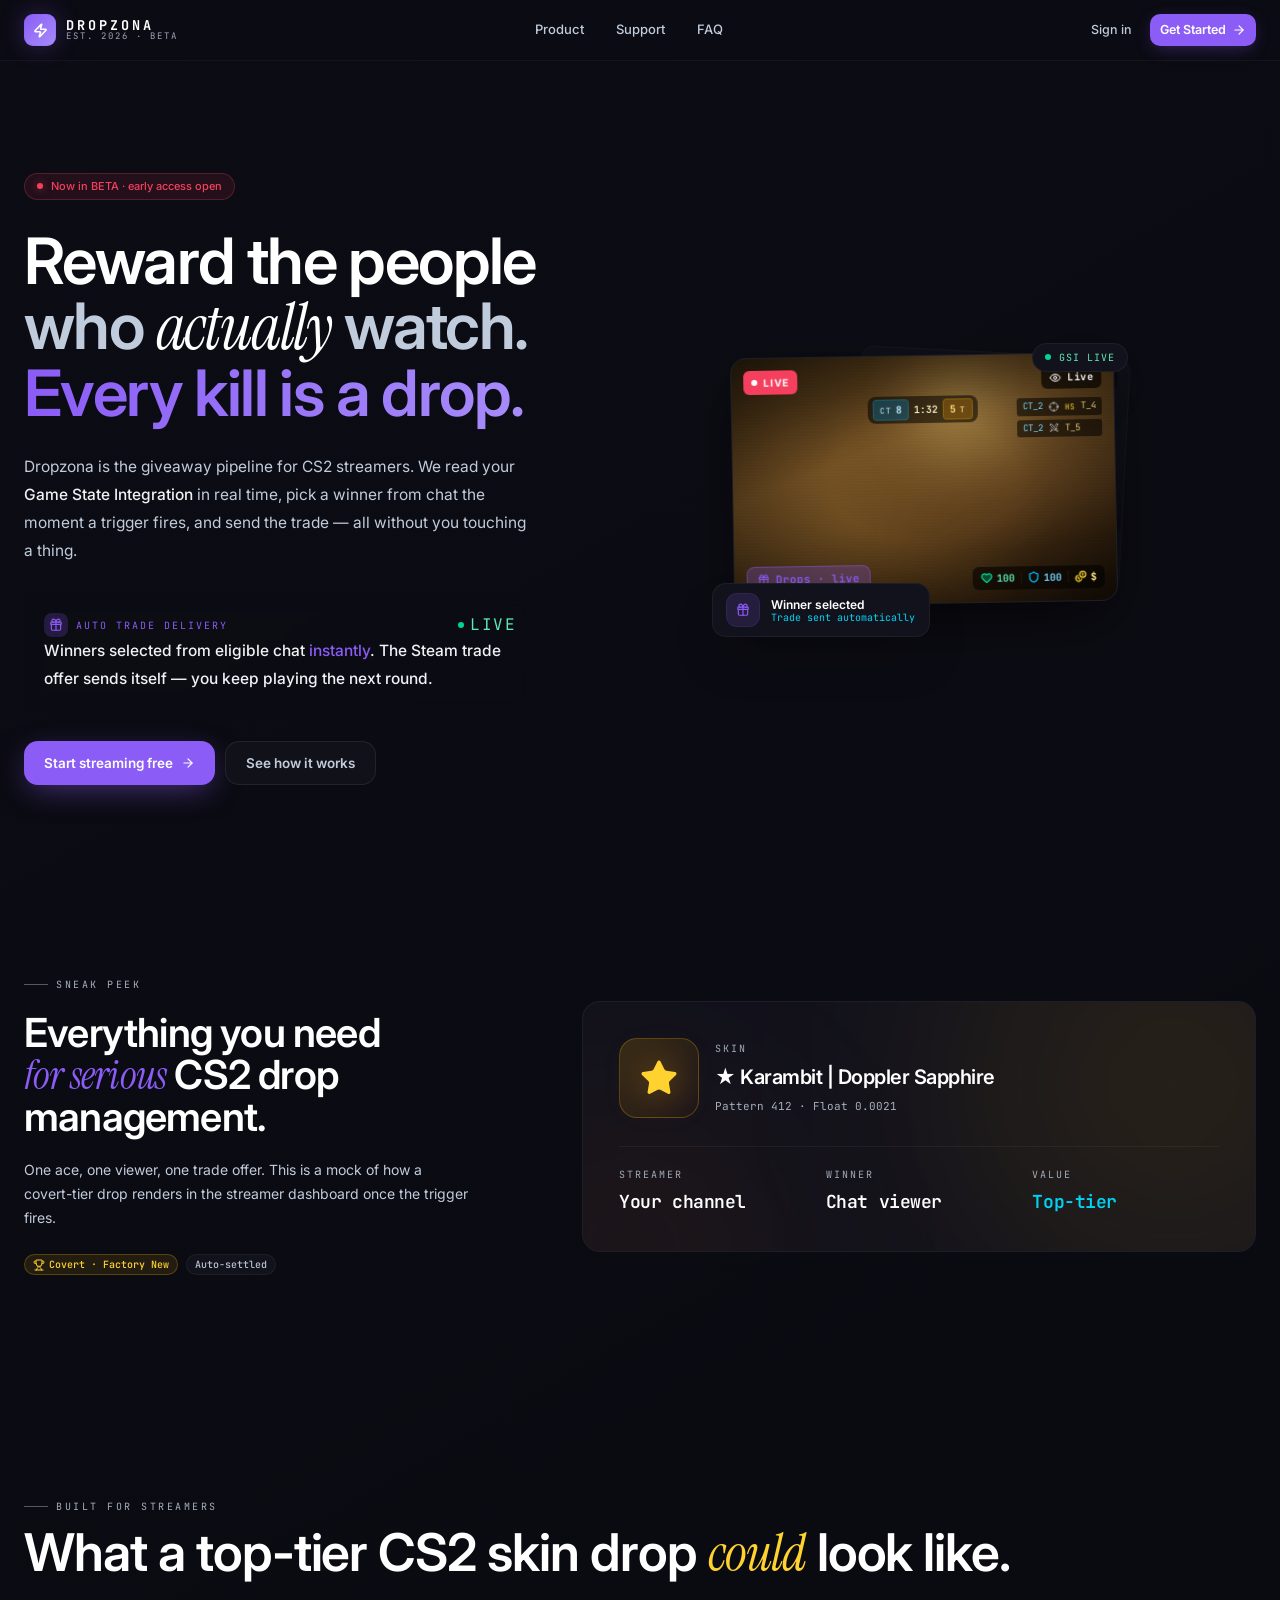
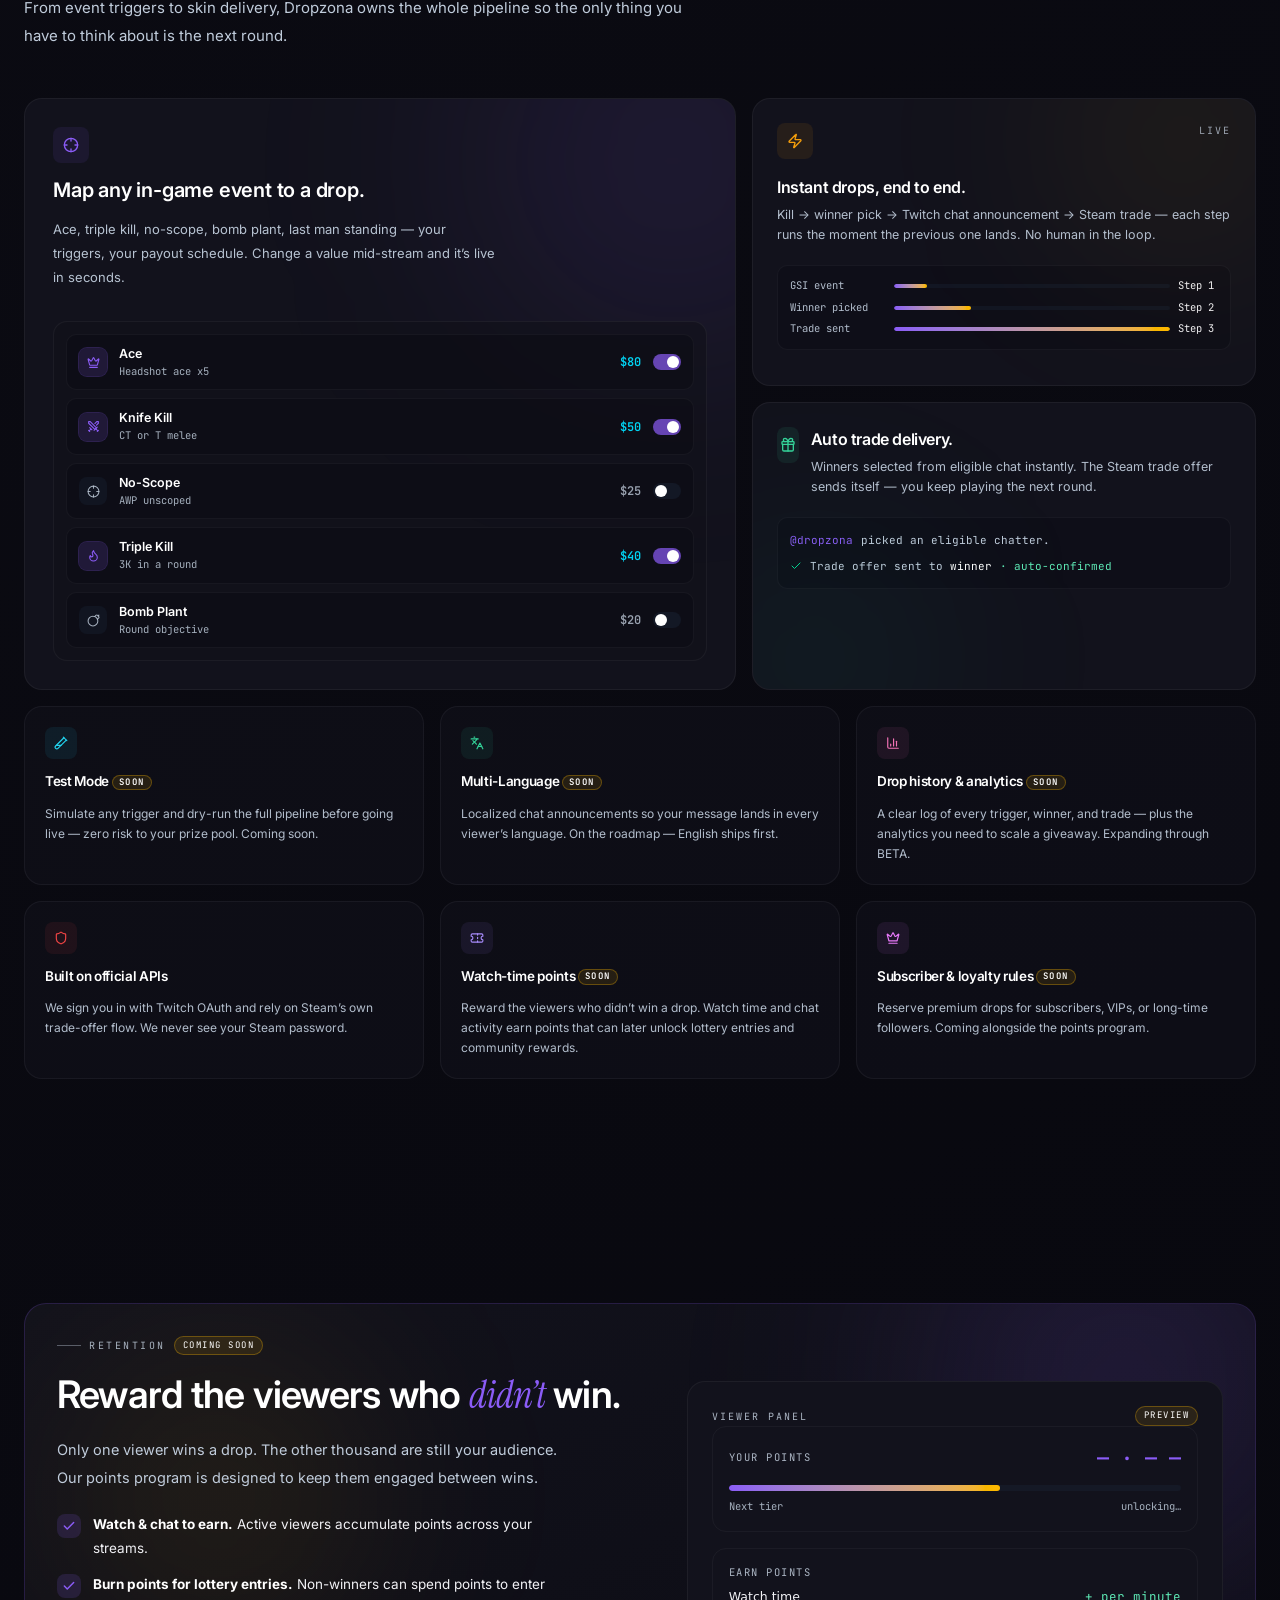
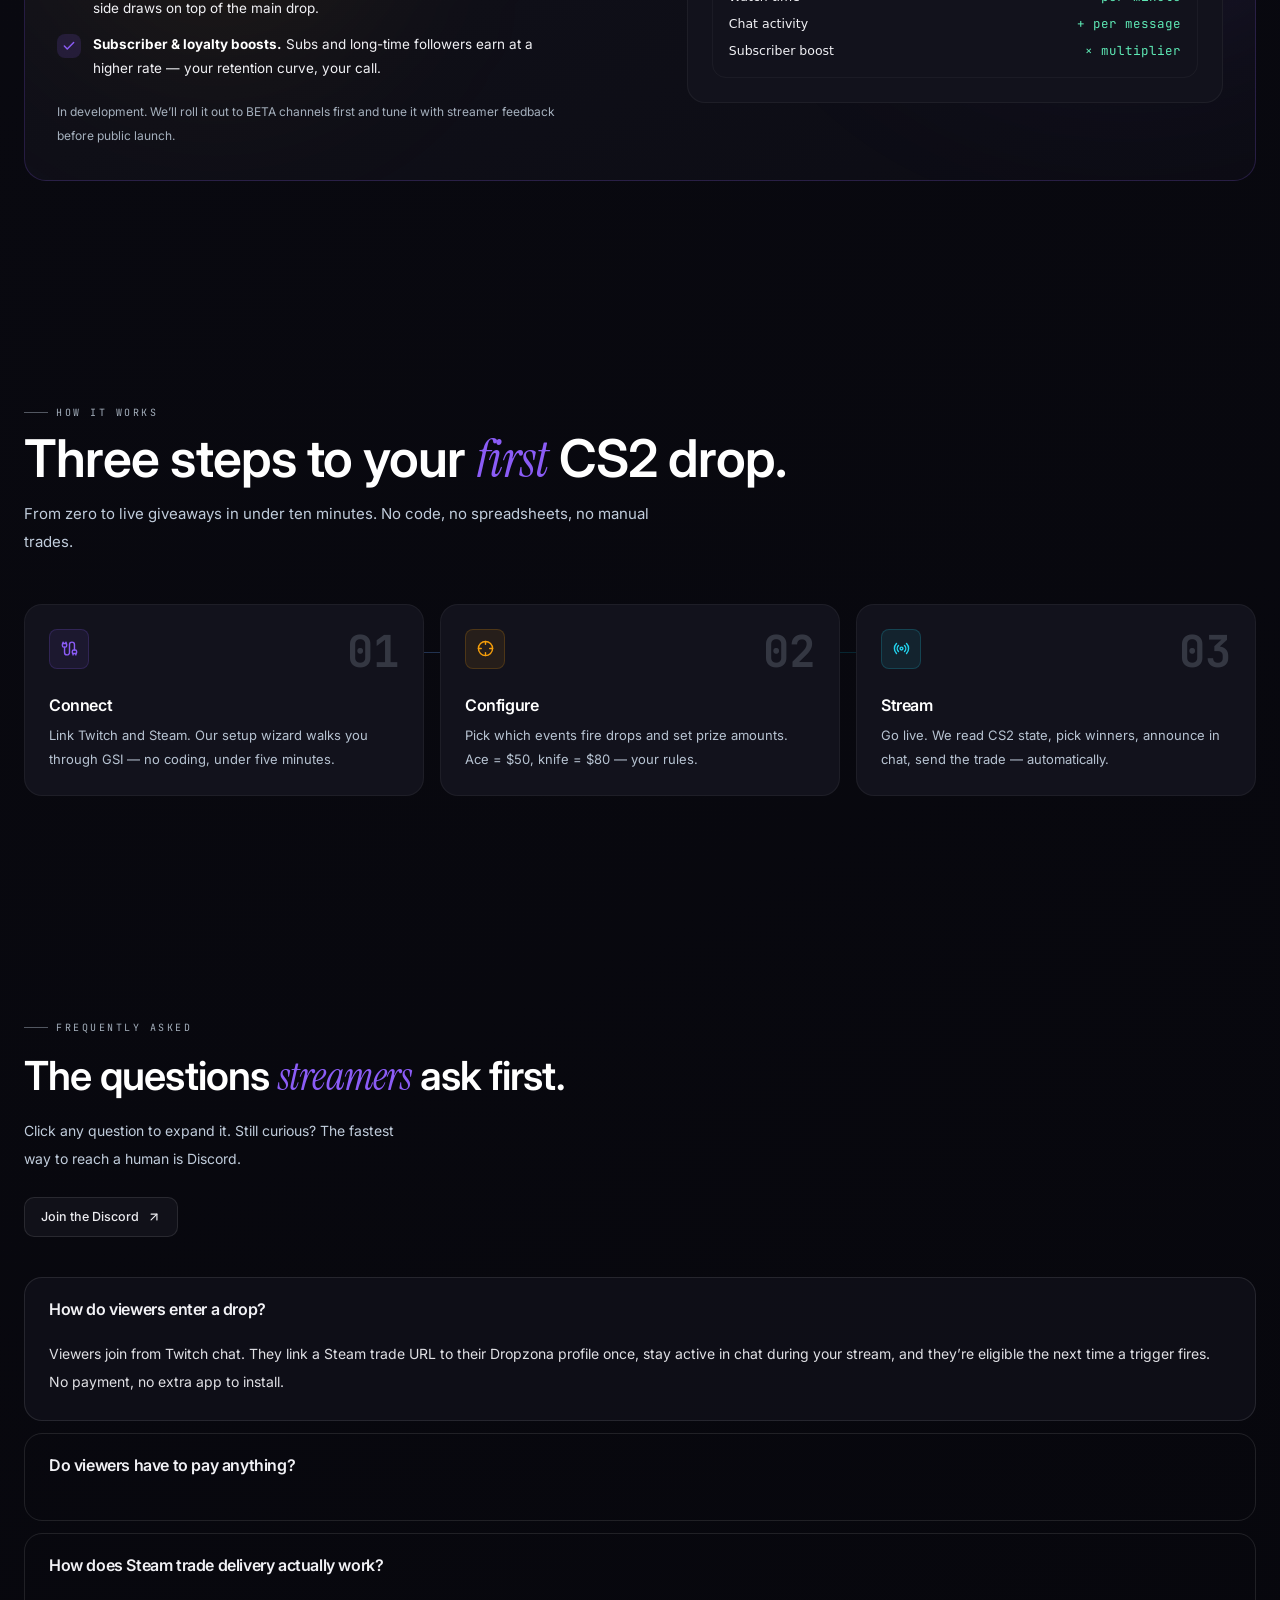
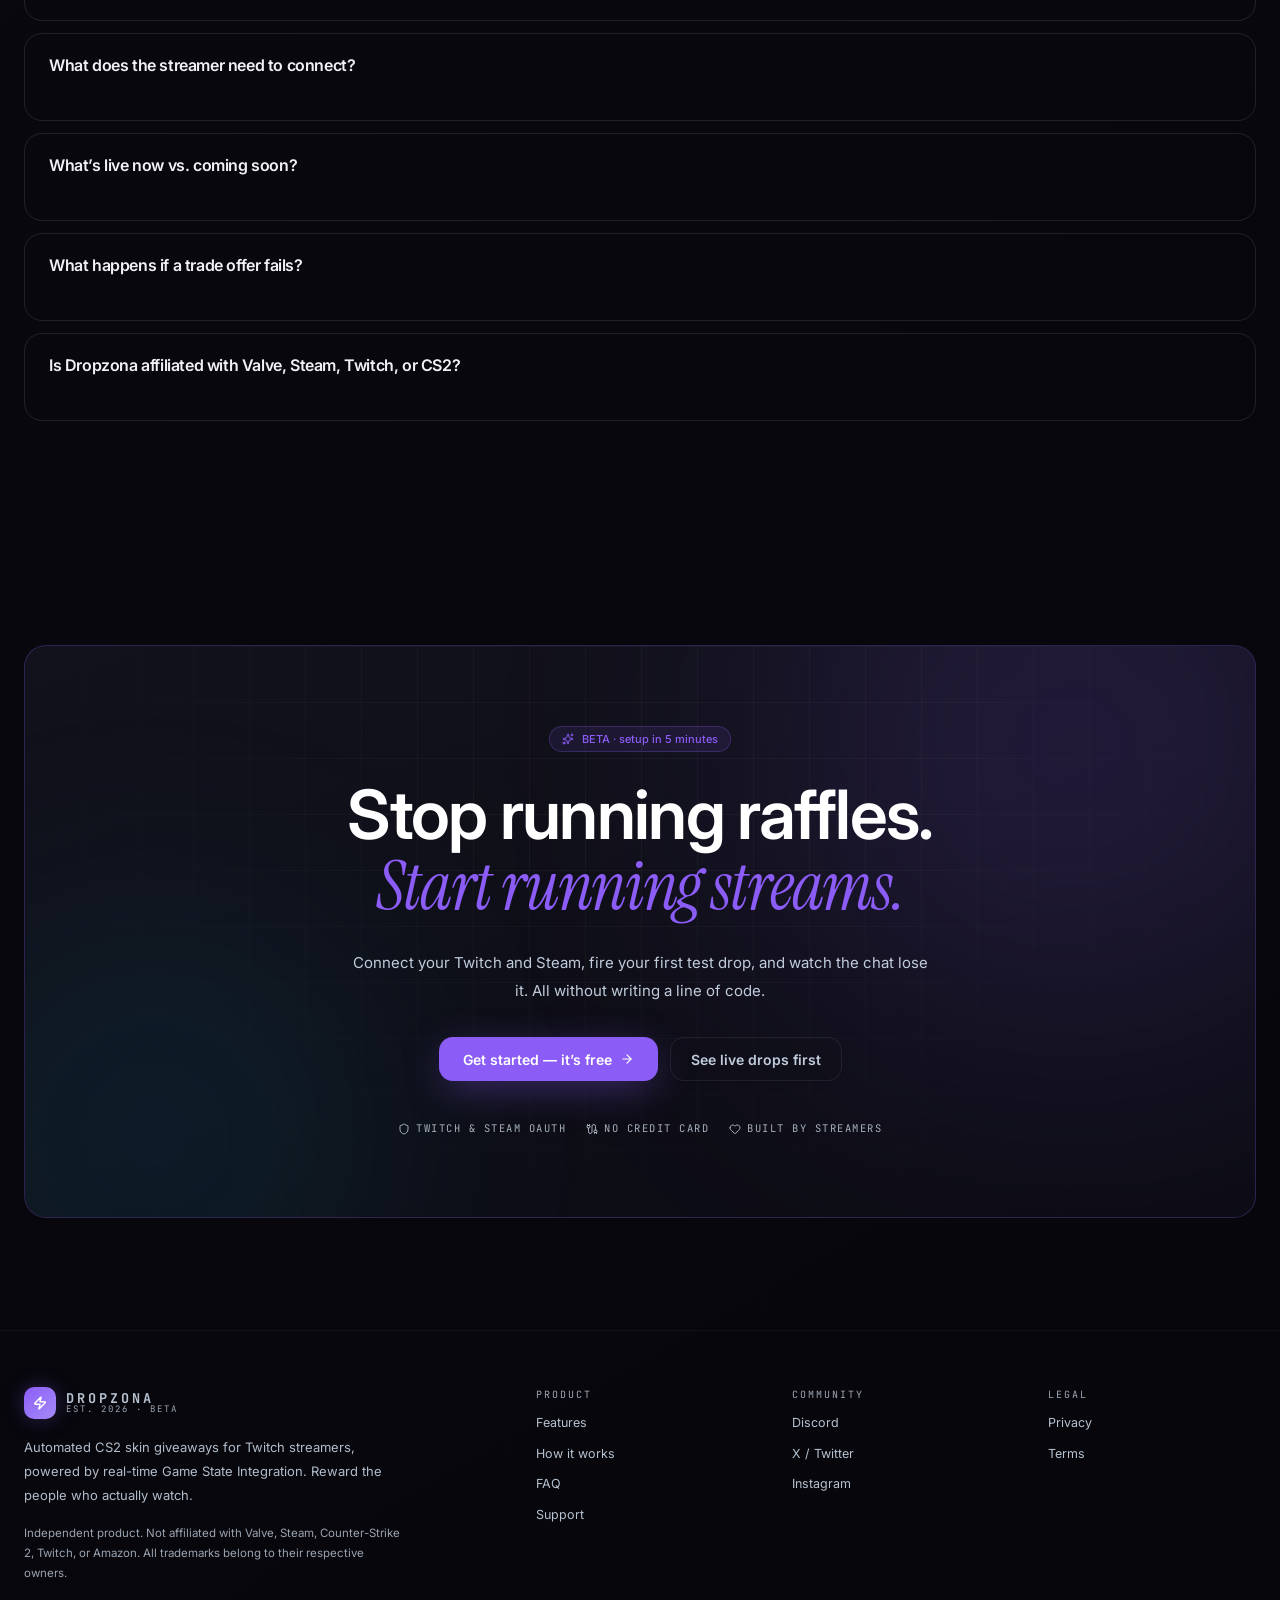
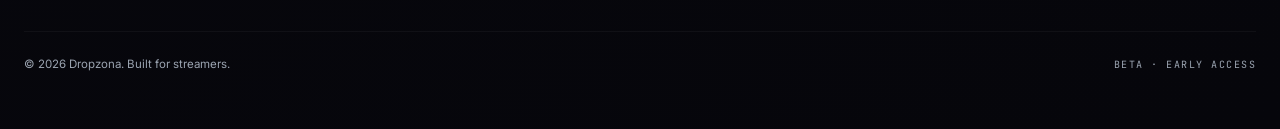
==== index.html @ 630c9505 "Initial commit — Dropzona landing bundle Public marketing surface + auth-entry + support/legal pages" ====
<!DOCTYPE html><html lang="en" class="dark"><head><meta charSet="utf-8"/><meta name="viewport" content="width=device-width, initial-scale=1"/><link rel="stylesheet" href="/_next/static/css/app/layout.css?v=1778829085752" data-precedence="next_static/css/app/layout.css"/><meta name="theme-color" media="(prefers-color-scheme: dark)" content="#0b0a12"/><meta name="theme-color" media="(prefers-color-scheme: light)" content="#ffffff"/><meta name="color-scheme" content="dark"/><meta name="next-size-adjust" content=""/><link rel="preconnect" href="https://fonts.googleapis.com"/><link rel="preconnect" href="https://fonts.gstatic.com" crossorigin=""/><link rel="dns-prefetch" href="https://gsi.dropzona.tv"/><title>Dropzona — Automated CS2 Skin Giveaways for Twitch Streamers</title><meta name="description" content="Dropzona automates CS2 giveaways for Twitch streamers. Real-time Game State Integration turns every ace, knife kill, and clutch into an instant Steam skin drop — winner picked from chat, trade sent."/><meta name="subject" content="Automated CS2 skin giveaway platform for Twitch streamers powered by Game State Integration"/><meta name="application-name" content="Dropzona"/><link rel="author" href="https://dropzona.tv"/><meta name="author" content="Dropzona"/><link rel="manifest" href="/manifest.webmanifest"/><meta name="generator" content="Next.js"/><meta name="keywords" content="CS2 giveaways, CS2 skin drops, Twitch streamer giveaways, automated Steam trade drops, Game State Integration, CS2 GSI, Counter-Strike 2 giveaway bot, Twitch giveaway tool, Twitch drops, streamer giveaway platform, CS2 skin giveaway, Dota 2 giveaway"/><meta name="referrer" content="origin-when-cross-origin"/><meta name="creator" content="Dropzona"/><meta name="publisher" content="Dropzona"/><meta name="robots" content="index, follow"/><meta name="googlebot" content="index, follow, max-video-preview:-1, max-image-preview:large, max-snippet:-1"/><meta name="category" content="technology"/><link rel="canonical" href="https://dropzona.tv/"/><link rel="alternate" hreflang="en" href="https://dropzona.tv/"/><link rel="alternate" hreflang="x-default" href="https://dropzona.tv/"/><meta name="format-detection" content="telephone=no, address=no, email=no"/><meta property="og:title" content="Dropzona — Automated CS2 Skin Giveaways for Twitch Streamers"/><meta property="og:description" content="Real-time CS2 Game State Integration → Twitch chat winner → automatic Steam trade. The giveaway pipeline for serious streamers."/><meta property="og:url" content="https://dropzona.tv/"/><meta property="og:site_name" content="Dropzona"/><meta property="og:locale" content="en_US"/><meta property="og:image:alt" content="Dropzona — CS2 giveaways for Twitch streamers, powered by Game State Integration"/><meta property="og:image:type" content="image/png"/><meta property="og:image" content="https://dropzona.tv/opengraph-image.png"/><meta property="og:image:width" content="1200"/><meta property="og:image:height" content="630"/><meta property="og:type" content="website"/><meta name="twitter:card" content="summary_large_image"/><meta name="twitter:site" content="@dropzona"/><meta name="twitter:creator" content="@dropzona"/><meta name="twitter:title" content="Dropzona — Automated CS2 Skin Giveaways for Twitch Streamers"/><meta name="twitter:description" content="Real-time CS2 Game State Integration → Twitch chat winner → automatic Steam trade. The giveaway pipeline for serious streamers."/><meta name="twitter:image:alt" content="Dropzona — CS2 giveaways for Twitch streamers, powered by Game State Integration"/><meta name="twitter:image:type" content="image/png"/><meta name="twitter:image" content="https://dropzona.tv/twitter-image.png"/><meta name="twitter:image:width" content="1200"/><meta name="twitter:image:height" content="630"/><link rel="icon" href="/favicon.ico?603d046c9a6fdfbb" type="image/x-icon" sizes="16x16"/><link rel="icon" href="/icon?e16df121da466a08" type="image/png" sizes="512x512"/><link rel="apple-touch-icon" href="/apple-icon?8e0270544a52a3fc" type="image/png" sizes="180x180"/><link rel="preconnect" href="https://fonts.googleapis.com">
<link rel="preconnect" href="https://fonts.gstatic.com" crossorigin>
<link href="https://fonts.googleapis.com/css2?family=Inter:wght@100..900&family=Instrument+Serif:ital@0;1&family=JetBrains+Mono:wght@400;500;600;700&display=swap" rel="stylesheet">
<link rel="stylesheet" href="css/landing.css"/>
<script>try{document.documentElement.dataset.loading='true'}catch(_){};</script><link rel="stylesheet" href="skeleton/skeleton.css"/><style id="dz-ui-polish">.dz-faq__panel{display:grid;grid-template-rows:0fr;transition:grid-template-rows .35s ease, opacity .25s ease;opacity:.0;}.dz-faq__panel>.dz-faq__inner{overflow:hidden;min-height:0;}.dz-faq__item.is-open .dz-faq__panel{grid-template-rows:1fr;opacity:1;}.dz-faq__item.is-open .dz-faq__chev{transform:rotate(180deg);}.dz-faq__item.is-open{background:color-mix(in oklab, var(--sidebar-accent, #15151f) 70%, transparent);}.dz-faq__q:focus-visible{outline:2px solid #8b5cf6;outline-offset:2px;border-radius:1rem;}.dz-pulse-dot{box-shadow:0 0 0 0 rgba(52,211,153,0.55);animation:dzPulse 1.8s ease-out infinite;}@keyframes dzPulse{0%{box-shadow:0 0 0 0 rgba(52,211,153,0.55)}70%{box-shadow:0 0 0 7px rgba(52,211,153,0)}100%{box-shadow:0 0 0 0 rgba(52,211,153,0)}}@media (prefers-reduced-motion:reduce){.dz-pulse-dot{animation:none}}html{scroll-behavior:smooth}html:has(.dz-faq__item:focus-within){scroll-behavior:auto}.dz-faq__item{will-change:background-color;}:root.dark, html.dark, .dark{--foreground: oklch(0.96 0.005 284);--muted-foreground: oklch(0.84 0.025 256);}.text-muted-foreground\/40{color:color-mix(in oklab, var(--muted-foreground) 78%, transparent)!important;}.text-muted-foreground\/45{color:color-mix(in oklab, var(--muted-foreground) 80%, transparent)!important;}.text-muted-foreground\/50{color:color-mix(in oklab, var(--muted-foreground) 82%, transparent)!important;}.text-muted-foreground\/55{color:color-mix(in oklab, var(--muted-foreground) 85%, transparent)!important;}.text-muted-foreground\/60{color:color-mix(in oklab, var(--muted-foreground) 88%, transparent)!important;}.text-muted-foreground\/65{color:color-mix(in oklab, var(--muted-foreground) 92%, transparent)!important;}.text-muted-foreground\/70{color:color-mix(in oklab, var(--muted-foreground) 95%, transparent)!important;}.text-muted-foreground\/75{color:var(--muted-foreground)!important;}.text-muted-foreground\/80{color:var(--muted-foreground)!important;}.text-muted-foreground\/85{color:var(--muted-foreground)!important;}.text-foreground\/75{color:color-mix(in oklab, var(--foreground) 92%, transparent)!important;}.text-foreground\/85{color:color-mix(in oklab, var(--foreground) 98%, transparent)!important;}.text-foreground\/90,.text-foreground\/95{color:var(--foreground)!important;}.dz-faq__panel p{color:color-mix(in oklab, var(--foreground) 92%, transparent)!important;}footer p, footer span{color:color-mix(in oklab, var(--muted-foreground) 95%, transparent);}@media (prefers-reduced-motion:reduce){.dz-faq__panel,.dz-faq__chev{transition:none}}</style></head><body class="__variable_f367f3 __variable_3c557b __variable_1f5468 antialiased"><a href="#main-content" id="skip-link" style="position:absolute;left:-9999px;top:auto;width:1px;height:1px;overflow:hidden;z-index:100;background:#7c3aed;color:#fff;padding:8px 14px;border-radius:8px;font:600 13px/1.2 system-ui,sans-serif" onfocus="this.style.left='16px';this.style.top='16px';this.style.width='auto';this.style.height='auto'" onblur="this.style.left='-9999px'">Skip to main content</a><div hidden=""><!--$--><!--/$--></div><script id="ld-organization" type="application/ld+json">{"@context":"https://schema.org","@type":"Organization","@id":"https://dropzona.tv/#organization","name":"Dropzona","legalName":"Dropzona, Inc.","url":"https://dropzona.tv/","logo":{"@type":"ImageObject","url":"https://dropzona.tv/icon","width":512,"height":512},"image":"https://dropzona.tv/opengraph-image.png","description":"Dropzona is the automated CS2 giveaway platform for Twitch streamers. Real-time Game State Integration turns every ace, knife kill, and clutch into an instant Steam skin drop.","foundingDate":"2026","sameAs":["https://x.com/dropzona","https://instagram.com/dropzona","https://discord.gg/dropzona"],"contactPoint":[{"@type":"ContactPoint","contactType":"customer support","url":"https://dropzona.tv/support.html","availableLanguage":["English"]}]}</script><script id="ld-website" type="application/ld+json">{"@context":"https://schema.org","@type":"WebSite","@id":"https://dropzona.tv/#website","name":"Dropzona","alternateName":"Dropzona — CS2 Giveaway Platform","url":"https://dropzona.tv/","description":"Automated CS2 skin giveaways for Twitch streamers, powered by real-time Game State Integration.","publisher":{"@id":"https://dropzona.tv/#organization"},"inLanguage":"en-US"}</script><div class="from-background to-background-darken relative min-h-screen w-full overflow-x-hidden bg-linear-150 text-white"><script id="ld-software" type="application/ld+json">{"@context":"https://schema.org","@type":"SoftwareApplication","@id":"https://dropzona.tv/#software","name":"Dropzona","applicationCategory":"GameApplication","applicationSubCategory":"Streaming Tools","operatingSystem":"Web","url":"https://dropzona.tv/","image":"https://dropzona.tv/opengraph-image.png","description":"Automated CS2 giveaway platform for Twitch streamers. Real-time Game State Integration turns in-game triggers into Steam skin drops, with winners picked from Twitch chat and trade offers sent automatically.","featureList":["Real-time CS2 Game State Integration (GSI)","Map any in-game event (ace, knife kill, bomb plant) to a drop","Automatic winner selection from Twitch chat","Hands-free Steam trade offer delivery from the streamer's inventory"],"offers":{"@type":"Offer","price":"0","priceCurrency":"USD","availability":"https://schema.org/InStock","url":"https://dropzona.tv/signup.html"},"publisher":{"@id":"https://dropzona.tv/#organization"}}</script><script id="ld-webpage" type="application/ld+json">{"@context":"https://schema.org","@type":"WebPage","@id":"https://dropzona.tv/#webpage","url":"https://dropzona.tv/","name":"Dropzona — Automated CS2 Skin Giveaways for Twitch Streamers","description":"Dropzona automates CS2 giveaways for Twitch streamers. Real-time Game State Integration turns every ace, knife kill, and clutch into an instant Steam skin drop.","isPartOf":{"@id":"https://dropzona.tv/#website"},"about":{"@id":"https://dropzona.tv/#software"},"primaryImageOfPage":"https://dropzona.tv/opengraph-image.png","inLanguage":"en-US","breadcrumb":{"@id":"https://dropzona.tv/#breadcrumb"}}</script><script id="ld-breadcrumb" type="application/ld+json">{"@context":"https://schema.org","@type":"BreadcrumbList","@id":"https://dropzona.tv/#breadcrumb","itemListElement":[{"@type":"ListItem","position":1,"name":"Home","item":"https://dropzona.tv/"}]}</script><script id="ld-howto" type="application/ld+json">{"@context":"https://schema.org","@type":"HowTo","name":"How to set up an automated CS2 skin drop on Twitch with Dropzona","description":"Three steps to running automated CS2 skin giveaways for your Twitch chat. Connect Twitch and Steam, configure your triggers and prize amounts, then go live — Dropzona reads CS2 Game State Integration, picks an eligible chat winner, and sends the Steam trade offer automatically.","totalTime":"PT10M","supply":[{"@type":"HowToSupply","name":"Twitch account"},{"@type":"HowToSupply","name":"Steam account with the trade inventory you want to give away"},{"@type":"HowToSupply","name":"Counter-Strike 2 with Game State Integration enabled"}],"step":[{"@type":"HowToStep","position":1,"name":"Connect","url":"https://dropzona.tv/#how","itemListElement":[{"@type":"HowToDirection","text":"Link your Twitch and Steam accounts in the Dropzona dashboard. The setup wizard generates a small CS2 Game State Integration config you drop into your cfg folder."}]},{"@type":"HowToStep","position":2,"name":"Configure","url":"https://dropzona.tv/#how","itemListElement":[{"@type":"HowToDirection","text":"Pick which in-game events fire a drop (ace, knife kill, triple kill, bomb plant, last man standing) and set the prize amount for each trigger. Change values mid-stream and they go live in seconds."}]},{"@type":"HowToStep","position":3,"name":"Stream","url":"https://dropzona.tv/#how","itemListElement":[{"@type":"HowToDirection","text":"Go live on Twitch. When a configured trigger fires, Dropzona picks an eligible viewer from chat, announces them, and sends the Steam trade offer automatically — no manual draw, no spreadsheets."}]}]}</script><script id="ld-speakable" type="application/ld+json">{"@context":"https://schema.org","@type":"WebPage","@id":"https://dropzona.tv/#webpage-speakable","url":"https://dropzona.tv/","speakable":{"@type":"SpeakableSpecification","cssSelector":["#what-is-dropzona","#hero-heading"]}}</script><script id="ld-faq" type="application/ld+json">{"@context":"https://schema.org","@type":"FAQPage","mainEntity":[{"@type":"Question","name":"How do viewers enter a drop?","acceptedAnswer":{"@type":"Answer","text":"Viewers join from Twitch chat. They link a Steam trade URL to their Dropzona profile once, stay active in chat during your stream, and they're eligible the next time a trigger fires. No payment, no extra app to install."}},{"@type":"Question","name":"Do viewers have to pay anything?","acceptedAnswer":{"@type":"Answer","text":"No. Drops are free to enter. There are no tokens, credits, entry fees, or paywalls — the prize comes straight from the streamer's own Steam inventory."}},{"@type":"Question","name":"How does Steam trade delivery work?","acceptedAnswer":{"@type":"Answer","text":"You connect your Steam account once and link the inventory you want to draw prizes from. When a trigger fires and a winner is picked, Dropzona builds a Steam trade offer to that winner using Steam's official trade flow."}},{"@type":"Question","name":"What does the streamer need to connect?","acceptedAnswer":{"@type":"Answer","text":"A Twitch account, a Steam account with the trade inventory you want to use, and CS2 Game State Integration enabled via a small config file in your CS2 cfg folder. The in-app wizard walks through each step."}},{"@type":"Question","name":"What is live now vs coming soon?","acceptedAnswer":{"@type":"Answer","text":"Live now: CS2 GSI event triggers, winner selection from eligible chat, and automatic Steam trade-offer delivery. Coming soon: Test Mode, multi-language announcements, drop-history analytics, the watch-time points program, and subscriber/loyalty rules."}},{"@type":"Question","name":"What happens if a trade offer fails?","acceptedAnswer":{"@type":"Answer","text":"Trade offers can fail for reasons outside our control, such as a missing trade URL or full winner inventory. Dropzona surfaces the failure in your dashboard so you can resend, re-roll the winner, or return the skin to your inventory."}},{"@type":"Question","name":"Is Dropzona affiliated with Valve, Steam, Twitch, or CS2?","acceptedAnswer":{"@type":"Answer","text":"No. Dropzona is an independent product and is not affiliated with, endorsed by, or sponsored by Valve Corporation, Steam, Counter-Strike 2, Twitch, or Amazon. All trademarks belong to their respective owners."}}]}</script><header role="banner"><nav aria-label="Primary" class="bg-background/70 sticky top-0 z-50 border-b border-border/40 backdrop-blur-2xl"><div class="mx-auto flex max-w-7xl items-center justify-between px-4 py-3.5 sm:px-6"><a class="group flex items-center gap-2.5" href="/" aria-label="Dropzona — home" rel="home"><div class="from-primary shadow-primary/30 relative flex size-8 items-center justify-center rounded-[9px] bg-linear-[135deg] to-[#a78bfa] shadow-[0_0_24px]"><svg xmlns="http://www.w3.org/2000/svg" width="15" height="15" viewBox="0 0 24 24" fill="none" stroke="currentColor" stroke-width="2.5" stroke-linecap="round" stroke-linejoin="round" class="lucide lucide-zap stroke-white" aria-hidden="true"><path d="M4 14a1 1 0 0 1-.78-1.63l9.9-10.2a.5.5 0 0 1 .86.46l-1.92 6.02A1 1 0 0 0 13 10h7a1 1 0 0 1 .78 1.63l-9.9 10.2a.5.5 0 0 1-.86-.46l1.92-6.02A1 1 0 0 0 11 14z"></path></svg><span class="ring-primary/30 absolute inset-0 rounded-[9px] ring-1 ring-inset"></span></div><div class="flex flex-col font-mono leading-none"><span class="text-[13.5px] font-bold tracking-[3px] text-white uppercase">Dropzona</span><span class="text-muted-foreground/45 text-[9px] tracking-[2px]">EST. 2026 · BETA</span></div></a><div class="hidden items-center gap-8 md:flex"><a href="#features" class="text-muted-foreground/75 hover:text-foreground/95 relative font-sans text-[13px] font-medium transition-colors">Product</a><a class="text-muted-foreground/75 hover:text-foreground/95 relative font-sans text-[13px] font-medium transition-colors" href="support.html">Support</a><a href="#faq" class="text-muted-foreground/75 hover:text-foreground/95 relative font-sans text-[13px] font-medium transition-colors">FAQ</a></div><div class="flex items-center gap-1.5"><a href="login.html"><button data-slot="button" data-variant="ghost" data-size="sm" class="items-center justify-center whitespace-nowrap font-medium transition-all disabled:pointer-events-none disabled:opacity-50 [&amp;_svg]:pointer-events-none [&amp;_svg:not([class*=&#x27;size-&#x27;])]:size-4 shrink-0 [&amp;_svg]:shrink-0 outline-none focus-visible:border-ring focus-visible:ring-ring/50 focus-visible:ring-[3px] aria-invalid:ring-destructive/20 dark:aria-invalid:ring-destructive/40 aria-invalid:border-destructive dark:hover:bg-accent/50 h-8 rounded-md gap-1.5 px-3 has-[&gt;svg]:px-2.5 text-muted-foreground/80 hover:bg-foreground hidden cursor-pointer font-sans text-[12.5px] hover:text-white md:flex">Sign in</button></a><a href="signup.html"><button data-slot="button" data-variant="default" data-size="sm" class="inline-flex items-center justify-center whitespace-nowrap transition-all disabled:pointer-events-none disabled:opacity-50 [&amp;_svg]:pointer-events-none [&amp;_svg:not([class*=&#x27;size-&#x27;])]:size-4 shrink-0 [&amp;_svg]:shrink-0 outline-none focus-visible:border-ring focus-visible:ring-ring/50 focus-visible:ring-[3px] aria-invalid:ring-destructive/20 dark:aria-invalid:ring-destructive/40 aria-invalid:border-destructive bg-primary text-primary-foreground hover:bg-primary/90 h-8 gap-1.5 px-3 has-[&gt;svg]:px-2.5 cursor-pointer rounded-lg font-sans text-[12.5px] font-semibold shadow-[0_4px_18px_-4px] shadow-primary/40">Get Started <svg xmlns="http://www.w3.org/2000/svg" width="24" height="24" viewBox="0 0 24 24" fill="none" stroke="currentColor" stroke-width="2" stroke-linecap="round" stroke-linejoin="round" class="lucide lucide-arrow-right size-3.5" aria-hidden="true"><path d="M5 12h14"></path><path d="m12 5 7 7-7 7"></path></svg></button></a></div></div></nav></header><div id="homepage-skeleton" role="status" aria-busy="true" aria-live="polite" aria-label="Loading homepage"></div><main id="main-content"><section id="hero" aria-labelledby="hero-heading" class="relative overflow-hidden"><div class="bg-primary/8 pointer-events-none absolute -top-40 left-[10%] -z-10 size-[600px] rounded-full blur-[140px]"></div><div class="pointer-events-none absolute top-10 right-[10%] -z-10 size-[320px] rounded-full bg-cyan-500/5 blur-[110px]"></div><div class="pointer-events-none absolute inset-x-0 top-0 -z-10 h-[600px] opacity-[0.07]" style="background-image:linear-gradient(to right, rgba(255,255,255,0.6) 1px, transparent 1px), linear-gradient(to bottom, rgba(255,255,255,0.6) 1px, transparent 1px);background-size:56px 56px;mask-image:radial-gradient(ellipse at 50% 0%, black 30%, transparent 70%)"></div><div class="mx-auto flex max-w-7xl flex-col items-center gap-14 px-4 pt-20 pb-16 sm:px-6 xl:flex-row xl:items-center xl:gap-14 xl:pt-28 xl:pb-20"><div class="flex max-w-2xl flex-col gap-7 xl:max-w-xl" ><span data-slot="badge" data-variant="default" class="justify-center whitespace-nowrap shrink-0 [&amp;&gt;svg]:size-3 [&amp;&gt;svg]:pointer-events-none focus-visible:border-ring focus-visible:ring-ring/50 focus-visible:ring-[3px] aria-invalid:ring-destructive/20 dark:aria-invalid:ring-destructive/40 aria-invalid:border-destructive transition-[color,box-shadow] overflow-hidden [a&amp;]:hover:bg-primary/90 border-destructive/25 bg-destructive/10 text-destructive flex w-fit items-center gap-2 rounded-full border px-3 py-1 font-sans text-[11px] font-medium tabular-nums"><span class="bg-destructive shadow-destructive/50 inline-block size-1.5 rounded-full shadow-[0_0_8px]"></span>Now in BETA · early access open</span><h1 id="hero-heading" class="font-sans text-[40px] leading-[1.02] font-semibold tracking-[-0.025em] text-white sm:text-[52px] lg:text-[64px]">Reward the people<br/><span class="text-muted-foreground/85">who </span><span class="font-serif italic font-normal text-white">actually</span><span class="text-muted-foreground/85"> watch.</span><br/><span class="from-primary bg-linear-to-r to-[#a78bfa] bg-clip-text text-transparent">Every kill is a drop.</span></h1><p class="text-muted-foreground/80 max-w-lg font-sans text-[15.5px] leading-7">Dropzona is the giveaway pipeline for CS2 streamers. We read your<!-- --> <span class="text-foreground/95 font-medium">Game State Integration</span> in real time, pick a winner from chat the moment a trigger fires, and send the trade — all without you touching a thing.</p><div class="dz-hero-callout relative max-w-lg rounded-2xl p-[1px] shadow-[0_8px_40px_-12px] shadow-primary/40"><div class="absolute inset-0 -z-10 rounded-2xl bg-gradient-to-br from-primary/40 via-primary/15 to-cyan-400/20 opacity-90"></div><div class="relative bg-sidebar-accent/85 backdrop-blur-sm rounded-[15px] p-5"><div class="flex items-center gap-2 mb-2.5"><span class="bg-primary/20 text-primary inline-flex items-center justify-center rounded-md size-6"><svg xmlns="http://www.w3.org/2000/svg" width="14" height="14" viewBox="0 0 24 24" fill="none" stroke="currentColor" stroke-width="2" stroke-linecap="round" stroke-linejoin="round" aria-hidden="true"><path d="M12 7v14"/><path d="M20 11v8a2 2 0 0 1-2 2H6a2 2 0 0 1-2-2v-8"/><path d="M7.5 7a1 1 0 0 1 0-5A4.8 8 0 0 1 12 7a4.8 8 0 0 1 4.5-5 1 1 0 0 1 0 5"/><rect x="3" y="7" width="18" height="4" rx="1"/></svg></span><span class="text-primary font-mono text-[10px] tracking-[2px] uppercase">Auto trade delivery</span><span class="ml-auto inline-flex items-center gap-1.5 text-emerald-300 font-mono text-[9.5px] tracking-[1.5px] uppercase"><span class="dz-pulse-dot size-1.5 rounded-full bg-emerald-400"></span>Live</span></div><p class="text-foreground/95 font-sans text-[15.5px] leading-7 font-medium m-0">Winners selected from eligible chat <span class="text-primary">instantly</span>. The Steam trade offer sends itself — you keep playing the next round.</p></div></div><div class="flex flex-wrap gap-2.5"><a href="signup.html"><button data-slot="button" data-variant="default" data-size="lg" class="inline-flex items-center justify-center gap-2 whitespace-nowrap transition-all disabled:pointer-events-none disabled:opacity-50 [&amp;_svg]:pointer-events-none [&amp;_svg:not([class*=&#x27;size-&#x27;])]:size-4 shrink-0 [&amp;_svg]:shrink-0 outline-none focus-visible:border-ring focus-visible:ring-ring/50 focus-visible:ring-[3px] aria-invalid:ring-destructive/20 dark:aria-invalid:ring-destructive/40 aria-invalid:border-destructive bg-primary text-primary-foreground hover:bg-primary/90 h-10 px-6 has-[&gt;svg]:px-4 h-11! cursor-pointer rounded-xl px-5! font-sans text-[13.5px] font-semibold shadow-[0_8px_30px_-6px] shadow-primary/50">Start streaming free <svg xmlns="http://www.w3.org/2000/svg" width="24" height="24" viewBox="0 0 24 24" fill="none" stroke="currentColor" stroke-width="2" stroke-linecap="round" stroke-linejoin="round" class="lucide lucide-arrow-right size-3.5" aria-hidden="true"><path d="M5 12h14"></path><path d="m12 5 7 7-7 7"></path></svg></button></a><a href="#how"><button data-slot="button" data-variant="outline" data-size="lg" class="inline-flex items-center justify-center gap-2 whitespace-nowrap transition-all disabled:pointer-events-none disabled:opacity-50 [&amp;_svg]:pointer-events-none [&amp;_svg:not([class*=&#x27;size-&#x27;])]:size-4 shrink-0 [&amp;_svg]:shrink-0 outline-none focus-visible:border-ring focus-visible:ring-ring/50 focus-visible:ring-[3px] aria-invalid:ring-destructive/20 dark:aria-invalid:ring-destructive/40 aria-invalid:border-destructive border bg-background shadow-xs hover:bg-accent hover:text-accent-foreground dark:bg-input/30 dark:border-input dark:hover:bg-input/50 h-10 px-6 has-[&gt;svg]:px-4 border-input/50! hover:border-input hover:bg-foreground! text-muted-foreground/80 bg-card! h-11! cursor-pointer rounded-xl px-5! font-sans text-[13.5px] font-semibold">See how it works</button></a></div></div><div class="relative flex flex-1 items-center justify-center" ><div class="relative w-full max-w-sm"><div class="bg-primary/25 absolute inset-0 -z-10 rounded-3xl blur-[100px]"></div><div class="absolute -top-4 -right-6 rotate-3 scale-90 opacity-50 blur-[0.5px]"><div data-slot="card" class="text-card-foreground flex flex-col border border-border/50 bg-sidebar-accent w-fit min-w-75 cursor-pointer gap-0 rounded-[16px] p-0 shadow-[0_0_0_0] shadow-black/15 transition-all duration-300 ease-in-out aspect-241/156 pointer-events-none"><div data-slot="card-header" class="@container/card-header auto-rows-min grid-rows-[auto_auto] items-start gap-2 has-data-[slot=card-action]:grid-cols-[1fr_auto] [.border-b]:pb-6 relative block h-full min-h-42.5 p-0"><div class="absolute z-10 size-full"><span data-slot="badge" data-variant="default" class="inline-flex justify-center border border-transparent px-2 py-0.5 font-medium w-fit whitespace-nowrap shrink-0 [&amp;&gt;svg]:size-3 [&amp;&gt;svg]:pointer-events-none focus-visible:border-ring focus-visible:ring-ring/50 focus-visible:ring-[3px] aria-invalid:ring-destructive/20 dark:aria-invalid:ring-destructive/40 aria-invalid:border-destructive transition-[color,box-shadow] overflow-hidden text-primary-foreground [a&amp;]:hover:bg-primary/90 bg-destructive absolute top-3 left-3 items-center gap-2 rounded-sm text-[10px]"><div class="size-1.25 animate-pulse rounded-full bg-white"></div><b class="mt-[0.5px] font-sans tracking-[1px] text-white uppercase">Live</b></span><span data-slot="badge" data-variant="default" class="inline-flex justify-center border border-transparent px-2 py-0.5 font-medium w-fit whitespace-nowrap shrink-0 [&amp;&gt;svg]:size-3 [&amp;&gt;svg]:pointer-events-none focus-visible:border-ring focus-visible:ring-ring/50 focus-visible:ring-[3px] aria-invalid:ring-destructive/20 dark:aria-invalid:ring-destructive/40 aria-invalid:border-destructive transition-[color,box-shadow] overflow-hidden text-primary-foreground [a&amp;]:hover:bg-primary/90 absolute top-3 right-3 items-center gap-2 rounded-sm bg-black/60 text-[10px] backdrop-blur-sm"><svg xmlns="http://www.w3.org/2000/svg" width="24" height="24" viewBox="0 0 24 24" fill="none" stroke="currentColor" stroke-width="2" stroke-linecap="round" stroke-linejoin="round" class="lucide lucide-eye min-h-3.5 min-w-3.5" aria-hidden="true"><path d="M2.062 12.348a1 1 0 0 1 0-.696 10.75 10.75 0 0 1 19.876 0 1 1 0 0 1 0 .696 10.75 10.75 0 0 1-19.876 0"></path><circle cx="12" cy="12" r="3"></circle></svg><b class="font-mono tracking-[1px] text-white uppercase">Live</b></span><span data-slot="badge" data-variant="default" class="inline-flex justify-center border font-medium w-fit whitespace-nowrap shrink-0 [&amp;&gt;svg]:size-3 [&amp;&gt;svg]:pointer-events-none focus-visible:border-ring focus-visible:ring-ring/50 focus-visible:ring-[3px] aria-invalid:ring-destructive/20 dark:aria-invalid:ring-destructive/40 aria-invalid:border-destructive transition-[color,box-shadow] overflow-hidden [a&amp;]:hover:bg-primary/90 bg-primary/20 text-primary border-primary/30 absolute bottom-3 left-3 h-6.5 items-center gap-2 rounded-[8px] px-3 py-0 text-[11px] backdrop-blur-sm"><svg xmlns="http://www.w3.org/2000/svg" width="24" height="24" viewBox="0 0 24 24" fill="none" stroke="currentColor" stroke-width="2" stroke-linecap="round" stroke-linejoin="round" class="lucide lucide-gift min-h-3.5 min-w-3.5" aria-hidden="true"><path d="M12 7v14"></path><path d="M20 11v8a2 2 0 0 1-2 2H6a2 2 0 0 1-2-2v-8"></path><path d="M7.5 7a1 1 0 0 1 0-5A4.8 8 0 0 1 12 7a4.8 8 0 0 1 4.5-5 1 1 0 0 1 0 5"></path><rect x="3" y="7" width="18" height="4" rx="1"></rect></svg><b class="font-mono">Drops live</b></span></div><div class="text-primary pointer-events-none relative flex size-full items-center justify-center"><svg xmlns="http://www.w3.org/2000/svg" width="80" height="80" viewBox="0 0 24 24" fill="none" stroke="currentColor" stroke-width="2" stroke-linecap="round" stroke-linejoin="round" class="lucide lucide-gamepad2 lucide-gamepad-2 stroke-1 opacity-7" aria-hidden="true"><line x1="6" x2="10" y1="11" y2="11"></line><line x1="8" x2="8" y1="9" y2="13"></line><line x1="15" x2="15.01" y1="12" y2="12"></line><line x1="18" x2="18.01" y1="10" y2="10"></line><path d="M17.32 5H6.68a4 4 0 0 0-3.978 3.59c-.006.052-.01.101-.017.152C2.604 9.416 2 14.456 2 16a3 3 0 0 0 3 3c1 0 1.5-.5 2-1l1.414-1.414A2 2 0 0 1 9.828 16h4.344a2 2 0 0 1 1.414.586L17 18c.5.5 1 1 2 1a3 3 0 0 0 3-3c0-1.545-.604-6.584-.685-7.258-.007-.05-.011-.1-.017-.151A4 4 0 0 0 17.32 5z"></path></svg><div class="absolute bottom-0 left-0 size-full bg-linear-to-t from-black/40 via-transparent via-45% to-transparent"></div></div></div><div data-slot="card-footer" class="flex [.border-t]:pt-6 h-fit flex-row items-center gap-3 px-4 py-3.5"><div class="border-primary/15 bg-primary/15 text-primary flex size-9 items-center justify-center rounded-lg border text-[13px]"><span class="mt-px font-mono font-semibold uppercase">No</span></div><div class="flex w-fit flex-col gap-0.5 font-sans"><p class="text-[13px] leading-3.5 font-semibold text-white m-0">Your stream</p><p class="text-muted-foreground/50 text-[11px] leading-3 font-normal capitalize m-0">CS2 · Premier · Inferno</p></div><div class="ml-auto flex gap-1"><div class="border-border/80 bg-foreground flex size-7 items-center justify-center rounded-sm border"><svg xmlns="http://www.w3.org/2000/svg" width="14" height="14" viewBox="0 0 24 24" fill="none" stroke="currentColor" stroke-width="2" stroke-linecap="round" stroke-linejoin="round" class="lucide lucide-target text-muted-foreground/80" aria-hidden="true"><circle cx="12" cy="12" r="10"></circle><circle cx="12" cy="12" r="6"></circle><circle cx="12" cy="12" r="2"></circle></svg></div><div class="border-border/80 bg-foreground flex size-7 items-center justify-center rounded-sm border"><svg xmlns="http://www.w3.org/2000/svg" width="14" height="14" viewBox="0 0 24 24" fill="none" stroke="currentColor" stroke-width="2" stroke-linecap="round" stroke-linejoin="round" class="lucide lucide-bomb text-muted-foreground/80" aria-hidden="true"><circle cx="11" cy="13" r="9"></circle><path d="M14.35 4.65 16.3 2.7a2.41 2.41 0 0 1 3.4 0l1.6 1.6a2.4 2.4 0 0 1 0 3.4l-1.95 1.95"></path><path d="m22 2-1.5 1.5"></path></svg></div></div></div></div></div><div class="-rotate-1 drop-shadow-2xl"><div class="border-border/50 bg-sidebar-accent aspect-241/156 min-w-75 overflow-hidden rounded-[16px] border shadow-[0_18px_60px_-12px] shadow-black/60"><div class="relative h-full min-h-44"><div class="absolute inset-0" style="background:linear-gradient(160deg, #3a2810 0%, #6b4a22 38%, #4a3015 70%, #1f1408 100%)"></div><div class="absolute inset-0 opacity-70" style="background:radial-gradient(ellipse at 28% 70%, rgba(180,135,55,0.30), transparent 55%), radial-gradient(ellipse at 78% 30%, rgba(255,200,110,0.18), transparent 50%)"></div><div class="absolute top-2 right-[28%] size-24 rounded-full bg-amber-200/25 blur-[28px]"></div><div class="absolute inset-0" style="background:radial-gradient(ellipse at center, transparent 35%, rgba(0,0,0,0.55) 100%)"></div><div class="absolute inset-0 opacity-[0.08] mix-blend-overlay" style="background-image:repeating-linear-gradient(0deg, rgba(255,255,255,0.4) 0 1px, transparent 1px 3px)"></div><div class="bg-destructive absolute top-3 left-3 z-10 flex items-center gap-1.5 rounded-sm px-2 py-1"><span class="size-1.5 rounded-full bg-white"></span><span class="mt-[0.5px] font-sans text-[10px] font-bold tracking-[1px] text-white uppercase">Live</span></div><div class="absolute top-3 right-3 z-10 flex items-center gap-1.5 rounded-sm bg-black/65 px-2 py-1 backdrop-blur-sm"><svg xmlns="http://www.w3.org/2000/svg" width="24" height="24" viewBox="0 0 24 24" fill="none" stroke="currentColor" stroke-width="2" stroke-linecap="round" stroke-linejoin="round" class="lucide lucide-eye size-3 text-white" aria-hidden="true"><path d="M2.062 12.348a1 1 0 0 1 0-.696 10.75 10.75 0 0 1 19.876 0 1 1 0 0 1 0 .696 10.75 10.75 0 0 1-19.876 0"></path><circle cx="12" cy="12" r="3"></circle></svg><span class="font-mono text-[10px] font-bold tracking-[0.5px] text-white tabular-nums">Live</span></div><div class="absolute top-10 left-1/2 z-10 -translate-x-1/2"><div class="flex items-center gap-1.5 rounded-md bg-black/55 px-1.5 py-1 backdrop-blur-sm"><span class="flex items-center gap-1 rounded-[3px] bg-sky-500/25 px-1.5 py-0.5 font-mono text-[10px] font-bold tabular-nums text-sky-200 ring-1 ring-sky-400/40"><span class="text-[8px] tracking-[1px] text-sky-200/80">CT</span><span>8</span></span><span class="font-mono text-[10px] font-semibold tabular-nums text-amber-100">1:32</span><span class="flex items-center gap-1 rounded-[3px] bg-amber-500/25 px-1.5 py-0.5 font-mono text-[10px] font-bold tabular-nums text-amber-200 ring-1 ring-amber-400/40"><span>5</span><span class="text-[8px] tracking-[1px] text-amber-200/80">T</span></span></div></div><div class="absolute top-11 right-3 z-10 flex flex-col gap-1"><div class="flex items-center gap-1.5 rounded-[3px] bg-black/55 px-1.5 py-0.5 font-mono text-[9px] tabular-nums backdrop-blur-sm"><span class="text-sky-300">CT_2</span><svg xmlns="http://www.w3.org/2000/svg" width="24" height="24" viewBox="0 0 24 24" fill="none" stroke="currentColor" stroke-width="2" stroke-linecap="round" stroke-linejoin="round" class="lucide lucide-crosshair size-2.5 text-white/70" aria-hidden="true"><circle cx="12" cy="12" r="10"></circle><line x1="22" x2="18" y1="12" y2="12"></line><line x1="6" x2="2" y1="12" y2="12"></line><line x1="12" x2="12" y1="6" y2="2"></line><line x1="12" x2="12" y1="22" y2="18"></line></svg><span class="text-[8px] text-amber-300">HS</span><span class="text-amber-200/85">T_4</span></div><div class="flex items-center gap-1.5 rounded-[3px] bg-black/55 px-1.5 py-0.5 font-mono text-[9px] tabular-nums backdrop-blur-sm"><span class="text-sky-300">CT_2</span><svg xmlns="http://www.w3.org/2000/svg" width="24" height="24" viewBox="0 0 24 24" fill="none" stroke="currentColor" stroke-width="2" stroke-linecap="round" stroke-linejoin="round" class="lucide lucide-swords size-2.5 text-white/70" aria-hidden="true"><polyline points="14.5 17.5 3 6 3 3 6 3 17.5 14.5"></polyline><line x1="13" x2="19" y1="19" y2="13"></line><line x1="16" x2="20" y1="16" y2="20"></line><line x1="19" x2="21" y1="21" y2="19"></line><polyline points="14.5 6.5 18 3 21 3 21 6 17.5 9.5"></polyline><line x1="5" x2="9" y1="14" y2="18"></line><line x1="7" x2="4" y1="17" y2="20"></line><line x1="3" x2="5" y1="19" y2="21"></line></svg><span class="text-amber-200/85">T_5</span></div></div><div class="absolute right-3 bottom-3 z-10 flex items-center gap-1.5 rounded-sm bg-black/55 px-2 py-1 backdrop-blur-sm"><span class="flex items-center gap-1"><svg xmlns="http://www.w3.org/2000/svg" width="24" height="24" viewBox="0 0 24 24" fill="none" stroke="currentColor" stroke-width="2.5" stroke-linecap="round" stroke-linejoin="round" class="lucide lucide-heart size-3 fill-emerald-400/30 text-emerald-400" aria-hidden="true"><path d="M2 9.5a5.5 5.5 0 0 1 9.591-3.676.56.56 0 0 0 .818 0A5.49 5.49 0 0 1 22 9.5c0 2.29-1.5 4-3 5.5l-5.492 5.313a2 2 0 0 1-3 .019L5 15c-1.5-1.5-3-3.2-3-5.5"></path></svg><span class="font-mono text-[10px] font-bold tabular-nums text-emerald-300">100</span></span><span class="bg-border/50 inline-block h-3 w-px"></span><span class="flex items-center gap-1"><svg xmlns="http://www.w3.org/2000/svg" width="24" height="24" viewBox="0 0 24 24" fill="none" stroke="currentColor" stroke-width="2.5" stroke-linecap="round" stroke-linejoin="round" class="lucide lucide-shield size-3 text-sky-400" aria-hidden="true"><path d="M20 13c0 5-3.5 7.5-7.66 8.95a1 1 0 0 1-.67-.01C7.5 20.5 4 18 4 13V6a1 1 0 0 1 1-1c2 0 4.5-1.2 6.24-2.72a1.17 1.17 0 0 1 1.52 0C14.51 3.81 17 5 19 5a1 1 0 0 1 1 1z"></path></svg><span class="font-mono text-[10px] font-bold tabular-nums text-sky-300">100</span></span><span class="bg-border/50 inline-block h-3 w-px"></span><span class="flex items-center gap-1"><svg xmlns="http://www.w3.org/2000/svg" width="24" height="24" viewBox="0 0 24 24" fill="none" stroke="currentColor" stroke-width="2.5" stroke-linecap="round" stroke-linejoin="round" class="lucide lucide-coins size-3 text-amber-300" aria-hidden="true"><path d="M13.744 17.736a6 6 0 1 1-7.48-7.48"></path><path d="M15 6h1v4"></path><path d="m6.134 14.768.866-.5 2 3.464"></path><circle cx="16" cy="8" r="6"></circle></svg><span class="font-mono text-[10px] font-bold tabular-nums text-amber-200">$</span></span></div><div class="bg-primary/25 border-primary/40 text-primary absolute bottom-3 left-3 z-10 flex items-center gap-1.5 rounded-[8px] border px-2.5 py-1 backdrop-blur-sm"><svg xmlns="http://www.w3.org/2000/svg" width="24" height="24" viewBox="0 0 24 24" fill="none" stroke="currentColor" stroke-width="2" stroke-linecap="round" stroke-linejoin="round" class="lucide lucide-gift size-3" aria-hidden="true"><path d="M12 7v14"></path><path d="M20 11v8a2 2 0 0 1-2 2H6a2 2 0 0 1-2-2v-8"></path><path d="M7.5 7a1 1 0 0 1 0-5A4.8 8 0 0 1 12 7a4.8 8 0 0 1 4.5-5 1 1 0 0 1 0 5"></path><rect x="3" y="7" width="18" height="4" rx="1"></rect></svg><span class="font-mono text-[11px] font-semibold tabular-nums">Drops · live</span></div></div><div class="border-border/50 flex items-center gap-3 border-t bg-sidebar-accent px-4 py-3.5"><div class="border-primary/20 bg-primary/15 text-primary flex size-9 shrink-0 items-center justify-center rounded-lg border font-mono text-[13px] font-semibold"><span class="mt-px uppercase">Ai</span></div><div class="flex min-w-0 flex-col gap-0.5"><span class="truncate font-sans text-[13px] leading-3.5 font-semibold text-white">Your channel</span><span class="text-muted-foreground/55 truncate font-sans text-[11px] leading-3 capitalize">CS2 · Dust2 · live</span></div><div class="ml-auto flex gap-1"><div class="border-border/80 bg-foreground flex size-7 items-center justify-center rounded-sm border"><svg xmlns="http://www.w3.org/2000/svg" width="13" height="13" viewBox="0 0 24 24" fill="none" stroke="currentColor" stroke-width="2" stroke-linecap="round" stroke-linejoin="round" class="lucide lucide-crown text-muted-foreground/75" aria-hidden="true"><path d="M11.562 3.266a.5.5 0 0 1 .876 0L15.39 8.87a1 1 0 0 0 1.516.294L21.183 5.5a.5.5 0 0 1 .798.519l-2.834 10.246a1 1 0 0 1-.956.734H5.81a1 1 0 0 1-.957-.734L2.02 6.02a.5.5 0 0 1 .798-.519l4.276 3.664a1 1 0 0 0 1.516-.294z"></path><path d="M5 21h14"></path></svg></div><div class="border-border/80 bg-foreground flex size-7 items-center justify-center rounded-sm border"><svg xmlns="http://www.w3.org/2000/svg" width="13" height="13" viewBox="0 0 24 24" fill="none" stroke="currentColor" stroke-width="2" stroke-linecap="round" stroke-linejoin="round" class="lucide lucide-swords text-muted-foreground/75" aria-hidden="true"><polyline points="14.5 17.5 3 6 3 3 6 3 17.5 14.5"></polyline><line x1="13" x2="19" y1="19" y2="13"></line><line x1="16" x2="20" y1="16" y2="20"></line><line x1="19" x2="21" y1="21" y2="19"></line><polyline points="14.5 6.5 18 3 21 3 21 6 17.5 9.5"></polyline><line x1="5" x2="9" y1="14" y2="18"></line><line x1="7" x2="4" y1="17" y2="20"></line><line x1="3" x2="5" y1="19" y2="21"></line></svg></div><div class="border-border/80 bg-foreground flex size-7 items-center justify-center rounded-sm border"><svg xmlns="http://www.w3.org/2000/svg" width="13" height="13" viewBox="0 0 24 24" fill="none" stroke="currentColor" stroke-width="2" stroke-linecap="round" stroke-linejoin="round" class="lucide lucide-crosshair text-muted-foreground/75" aria-hidden="true"><circle cx="12" cy="12" r="10"></circle><line x1="22" x2="18" y1="12" y2="12"></line><line x1="6" x2="2" y1="12" y2="12"></line><line x1="12" x2="12" y1="6" y2="2"></line><line x1="12" x2="12" y1="22" y2="18"></line></svg></div></div></div></div></div><div class="bg-sidebar-accent border-border/50 absolute -bottom-6 -left-5 flex items-center gap-3 rounded-[14px] border px-3.5 py-2.5 shadow-2xl" style="transform:translateY(10px)"><div class="bg-primary/15 ring-primary/25 flex size-8 shrink-0 items-center justify-center rounded-lg ring-1"><svg xmlns="http://www.w3.org/2000/svg" width="24" height="24" viewBox="0 0 24 24" fill="none" stroke="currentColor" stroke-width="2" stroke-linecap="round" stroke-linejoin="round" class="lucide lucide-gift text-primary size-3.5" aria-hidden="true"><path d="M12 7v14"></path><path d="M20 11v8a2 2 0 0 1-2 2H6a2 2 0 0 1-2-2v-8"></path><path d="M7.5 7a1 1 0 0 1 0-5A4.8 8 0 0 1 12 7a4.8 8 0 0 1 4.5-5 1 1 0 0 1 0 5"></path><rect x="3" y="7" width="18" height="4" rx="1"></rect></svg></div><div class="flex flex-col leading-tight"><span class="font-sans text-[12px] font-semibold text-white">Winner selected</span><span class="font-mono text-[10px] text-cyan-400">Trade sent automatically</span></div></div><div class="bg-sidebar-accent border-border/50 absolute -top-3 -right-3 flex items-center gap-2 rounded-full border px-3 py-1.5 shadow-2xl" ><span class="bg-emerald-400 size-1.5 animate-pulse rounded-full"></span><span class="font-mono text-[10px] tracking-[1px] uppercase text-emerald-300">GSI Live</span></div></div></div></div></section><section id="biggest-drop" aria-labelledby="biggest-drop-heading" class="mx-auto w-full max-w-7xl px-4 sm:px-6 py-20 lg:py-28"><div class="grid gap-10 lg:grid-cols-[1fr_1.3fr] lg:items-center"><div class="flex flex-col gap-5"><span class="text-muted-foreground/55 inline-flex items-center gap-2 font-mono text-[10px] tracking-[2.5px] uppercase"><span class="bg-muted-foreground/40 inline-block h-px w-6"></span>Sneak peek</span><h2 id="biggest-drop-heading" class="font-sans text-[32px] leading-[1.05] font-semibold tracking-[-0.02em] text-white sm:text-[40px]">Everything you need<br/><span class="font-serif italic font-normal text-primary">for serious</span> CS2 drop management.</h2><p class="text-muted-foreground/75 max-w-md font-sans text-[14px] leading-6">One ace, one viewer, one trade offer. This is a mock of how a covert-tier drop renders in the streamer dashboard once the trigger fires.</p><div class="flex items-center gap-2 pt-1"><span data-slot="badge" data-variant="default" class="inline-flex items-center justify-center rounded-full border px-2 py-0.5 font-medium w-fit whitespace-nowrap shrink-0 [&amp;&gt;svg]:size-3 gap-1 [&amp;&gt;svg]:pointer-events-none focus-visible:border-ring focus-visible:ring-ring/50 focus-visible:ring-[3px] aria-invalid:ring-destructive/20 dark:aria-invalid:ring-destructive/40 aria-invalid:border-destructive transition-[color,box-shadow] overflow-hidden [a&amp;]:hover:bg-primary/90 border-amber-400/25 bg-amber-400/10 text-amber-300 font-mono text-[10px]"><svg xmlns="http://www.w3.org/2000/svg" width="24" height="24" viewBox="0 0 24 24" fill="none" stroke="currentColor" stroke-width="2" stroke-linecap="round" stroke-linejoin="round" class="lucide lucide-trophy size-3" aria-hidden="true"><path d="M10 14.66v1.626a2 2 0 0 1-.976 1.696A5 5 0 0 0 7 21.978"></path><path d="M14 14.66v1.626a2 2 0 0 0 .976 1.696A5 5 0 0 1 17 21.978"></path><path d="M18 9h1.5a1 1 0 0 0 0-5H18"></path><path d="M4 22h16"></path><path d="M6 9a6 6 0 0 0 12 0V3a1 1 0 0 0-1-1H7a1 1 0 0 0-1 1z"></path><path d="M6 9H4.5a1 1 0 0 1 0-5H6"></path></svg> Covert · Factory New</span><span data-slot="badge" data-variant="default" class="inline-flex items-center justify-center rounded-full border px-2 py-0.5 font-medium w-fit whitespace-nowrap shrink-0 [&amp;&gt;svg]:size-3 gap-1 [&amp;&gt;svg]:pointer-events-none focus-visible:border-ring focus-visible:ring-ring/50 focus-visible:ring-[3px] aria-invalid:ring-destructive/20 dark:aria-invalid:ring-destructive/40 aria-invalid:border-destructive transition-[color,box-shadow] overflow-hidden [a&amp;]:hover:bg-primary/90 border-border/50 bg-sidebar-accent text-muted-foreground/70 font-mono text-[10px]">Auto-settled</span></div></div><div class="border-border/50 bg-sidebar-accent relative overflow-hidden rounded-2xl border"><div class="pointer-events-none absolute -top-32 -right-32 size-[420px] rounded-full bg-amber-400/10 blur-[120px]"></div><div class="pointer-events-none absolute -bottom-32 -left-20 size-[260px] rounded-full bg-amber-700/10 blur-[100px]"></div><div class="relative flex flex-col gap-7 p-7 lg:p-9"><div class="flex items-center gap-4"><div class="relative flex size-20 shrink-0 items-center justify-center rounded-2xl border border-amber-400/25 bg-linear-[135deg] from-amber-400/15 to-amber-700/5"><svg xmlns="http://www.w3.org/2000/svg" width="24" height="24" viewBox="0 0 24 24" fill="none" stroke="currentColor" stroke-width="1" stroke-linecap="round" stroke-linejoin="round" class="lucide lucide-star size-10 fill-amber-300 text-amber-300 drop-shadow-[0_0_18px_rgba(245,158,11,0.5)]" aria-hidden="true"><path d="M11.525 2.295a.53.53 0 0 1 .95 0l2.31 4.679a2.123 2.123 0 0 0 1.595 1.16l5.166.756a.53.53 0 0 1 .294.904l-3.736 3.638a2.123 2.123 0 0 0-.611 1.878l.882 5.14a.53.53 0 0 1-.771.56l-4.618-2.428a2.122 2.122 0 0 0-1.973 0L6.396 21.01a.53.53 0 0 1-.77-.56l.881-5.139a2.122 2.122 0 0 0-.611-1.879L2.16 9.795a.53.53 0 0 1 .294-.906l5.165-.755a2.122 2.122 0 0 0 1.597-1.16z"></path></svg></div><div class="flex flex-col gap-1.5"><span class="text-muted-foreground/50 font-mono text-[10px] tracking-[2px] uppercase">Skin</span><span class="font-sans text-[20px] font-semibold tracking-tight text-white">★ Karambit | Doppler Sapphire</span><span class="text-muted-foreground/55 font-mono text-[11px] tabular-nums">Pattern 412 · Float 0.0021</span></div></div><div class="grid grid-cols-3 gap-5 border-t border-border/50 pt-5"><div class="flex flex-col gap-1.5"><span class="text-muted-foreground/50 font-mono text-[10px] tracking-[2px] uppercase">Streamer</span><span class="font-mono text-[18px] font-semibold tabular-nums tracking-tight text-white">Your channel</span></div><div class="flex flex-col gap-1.5"><span class="text-muted-foreground/50 font-mono text-[10px] tracking-[2px] uppercase">Winner</span><span class="font-mono text-[18px] font-semibold tabular-nums tracking-tight text-white">Chat viewer</span></div><div class="flex flex-col gap-1.5"><span class="text-muted-foreground/50 font-mono text-[10px] tracking-[2px] uppercase">Value</span><span class="font-mono text-[18px] font-semibold tabular-nums tracking-tight text-cyan-400">Top-tier</span></div></div></div></div></div></section><section id="features" aria-labelledby="features-heading" class="mx-auto w-full max-w-7xl px-4 sm:px-6 py-20 lg:py-28"><div class="mb-12 flex flex-col gap-3"><span class="text-muted-foreground/55 inline-flex items-center gap-2 font-mono text-[10px] tracking-[2.5px] uppercase"><span class="bg-muted-foreground/40 inline-block h-px w-6"></span>Built for streamers</span><h2 id="features-heading" class="font-sans text-[34px] leading-[1.05] font-semibold tracking-[-0.02em] text-white sm:text-[44px] lg:text-[52px]">What a top-tier CS2 skin drop <span class="font-serif italic font-normal text-amber-300">could</span> look like.</h2><p class="text-muted-foreground/75 max-w-2xl font-sans text-[15px] leading-7">From event triggers to skin delivery, Dropzona owns the whole pipeline so the only thing you have to think about is the next round.</p></div><div class="grid gap-4 lg:grid-cols-12 lg:grid-rows-2"><div class="bg-sidebar-accent border-border/50 hover:border-border relative overflow-hidden rounded-2xl border p-7 transition-all duration-300 lg:col-span-7 lg:row-span-2" ><div class="pointer-events-none absolute -top-32 -right-32 size-[380px] rounded-full bg-primary/12 blur-[120px]"></div><div class="relative flex h-full flex-col gap-6"><div class="flex flex-col gap-3"><span style="color:#8b5cf6;background:#8b5cf615" class="flex size-9 items-center justify-center rounded-md"><svg xmlns="http://www.w3.org/2000/svg" width="16" height="16" viewBox="0 0 24 24" fill="none" stroke="currentColor" stroke-width="2" stroke-linecap="round" stroke-linejoin="round" class="lucide lucide-crosshair" aria-hidden="true"><circle cx="12" cy="12" r="10"></circle><line x1="22" x2="18" y1="12" y2="12"></line><line x1="6" x2="2" y1="12" y2="12"></line><line x1="12" x2="12" y1="6" y2="2"></line><line x1="12" x2="12" y1="22" y2="18"></line></svg></span><h3 class="font-sans text-[20px] font-semibold tracking-[-0.01em] text-white">Map any in-game event to a drop.</h3><p class="text-muted-foreground/70 max-w-md font-sans text-[13px] leading-6">Ace, triple kill, no-scope, bomb plant, last man standing — your triggers, your payout schedule. Change a value mid-stream and it’s live in seconds.</p></div><div class="border-border/50 mt-2 flex flex-col gap-2 rounded-xl border bg-card/60 p-3"><div class="border-border/40 flex items-center gap-3 rounded-lg border bg-background/60 px-3 py-2.5"><span class="flex size-7 items-center justify-center rounded-md bg-primary/15 text-primary ring-1 ring-primary/25"><svg xmlns="http://www.w3.org/2000/svg" width="13" height="13" viewBox="0 0 24 24" fill="none" stroke="currentColor" stroke-width="2" stroke-linecap="round" stroke-linejoin="round" class="lucide lucide-crown" aria-hidden="true"><path d="M11.562 3.266a.5.5 0 0 1 .876 0L15.39 8.87a1 1 0 0 0 1.516.294L21.183 5.5a.5.5 0 0 1 .798.519l-2.834 10.246a1 1 0 0 1-.956.734H5.81a1 1 0 0 1-.957-.734L2.02 6.02a.5.5 0 0 1 .798-.519l4.276 3.664a1 1 0 0 0 1.516-.294z"></path><path d="M5 21h14"></path></svg></span><div class="flex min-w-0 flex-1 flex-col"><span class="font-sans text-[12.5px] font-semibold text-white">Ace</span><span class="text-muted-foreground/55 font-mono text-[10.5px] tabular-nums">Headshot ace x5</span></div><span class="font-mono text-[12px] font-semibold tabular-nums text-cyan-400">$80</span><span class="relative h-4 w-7 rounded-full transition-colors bg-primary/70"><span class="absolute top-0.5 size-3 rounded-full bg-white transition-all left-3.5"></span></span></div><div class="border-border/40 flex items-center gap-3 rounded-lg border bg-background/60 px-3 py-2.5"><span class="flex size-7 items-center justify-center rounded-md bg-primary/15 text-primary ring-1 ring-primary/25"><svg xmlns="http://www.w3.org/2000/svg" width="13" height="13" viewBox="0 0 24 24" fill="none" stroke="currentColor" stroke-width="2" stroke-linecap="round" stroke-linejoin="round" class="lucide lucide-swords" aria-hidden="true"><polyline points="14.5 17.5 3 6 3 3 6 3 17.5 14.5"></polyline><line x1="13" x2="19" y1="19" y2="13"></line><line x1="16" x2="20" y1="16" y2="20"></line><line x1="19" x2="21" y1="21" y2="19"></line><polyline points="14.5 6.5 18 3 21 3 21 6 17.5 9.5"></polyline><line x1="5" x2="9" y1="14" y2="18"></line><line x1="7" x2="4" y1="17" y2="20"></line><line x1="3" x2="5" y1="19" y2="21"></line></svg></span><div class="flex min-w-0 flex-1 flex-col"><span class="font-sans text-[12.5px] font-semibold text-white">Knife Kill</span><span class="text-muted-foreground/55 font-mono text-[10.5px] tabular-nums">CT or T melee</span></div><span class="font-mono text-[12px] font-semibold tabular-nums text-cyan-400">$50</span><span class="relative h-4 w-7 rounded-full transition-colors bg-primary/70"><span class="absolute top-0.5 size-3 rounded-full bg-white transition-all left-3.5"></span></span></div><div class="border-border/40 flex items-center gap-3 rounded-lg border bg-background/60 px-3 py-2.5"><span class="flex size-7 items-center justify-center rounded-md bg-muted/30 text-muted-foreground/50"><svg xmlns="http://www.w3.org/2000/svg" width="13" height="13" viewBox="0 0 24 24" fill="none" stroke="currentColor" stroke-width="2" stroke-linecap="round" stroke-linejoin="round" class="lucide lucide-crosshair" aria-hidden="true"><circle cx="12" cy="12" r="10"></circle><line x1="22" x2="18" y1="12" y2="12"></line><line x1="6" x2="2" y1="12" y2="12"></line><line x1="12" x2="12" y1="6" y2="2"></line><line x1="12" x2="12" y1="22" y2="18"></line></svg></span><div class="flex min-w-0 flex-1 flex-col"><span class="font-sans text-[12.5px] font-semibold text-white">No-Scope</span><span class="text-muted-foreground/55 font-mono text-[10.5px] tabular-nums">AWP unscoped</span></div><span class="font-mono text-[12px] font-semibold tabular-nums text-muted-foreground/40">$25</span><span class="relative h-4 w-7 rounded-full transition-colors bg-muted/40"><span class="absolute top-0.5 size-3 rounded-full bg-white transition-all left-0.5"></span></span></div><div class="border-border/40 flex items-center gap-3 rounded-lg border bg-background/60 px-3 py-2.5"><span class="flex size-7 items-center justify-center rounded-md bg-primary/15 text-primary ring-1 ring-primary/25"><svg xmlns="http://www.w3.org/2000/svg" width="13" height="13" viewBox="0 0 24 24" fill="none" stroke="currentColor" stroke-width="2" stroke-linecap="round" stroke-linejoin="round" class="lucide lucide-flame" aria-hidden="true"><path d="M8.5 14.5A2.5 2.5 0 0 0 11 12c0-1.38-.5-2-1-3-1.072-2.143-.224-4.054 2-6 .5 2.5 2 4.9 4 6.5 2 1.6 3 3.5 3 5.5a7 7 0 1 1-14 0c0-1.153.433-2.294 1-3a2.5 2.5 0 0 0 2.5 2.5z"></path></svg></span><div class="flex min-w-0 flex-1 flex-col"><span class="font-sans text-[12.5px] font-semibold text-white">Triple Kill</span><span class="text-muted-foreground/55 font-mono text-[10.5px] tabular-nums">3K in a round</span></div><span class="font-mono text-[12px] font-semibold tabular-nums text-cyan-400">$40</span><span class="relative h-4 w-7 rounded-full transition-colors bg-primary/70"><span class="absolute top-0.5 size-3 rounded-full bg-white transition-all left-3.5"></span></span></div><div class="border-border/40 flex items-center gap-3 rounded-lg border bg-background/60 px-3 py-2.5"><span class="flex size-7 items-center justify-center rounded-md bg-muted/30 text-muted-foreground/50"><svg xmlns="http://www.w3.org/2000/svg" width="13" height="13" viewBox="0 0 24 24" fill="none" stroke="currentColor" stroke-width="2" stroke-linecap="round" stroke-linejoin="round" class="lucide lucide-bomb" aria-hidden="true"><circle cx="11" cy="13" r="9"></circle><path d="M14.35 4.65 16.3 2.7a2.41 2.41 0 0 1 3.4 0l1.6 1.6a2.41 2.41 0 0 1 0 3.4l-1.95 1.95"></path><path d="m22 2-1.5 1.5"></path></svg></span><div class="flex min-w-0 flex-1 flex-col"><span class="font-sans text-[12.5px] font-semibold text-white">Bomb Plant</span><span class="text-muted-foreground/55 font-mono text-[10.5px] tabular-nums">Round objective</span></div><span class="font-mono text-[12px] font-semibold tabular-nums text-muted-foreground/40">$20</span><span class="relative h-4 w-7 rounded-full transition-colors bg-muted/40"><span class="absolute top-0.5 size-3 rounded-full bg-white transition-all left-0.5"></span></span></div></div></div></div><div class="bg-sidebar-accent border-border/50 hover:border-border relative flex flex-col gap-4 overflow-hidden rounded-2xl border p-6 transition-all duration-300 lg:col-span-5" ><div class="pointer-events-none absolute -top-20 -right-12 size-[240px] rounded-full bg-amber-400/8 blur-[100px]"></div><div class="relative flex items-start justify-between"><span style="color:#f59e0b;background:#f59e0b15" class="flex size-9 items-center justify-center rounded-md"><svg xmlns="http://www.w3.org/2000/svg" width="16" height="16" viewBox="0 0 24 24" fill="none" stroke="currentColor" stroke-width="2" stroke-linecap="round" stroke-linejoin="round" class="lucide lucide-zap" aria-hidden="true"><path d="M4 14a1 1 0 0 1-.78-1.63l9.9-10.2a.5.5 0 0 1 .86.46l-1.92 6.02A1 1 0 0 0 13 10h7a1 1 0 0 1 .78 1.63l-9.9 10.2a.5.5 0 0 1-.86-.46l1.92-6.02A1 1 0 0 0 11 14z"></path></svg></span><span class="text-muted-foreground/40 font-mono text-[10px] tracking-[2px] uppercase">Live</span></div><div class="relative flex flex-col gap-1.5"><h3 class="font-sans text-[16px] font-semibold tracking-tight text-white">Instant drops, end to end.</h3><p class="text-muted-foreground/65 font-sans text-[12.5px] leading-5">Kill → winner pick → Twitch chat announcement → Steam trade — each step runs the moment the previous one lands. No human in the loop.</p></div><div class="border-border/40 mt-1 flex flex-col gap-1.5 rounded-lg border bg-background/40 p-3"><div class="flex items-center gap-2"><span class="text-muted-foreground/65 w-24 font-mono text-[10.5px] tabular-nums">GSI event</span><span class="bg-muted/30 h-1 flex-1 overflow-hidden rounded-full"><span class="from-primary block h-full rounded-full bg-linear-to-r to-amber-400" style="width:12%"></span></span><span class="text-foreground/90 w-10 font-mono text-[10.5px] tabular-nums">Step 1</span></div><div class="flex items-center gap-2"><span class="text-muted-foreground/65 w-24 font-mono text-[10.5px] tabular-nums">Winner picked</span><span class="bg-muted/30 h-1 flex-1 overflow-hidden rounded-full"><span class="from-primary block h-full rounded-full bg-linear-to-r to-amber-400" style="width:28%"></span></span><span class="text-foreground/90 w-10 font-mono text-[10.5px] tabular-nums">Step 2</span></div><div class="flex items-center gap-2"><span class="text-muted-foreground/65 w-24 font-mono text-[10.5px] tabular-nums">Trade sent</span><span class="bg-muted/30 h-1 flex-1 overflow-hidden rounded-full"><span class="from-primary block h-full rounded-full bg-linear-to-r to-amber-400" style="width:100%"></span></span><span class="text-foreground/90 w-10 font-mono text-[10.5px] tabular-nums">Step 3</span></div></div></div><div class="bg-sidebar-accent border-border/50 hover:border-border relative flex flex-col gap-4 overflow-hidden rounded-2xl border p-6 transition-all duration-300 lg:col-span-5" ><div class="pointer-events-none absolute -bottom-20 -left-12 size-[220px] rounded-full bg-emerald-400/8 blur-[100px]"></div><div class="relative flex items-start gap-3"><span style="color:#34d399;background:#34d39915" class="flex size-9 items-center justify-center rounded-md"><svg xmlns="http://www.w3.org/2000/svg" width="16" height="16" viewBox="0 0 24 24" fill="none" stroke="currentColor" stroke-width="2" stroke-linecap="round" stroke-linejoin="round" class="lucide lucide-gift" aria-hidden="true"><path d="M12 7v14"></path><path d="M20 11v8a2 2 0 0 1-2 2H6a2 2 0 0 1-2-2v-8"></path><path d="M7.5 7a1 1 0 0 1 0-5A4.8 8 0 0 1 12 7a4.8 8 0 0 1 4.5-5 1 1 0 0 1 0 5"></path><rect x="3" y="7" width="18" height="4" rx="1"></rect></svg></span><div class="flex flex-col gap-1.5"><h3 class="font-sans text-[16px] font-semibold tracking-tight text-white">Auto trade delivery.</h3><p class="text-muted-foreground/65 font-sans text-[12.5px] leading-5">Winners selected from eligible chat instantly. The Steam trade offer sends itself — you keep playing the next round.</p></div></div><div class="border-border/40 mt-1 flex flex-col gap-1.5 rounded-lg border bg-background/40 p-3 font-mono text-[11px] leading-5"><div class="flex gap-2"><span class="text-primary">@dropzona</span><span class="text-muted-foreground/85">picked an eligible chatter.</span></div><div class="flex items-center gap-2"><svg xmlns="http://www.w3.org/2000/svg" width="24" height="24" viewBox="0 0 24 24" fill="none" stroke="currentColor" stroke-width="2" stroke-linecap="round" stroke-linejoin="round" class="lucide lucide-check size-3 text-emerald-400" aria-hidden="true"><path d="M20 6 9 17l-5-5"></path></svg><span class="text-muted-foreground/85">Trade offer sent to <span class="text-white">winner</span></span><span class="text-emerald-300">· auto-confirmed</span></div></div></div></div><div class="mt-4 grid gap-4 sm:grid-cols-2 lg:grid-cols-3"><div class="bg-sidebar-accent/60 border-border/50 hover:border-border flex flex-col gap-3 rounded-2xl border p-5 transition-all" ><span style="color:#22d3ee;background:#22d3ee15" class="flex size-8 items-center justify-center rounded-md"><svg xmlns="http://www.w3.org/2000/svg" width="14" height="14" viewBox="0 0 24 24" fill="none" stroke="currentColor" stroke-width="2" stroke-linecap="round" stroke-linejoin="round" class="lucide lucide-test-tube-diagonal" aria-hidden="true"><path d="M21 7 6.82 21.18a2.83 2.83 0 0 1-3.99-.01a2.83 2.83 0 0 1 0-4L17 3"></path><path d="m16 2 6 6"></path><path d="M12 16H4"></path></svg></span><h3 class="font-sans text-[13.5px] font-semibold tracking-tight text-white">Test Mode <span class="ml-2 inline-flex items-center rounded-full border border-amber-400/30 bg-amber-400/10 px-1.5 py-0 font-mono text-[9px] tracking-[1.5px] uppercase text-amber-300/90 align-middle">Soon</span></h3><p class="text-muted-foreground/65 font-sans text-[12px] leading-5">Simulate any trigger and dry-run the full pipeline before going live — zero risk to your prize pool. Coming soon.</p></div><div class="bg-sidebar-accent/60 border-border/50 hover:border-border flex flex-col gap-3 rounded-2xl border p-5 transition-all" ><span style="color:#34d399;background:#34d39915" class="flex size-8 items-center justify-center rounded-md"><svg xmlns="http://www.w3.org/2000/svg" width="14" height="14" viewBox="0 0 24 24" fill="none" stroke="currentColor" stroke-width="2" stroke-linecap="round" stroke-linejoin="round" class="lucide lucide-languages" aria-hidden="true"><path d="m5 8 6 6"></path><path d="m4 14 6-6 2-3"></path><path d="M2 5h12"></path><path d="M7 2h1"></path><path d="m22 22-5-10-5 10"></path><path d="M14 18h6"></path></svg></span><h3 class="font-sans text-[13.5px] font-semibold tracking-tight text-white">Multi-Language <span class="ml-2 inline-flex items-center rounded-full border border-amber-400/30 bg-amber-400/10 px-1.5 py-0 font-mono text-[9px] tracking-[1.5px] uppercase text-amber-300/90 align-middle">Soon</span></h3><p class="text-muted-foreground/65 font-sans text-[12px] leading-5">Localized chat announcements so your message lands in every viewer’s language. On the roadmap — English ships first.</p></div><div class="bg-sidebar-accent/60 border-border/50 hover:border-border flex flex-col gap-3 rounded-2xl border p-5 transition-all" ><span style="color:#f472b6;background:#f472b615" class="flex size-8 items-center justify-center rounded-md"><svg xmlns="http://www.w3.org/2000/svg" width="14" height="14" viewBox="0 0 24 24" fill="none" stroke="currentColor" stroke-width="2" stroke-linecap="round" stroke-linejoin="round" class="lucide lucide-chart-column" aria-hidden="true"><path d="M3 3v16a2 2 0 0 0 2 2h16"></path><path d="M18 17V9"></path><path d="M13 17V5"></path><path d="M8 17v-3"></path></svg></span><h3 class="font-sans text-[13.5px] font-semibold tracking-tight text-white">Drop history &amp; analytics <span class="ml-2 inline-flex items-center rounded-full border border-amber-400/30 bg-amber-400/10 px-1.5 py-0 font-mono text-[9px] tracking-[1.5px] uppercase text-amber-300/90 align-middle">Soon</span></h3><p class="text-muted-foreground/65 font-sans text-[12px] leading-5">A clear log of every trigger, winner, and trade — plus the analytics you need to scale a giveaway. Expanding through BETA.</p></div><div class="bg-sidebar-accent/60 border-border/50 hover:border-border flex flex-col gap-3 rounded-2xl border p-5 transition-all" ><span style="color:#ef4444;background:#ef444415" class="flex size-8 items-center justify-center rounded-md"><svg xmlns="http://www.w3.org/2000/svg" width="14" height="14" viewBox="0 0 24 24" fill="none" stroke="currentColor" stroke-width="2" stroke-linecap="round" stroke-linejoin="round" class="lucide lucide-shield" aria-hidden="true"><path d="M20 13c0 5-3.5 7.5-7.66 8.95a1 1 0 0 1-.67-.01C7.5 20.5 4 18 4 13V6a1 1 0 0 1 1-1c2 0 4.5-1.2 6.24-2.72a1.17 1.17 0 0 1 1.52 0C14.51 3.81 17 5 19 5a1 1 0 0 1 1 1z"></path></svg></span><h3 class="font-sans text-[13.5px] font-semibold tracking-tight text-white">Built on official APIs</h3><p class="text-muted-foreground/65 font-sans text-[12px] leading-5">We sign you in with Twitch OAuth and rely on Steam’s own trade-offer flow. We never see your Steam password.</p></div><div class="bg-sidebar-accent/60 border-border/50 hover:border-border flex flex-col gap-3 rounded-2xl border p-5 transition-all" ><span style="color:#a78bfa;background:#a78bfa15" class="flex size-8 items-center justify-center rounded-md"><svg xmlns="http://www.w3.org/2000/svg" width="14" height="14" viewBox="0 0 24 24" fill="none" stroke="currentColor" stroke-width="2" stroke-linecap="round" stroke-linejoin="round" class="lucide lucide-ticket" aria-hidden="true"><path d="M2 9a3 3 0 0 1 0 6v2a2 2 0 0 0 2 2h16a2 2 0 0 0 2-2v-2a3 3 0 0 1 0-6V7a2 2 0 0 0-2-2H4a2 2 0 0 0-2 2Z"></path><path d="M13 5v2"></path><path d="M13 17v2"></path><path d="M13 11v2"></path></svg></span><h3 class="font-sans text-[13.5px] font-semibold tracking-tight text-white">Watch-time points <span class="ml-2 inline-flex items-center rounded-full border border-amber-400/30 bg-amber-400/10 px-1.5 py-0 font-mono text-[9px] tracking-[1.5px] uppercase text-amber-300/90 align-middle">Soon</span></h3><p class="text-muted-foreground/65 font-sans text-[12px] leading-5">Reward the viewers who didn’t win a drop. Watch time and chat activity earn points that can later unlock lottery entries and community rewards.</p></div><div class="bg-sidebar-accent/60 border-border/50 hover:border-border flex flex-col gap-3 rounded-2xl border p-5 transition-all" ><span style="color:#e879f9;background:#e879f915" class="flex size-8 items-center justify-center rounded-md"><svg xmlns="http://www.w3.org/2000/svg" width="14" height="14" viewBox="0 0 24 24" fill="none" stroke="currentColor" stroke-width="2" stroke-linecap="round" stroke-linejoin="round" class="lucide lucide-crown" aria-hidden="true"><path d="M11.562 3.266a.5.5 0 0 1 .876 0L15.39 8.87a1 1 0 0 0 1.516.294L21.183 5.5a.5.5 0 0 1 .798.519l-2.834 10.246a1 1 0 0 1-.956.734H5.81a1 1 0 0 1-.957-.734L2.02 6.02a.5.5 0 0 1 .798-.519l4.276 3.664a1 1 0 0 0 1.516-.294z"></path><path d="M5 21h14"></path></svg></span><h3 class="font-sans text-[13.5px] font-semibold tracking-tight text-white">Subscriber &amp; loyalty rules <span class="ml-2 inline-flex items-center rounded-full border border-amber-400/30 bg-amber-400/10 px-1.5 py-0 font-mono text-[9px] tracking-[1.5px] uppercase text-amber-300/90 align-middle">Soon</span></h3><p class="text-muted-foreground/65 font-sans text-[12px] leading-5">Reserve premium drops for subscribers, VIPs, or long-time followers. Coming alongside the points program.</p></div></div></section><section id="points" aria-labelledby="points-heading" class="mx-auto w-full max-w-7xl px-4 sm:px-6 py-20 lg:py-28"><div class="border-primary/20 from-sidebar-accent relative overflow-hidden rounded-3xl border bg-linear-160 to-background p-8 sm:p-12 lg:p-16"><div class="pointer-events-none absolute -top-32 -right-20 size-[420px] rounded-full bg-primary/15 blur-[120px]"></div><div class="pointer-events-none absolute -bottom-24 -left-16 size-[320px] rounded-full bg-amber-400/8 blur-[100px]"></div><div class="relative grid gap-10 lg:grid-cols-[1.1fr_1fr] lg:items-center"><div class="flex flex-col gap-5"><div class="flex items-center gap-2"><span class="text-muted-foreground/55 inline-flex items-center gap-2 font-mono text-[10px] tracking-[2.5px] uppercase"><span class="bg-muted-foreground/40 inline-block h-px w-6"></span>Retention</span><span class="inline-flex items-center rounded-full border border-amber-400/30 bg-amber-400/10 px-2 py-0.5 font-mono text-[9px] tracking-[1.5px] uppercase text-amber-300/90">Coming soon</span></div><h2 id="points-heading" class="font-sans text-[30px] leading-[1.05] font-semibold tracking-[-0.02em] text-white sm:text-[38px] lg:text-[44px]">Reward the viewers who <span class="font-serif italic font-normal text-primary">didn’t</span> win.</h2><p class="text-muted-foreground/75 max-w-lg font-sans text-[14.5px] leading-7">Only one viewer wins a drop. The other thousand are still your audience. Our points program is designed to keep them engaged between wins.</p><ul class="flex flex-col gap-3 max-w-lg"><li class="flex items-start gap-3"><span class="bg-primary/15 text-primary mt-0.5 inline-flex size-6 shrink-0 items-center justify-center rounded-md"><svg xmlns="http://www.w3.org/2000/svg" width="14" height="14" viewBox="0 0 24 24" fill="none" stroke="currentColor" stroke-width="2.5" stroke-linecap="round" stroke-linejoin="round" aria-hidden="true"><polyline points="20 6 9 17 4 12"/></svg></span><span class="text-foreground/90 font-sans text-[13.5px] leading-6"><b class="text-white">Watch &amp; chat to earn.</b> Active viewers accumulate points across your streams.</span></li><li class="flex items-start gap-3"><span class="bg-primary/15 text-primary mt-0.5 inline-flex size-6 shrink-0 items-center justify-center rounded-md"><svg xmlns="http://www.w3.org/2000/svg" width="14" height="14" viewBox="0 0 24 24" fill="none" stroke="currentColor" stroke-width="2.5" stroke-linecap="round" stroke-linejoin="round" aria-hidden="true"><polyline points="20 6 9 17 4 12"/></svg></span><span class="text-foreground/90 font-sans text-[13.5px] leading-6"><b class="text-white">Burn points for lottery entries.</b> Non-winners can spend points to enter side draws on top of the main drop.</span></li><li class="flex items-start gap-3"><span class="bg-primary/15 text-primary mt-0.5 inline-flex size-6 shrink-0 items-center justify-center rounded-md"><svg xmlns="http://www.w3.org/2000/svg" width="14" height="14" viewBox="0 0 24 24" fill="none" stroke="currentColor" stroke-width="2.5" stroke-linecap="round" stroke-linejoin="round" aria-hidden="true"><polyline points="20 6 9 17 4 12"/></svg></span><span class="text-foreground/90 font-sans text-[13.5px] leading-6"><b class="text-white">Subscriber &amp; loyalty boosts.</b> Subs and long-time followers earn at a higher rate — your retention curve, your call.</span></li></ul><p class="text-muted-foreground/55 max-w-lg font-sans text-[12px] leading-6">In development. We’ll roll it out to BETA channels first and tune it with streamer feedback before public launch.</p></div><div class="bg-sidebar-accent border-border/50 relative overflow-hidden rounded-2xl border p-6"><div class="flex items-center justify-between mb-5"><span class="text-muted-foreground/60 font-mono text-[10px] tracking-[2px] uppercase">Viewer panel</span><span class="inline-flex items-center gap-1.5 rounded-full border border-amber-400/30 bg-amber-400/10 px-2 py-0.5 font-mono text-[9px] tracking-[1.5px] uppercase text-amber-300/90">Preview</span></div><div class="flex flex-col gap-4"><div class="border-border/40 rounded-xl border bg-background/50 p-4"><div class="flex items-center justify-between mb-3"><span class="text-muted-foreground/60 font-mono text-[10.5px] tracking-[1.5px] uppercase">Your points</span><span class="text-primary font-mono text-[20px] font-semibold tabular-nums">— · — —</span></div><div class="bg-muted/30 h-1.5 rounded-full overflow-hidden"><div class="from-primary block h-full rounded-full bg-linear-to-r to-amber-400" style="width:60%"></div></div><div class="flex items-center justify-between mt-2"><span class="text-muted-foreground/55 font-mono text-[10.5px] tabular-nums">Next tier</span><span class="text-muted-foreground/55 font-mono text-[10.5px] tabular-nums">unlocking…</span></div></div><div class="border-border/40 rounded-xl border bg-background/50 p-4"><div class="text-muted-foreground/60 font-mono text-[10.5px] tracking-[1.5px] uppercase mb-2">Earn points</div><div class="flex flex-col gap-2"><div class="flex items-center justify-between text-[12.5px]"><span class="text-foreground/90">Watch time</span><span class="text-emerald-300 font-mono">+ per minute</span></div><div class="flex items-center justify-between text-[12.5px]"><span class="text-foreground/90">Chat activity</span><span class="text-emerald-300 font-mono">+ per message</span></div><div class="flex items-center justify-between text-[12.5px]"><span class="text-foreground/90">Subscriber boost</span><span class="text-emerald-300 font-mono">× multiplier</span></div></div></div></div></div></div></div></section><section id="how" aria-labelledby="how-heading" class="mx-auto w-full max-w-7xl px-4 sm:px-6 py-20 lg:py-28"><div class="mb-12 flex flex-col gap-3"><span class="text-muted-foreground/55 inline-flex items-center gap-2 font-mono text-[10px] tracking-[2.5px] uppercase"><span class="bg-muted-foreground/40 inline-block h-px w-6"></span>How it works</span><h2 id="how-heading" class="font-sans text-[34px] leading-[1.05] font-semibold tracking-[-0.02em] text-white sm:text-[44px] lg:text-[52px]">Three steps to your <span class="font-serif italic font-normal text-primary">first</span> CS2 drop.</h2><p class="text-muted-foreground/75 max-w-2xl font-sans text-[15px] leading-7">From zero to live giveaways in under ten minutes. No code, no spreadsheets, no manual trades.</p></div><div class="relative grid gap-4 md:grid-cols-3"><div class="pointer-events-none absolute top-12 right-[12%] left-[12%] -z-0 hidden h-px md:block"><div class="from-primary/30 h-px bg-linear-to-r via-cyan-500/30 to-transparent"></div></div><div class="bg-sidebar-accent border-border/50 hover:border-border relative flex flex-col gap-5 rounded-2xl border p-6 transition-all duration-300 hover:-translate-y-0.5 hover:shadow-[0_8px_24px_0] hover:shadow-black/30" ><div class="flex items-start justify-between"><div style="color:#8b5cf6;background:#8b5cf615;box-shadow:0 0 0 1px #8b5cf630 inset" class="flex size-10 items-center justify-center rounded-md"><svg xmlns="http://www.w3.org/2000/svg" width="17" height="17" viewBox="0 0 24 24" fill="none" stroke="currentColor" stroke-width="2" stroke-linecap="round" stroke-linejoin="round" class="lucide lucide-cable" aria-hidden="true"><path d="M17 19a1 1 0 0 1-1-1v-2a2 2 0 0 1 2-2h2a2 2 0 0 1 2 2v2a1 1 0 0 1-1 1z"></path><path d="M17 21v-2"></path><path d="M19 14V6.5a1 1 0 0 0-7 0v11a1 1 0 0 1-7 0V10"></path><path d="M21 21v-2"></path><path d="M3 5V3"></path><path d="M4 10a2 2 0 0 1-2-2V6a1 1 0 0 1 1-1h4a1 1 0 0 1 1 1v2a2 2 0 0 1-2 2z"></path><path d="M7 5V3"></path></svg></div><span class="text-muted-foreground/20 font-mono text-[44px] leading-none font-bold tabular-nums">0<!-- -->1</span></div><div class="flex flex-col gap-1.5"><h3 class="font-sans text-[16px] font-semibold tracking-tight text-white">Connect</h3><p class="text-muted-foreground/70 font-sans text-[13px] leading-6">Link Twitch and Steam. Our setup wizard walks you through GSI — no coding, under five minutes.</p></div></div><div class="bg-sidebar-accent border-border/50 hover:border-border relative flex flex-col gap-5 rounded-2xl border p-6 transition-all duration-300 hover:-translate-y-0.5 hover:shadow-[0_8px_24px_0] hover:shadow-black/30" ><div class="flex items-start justify-between"><div style="color:#f59e0b;background:#f59e0b15;box-shadow:0 0 0 1px #f59e0b30 inset" class="flex size-10 items-center justify-center rounded-md"><svg xmlns="http://www.w3.org/2000/svg" width="17" height="17" viewBox="0 0 24 24" fill="none" stroke="currentColor" stroke-width="2" stroke-linecap="round" stroke-linejoin="round" class="lucide lucide-crosshair" aria-hidden="true"><circle cx="12" cy="12" r="10"></circle><line x1="22" x2="18" y1="12" y2="12"></line><line x1="6" x2="2" y1="12" y2="12"></line><line x1="12" x2="12" y1="6" y2="2"></line><line x1="12" x2="12" y1="22" y2="18"></line></svg></div><span class="text-muted-foreground/20 font-mono text-[44px] leading-none font-bold tabular-nums">0<!-- -->2</span></div><div class="flex flex-col gap-1.5"><h3 class="font-sans text-[16px] font-semibold tracking-tight text-white">Configure</h3><p class="text-muted-foreground/70 font-sans text-[13px] leading-6">Pick which events fire drops and set prize amounts. Ace = $50, knife = $80 — your rules.</p></div></div><div class="bg-sidebar-accent border-border/50 hover:border-border relative flex flex-col gap-5 rounded-2xl border p-6 transition-all duration-300 hover:-translate-y-0.5 hover:shadow-[0_8px_24px_0] hover:shadow-black/30" ><div class="flex items-start justify-between"><div style="color:#22d3ee;background:#22d3ee15;box-shadow:0 0 0 1px #22d3ee30 inset" class="flex size-10 items-center justify-center rounded-md"><svg xmlns="http://www.w3.org/2000/svg" width="17" height="17" viewBox="0 0 24 24" fill="none" stroke="currentColor" stroke-width="2" stroke-linecap="round" stroke-linejoin="round" class="lucide lucide-radio" aria-hidden="true"><path d="M16.247 7.761a6 6 0 0 1 0 8.478"></path><path d="M19.075 4.933a10 10 0 0 1 0 14.134"></path><path d="M4.925 19.067a10 10 0 0 1 0-14.134"></path><path d="M7.753 16.239a6 6 0 0 1 0-8.478"></path><circle cx="12" cy="12" r="2"></circle></svg></div><span class="text-muted-foreground/20 font-mono text-[44px] leading-none font-bold tabular-nums">0<!-- -->3</span></div><div class="flex flex-col gap-1.5"><h3 class="font-sans text-[16px] font-semibold tracking-tight text-white">Stream</h3><p class="text-muted-foreground/70 font-sans text-[13px] leading-6">Go live. We read CS2 state, pick winners, announce in chat, send the trade — automatically.</p></div></div></div></section><section id="faq" aria-labelledby="faq-heading" class="relative mx-auto w-full max-w-7xl px-4 sm:px-6 py-20 lg:py-28"><div class="pointer-events-none absolute -top-20 left-1/3 -z-10 size-[420px] rounded-full bg-primary/8 blur-[140px]"></div><div class="pointer-events-none absolute -bottom-20 right-10 -z-10 size-[320px] rounded-full bg-cyan-500/5 blur-[120px]"></div><div class="grid gap-10 lg:grid-cols-[1fr_1.6fr]"><div class="flex flex-col gap-5 lg:sticky lg:top-24 lg:self-start"><span class="text-muted-foreground/55 inline-flex items-center gap-2 font-mono text-[10px] tracking-[2.5px] uppercase"><span class="bg-muted-foreground/40 inline-block h-px w-6"></span>Frequently asked</span><h2 id="faq-heading" class="font-sans text-[32px] leading-[1.05] font-semibold tracking-[-0.02em] text-white sm:text-[40px] lg:text-[46px]">The questions <span class="font-serif italic font-normal text-primary">streamers</span> ask first.</h2><p class="text-muted-foreground/75 max-w-sm font-sans text-[14px] leading-7">Click any question to expand it. Still curious? The fastest way to reach a human is Discord.</p><a class="w-fit mt-1" href="https://discord.gg/dropzona" target="_blank" rel="noopener noreferrer"><button data-slot="button" data-variant="outline" data-size="sm" class="inline-flex items-center justify-center whitespace-nowrap font-medium transition-all border bg-card hover:bg-foreground hover:text-white border-input/60 h-10 rounded-lg gap-2 px-4 text-foreground/85 cursor-pointer font-sans text-[12.5px]">Join the Discord <svg xmlns="http://www.w3.org/2000/svg" width="24" height="24" viewBox="0 0 24 24" fill="none" stroke="currentColor" stroke-width="2" stroke-linecap="round" stroke-linejoin="round" class="lucide lucide-arrow-up-right size-3.5" aria-hidden="true"><path d="M7 7h10v10"/><path d="M7 17 17 7"/></svg></button></a></div><div class="flex flex-col gap-3"><div class="dz-faq__item border-border/60 hover:border-primary/40 bg-sidebar-accent/50 rounded-2xl border transition-all is-open" data-dz-faq><button id="faq-btn-0" type="button" aria-expanded="true" aria-controls="faq-panel-0" class="dz-faq__q group flex w-full items-center justify-between gap-6 px-6 py-5 text-left cursor-pointer"><span class="text-foreground/95 font-sans text-[16px] md:text-[17px] font-semibold tracking-tight leading-snug">How do viewers enter a drop?</span><span class="bg-sidebar-accent border-border/60 group-hover:border-primary/60 group-hover:text-primary text-muted-foreground/80 mt-0.5 flex size-9 shrink-0 items-center justify-center rounded-full border transition-colors"><svg xmlns="http://www.w3.org/2000/svg" width="24" height="24" viewBox="0 0 24 24" fill="none" stroke="currentColor" stroke-width="2" stroke-linecap="round" stroke-linejoin="round" class="lucide lucide-chevron-down dz-faq__chev size-4 transition-transform duration-300" aria-hidden="true"><path d="m6 9 6 6 6-6"/></svg></span></button><div id="faq-panel-0" role="region" aria-labelledby="faq-btn-0" class="dz-faq__panel"><div class="dz-faq__inner px-6 pb-6"><p class="text-foreground/75 font-sans text-[14px] md:text-[14.5px] leading-7 m-0">Viewers join from Twitch chat. They link a Steam trade URL to their Dropzona profile once, stay active in chat during your stream, and they’re eligible the next time a trigger fires. No payment, no extra app to install.</p></div></div></div><div class="dz-faq__item border-border/60 hover:border-primary/40 bg-sidebar-accent/50 rounded-2xl border transition-all" data-dz-faq><button id="faq-btn-1" type="button" aria-expanded="false" aria-controls="faq-panel-1" class="dz-faq__q group flex w-full items-center justify-between gap-6 px-6 py-5 text-left cursor-pointer"><span class="text-foreground/95 font-sans text-[16px] md:text-[17px] font-semibold tracking-tight leading-snug">Do viewers have to pay anything?</span><span class="bg-sidebar-accent border-border/60 group-hover:border-primary/60 group-hover:text-primary text-muted-foreground/80 mt-0.5 flex size-9 shrink-0 items-center justify-center rounded-full border transition-colors"><svg xmlns="http://www.w3.org/2000/svg" width="24" height="24" viewBox="0 0 24 24" fill="none" stroke="currentColor" stroke-width="2" stroke-linecap="round" stroke-linejoin="round" class="lucide lucide-chevron-down dz-faq__chev size-4 transition-transform duration-300" aria-hidden="true"><path d="m6 9 6 6 6-6"/></svg></span></button><div id="faq-panel-1" role="region" aria-labelledby="faq-btn-1" class="dz-faq__panel"><div class="dz-faq__inner px-6 pb-6"><p class="text-foreground/75 font-sans text-[14px] md:text-[14.5px] leading-7 m-0">No. Drops are free to enter. There are no tokens, credits, entry fees, or paywalls — the prize comes straight from the streamer’s own Steam inventory.</p></div></div></div><div class="dz-faq__item border-border/60 hover:border-primary/40 bg-sidebar-accent/50 rounded-2xl border transition-all" data-dz-faq><button id="faq-btn-2" type="button" aria-expanded="false" aria-controls="faq-panel-2" class="dz-faq__q group flex w-full items-center justify-between gap-6 px-6 py-5 text-left cursor-pointer"><span class="text-foreground/95 font-sans text-[16px] md:text-[17px] font-semibold tracking-tight leading-snug">How does Steam trade delivery actually work?</span><span class="bg-sidebar-accent border-border/60 group-hover:border-primary/60 group-hover:text-primary text-muted-foreground/80 mt-0.5 flex size-9 shrink-0 items-center justify-center rounded-full border transition-colors"><svg xmlns="http://www.w3.org/2000/svg" width="24" height="24" viewBox="0 0 24 24" fill="none" stroke="currentColor" stroke-width="2" stroke-linecap="round" stroke-linejoin="round" class="lucide lucide-chevron-down dz-faq__chev size-4 transition-transform duration-300" aria-hidden="true"><path d="m6 9 6 6 6-6"/></svg></span></button><div id="faq-panel-2" role="region" aria-labelledby="faq-btn-2" class="dz-faq__panel"><div class="dz-faq__inner px-6 pb-6"><p class="text-foreground/75 font-sans text-[14px] md:text-[14.5px] leading-7 m-0">You connect your Steam account once and link the inventory you want to draw prizes from. When a trigger fires and a winner is picked, Dropzona builds a Steam trade offer to that winner using Steam’s official trade flow. You stay in control of the inventory.</p></div></div></div><div class="dz-faq__item border-border/60 hover:border-primary/40 bg-sidebar-accent/50 rounded-2xl border transition-all" data-dz-faq><button id="faq-btn-3" type="button" aria-expanded="false" aria-controls="faq-panel-3" class="dz-faq__q group flex w-full items-center justify-between gap-6 px-6 py-5 text-left cursor-pointer"><span class="text-foreground/95 font-sans text-[16px] md:text-[17px] font-semibold tracking-tight leading-snug">What does the streamer need to connect?</span><span class="bg-sidebar-accent border-border/60 group-hover:border-primary/60 group-hover:text-primary text-muted-foreground/80 mt-0.5 flex size-9 shrink-0 items-center justify-center rounded-full border transition-colors"><svg xmlns="http://www.w3.org/2000/svg" width="24" height="24" viewBox="0 0 24 24" fill="none" stroke="currentColor" stroke-width="2" stroke-linecap="round" stroke-linejoin="round" class="lucide lucide-chevron-down dz-faq__chev size-4 transition-transform duration-300" aria-hidden="true"><path d="m6 9 6 6 6-6"/></svg></span></button><div id="faq-panel-3" role="region" aria-labelledby="faq-btn-3" class="dz-faq__panel"><div class="dz-faq__inner px-6 pb-6"><p class="text-foreground/75 font-sans text-[14px] md:text-[14.5px] leading-7 m-0">Three things: a Twitch account (for chat and OAuth), a Steam account with the trade inventory you want to use, and CS2 Game State Integration enabled via a small config file in your CS2 cfg folder. The in-app wizard walks through each step.</p></div></div></div><div class="dz-faq__item border-border/60 hover:border-primary/40 bg-sidebar-accent/50 rounded-2xl border transition-all" data-dz-faq><button id="faq-btn-4" type="button" aria-expanded="false" aria-controls="faq-panel-4" class="dz-faq__q group flex w-full items-center justify-between gap-6 px-6 py-5 text-left cursor-pointer"><span class="text-foreground/95 font-sans text-[16px] md:text-[17px] font-semibold tracking-tight leading-snug">What’s live now vs. coming soon?</span><span class="bg-sidebar-accent border-border/60 group-hover:border-primary/60 group-hover:text-primary text-muted-foreground/80 mt-0.5 flex size-9 shrink-0 items-center justify-center rounded-full border transition-colors"><svg xmlns="http://www.w3.org/2000/svg" width="24" height="24" viewBox="0 0 24 24" fill="none" stroke="currentColor" stroke-width="2" stroke-linecap="round" stroke-linejoin="round" class="lucide lucide-chevron-down dz-faq__chev size-4 transition-transform duration-300" aria-hidden="true"><path d="m6 9 6 6 6-6"/></svg></span></button><div id="faq-panel-4" role="region" aria-labelledby="faq-btn-4" class="dz-faq__panel"><div class="dz-faq__inner px-6 pb-6"><p class="text-foreground/75 font-sans text-[14px] md:text-[14.5px] leading-7 m-0">Live now: CS2 GSI event triggers, winner selection from eligible chat, and automatic Steam trade-offer delivery from the streamer’s connected inventory. Coming soon: Test Mode, multi-language announcements, expanded drop-history and analytics, the watch-time points program, and subscriber/loyalty rules. We label every roadmap item as “Soon” on this page.</p></div></div></div><div class="dz-faq__item border-border/60 hover:border-primary/40 bg-sidebar-accent/50 rounded-2xl border transition-all" data-dz-faq><button id="faq-btn-5" type="button" aria-expanded="false" aria-controls="faq-panel-5" class="dz-faq__q group flex w-full items-center justify-between gap-6 px-6 py-5 text-left cursor-pointer"><span class="text-foreground/95 font-sans text-[16px] md:text-[17px] font-semibold tracking-tight leading-snug">What happens if a trade offer fails?</span><span class="bg-sidebar-accent border-border/60 group-hover:border-primary/60 group-hover:text-primary text-muted-foreground/80 mt-0.5 flex size-9 shrink-0 items-center justify-center rounded-full border transition-colors"><svg xmlns="http://www.w3.org/2000/svg" width="24" height="24" viewBox="0 0 24 24" fill="none" stroke="currentColor" stroke-width="2" stroke-linecap="round" stroke-linejoin="round" class="lucide lucide-chevron-down dz-faq__chev size-4 transition-transform duration-300" aria-hidden="true"><path d="m6 9 6 6 6-6"/></svg></span></button><div id="faq-panel-5" role="region" aria-labelledby="faq-btn-5" class="dz-faq__panel"><div class="dz-faq__inner px-6 pb-6"><p class="text-foreground/75 font-sans text-[14px] md:text-[14.5px] leading-7 m-0">Trade offers can fail for reasons outside our control — for example, the winner has a missing or private Steam trade URL, their inventory is full, or Steam declines the offer. Dropzona surfaces the failure in your dashboard so you can resend, re-roll the winner, or return the skin to your inventory. We don’t lose your prize.</p></div></div></div><div class="dz-faq__item border-border/60 hover:border-primary/40 bg-sidebar-accent/50 rounded-2xl border transition-all" data-dz-faq><button id="faq-btn-6" type="button" aria-expanded="false" aria-controls="faq-panel-6" class="dz-faq__q group flex w-full items-center justify-between gap-6 px-6 py-5 text-left cursor-pointer"><span class="text-foreground/95 font-sans text-[16px] md:text-[17px] font-semibold tracking-tight leading-snug">Is Dropzona affiliated with Valve, Steam, Twitch, or CS2?</span><span class="bg-sidebar-accent border-border/60 group-hover:border-primary/60 group-hover:text-primary text-muted-foreground/80 mt-0.5 flex size-9 shrink-0 items-center justify-center rounded-full border transition-colors"><svg xmlns="http://www.w3.org/2000/svg" width="24" height="24" viewBox="0 0 24 24" fill="none" stroke="currentColor" stroke-width="2" stroke-linecap="round" stroke-linejoin="round" class="lucide lucide-chevron-down dz-faq__chev size-4 transition-transform duration-300" aria-hidden="true"><path d="m6 9 6 6 6-6"/></svg></span></button><div id="faq-panel-6" role="region" aria-labelledby="faq-btn-6" class="dz-faq__panel"><div class="dz-faq__inner px-6 pb-6"><p class="text-foreground/75 font-sans text-[14px] md:text-[14.5px] leading-7 m-0">No. Dropzona is an independent product and is not affiliated with, endorsed by, or sponsored by Valve Corporation, Steam, Counter-Strike 2, Twitch, or Amazon. All trademarks belong to their respective owners. We use the official Twitch and Steam developer integrations.</p></div></div></div></div></div></section><section id="cta" aria-labelledby="cta-heading" class="mx-auto w-full max-w-7xl px-4 sm:px-6 py-20 lg:py-28"><div class="border-primary/25 from-sidebar-accent relative overflow-hidden rounded-3xl border bg-linear-160 to-background p-10 sm:p-14 lg:p-20"><div class="pointer-events-none absolute -top-40 -right-20 size-[520px] rounded-full bg-primary/20 blur-[140px]"></div><div class="pointer-events-none absolute -bottom-32 -left-20 size-[420px] rounded-full bg-cyan-500/10 blur-[120px]"></div><div class="pointer-events-none absolute inset-0 opacity-[0.06]" style="background-image:linear-gradient(to right, rgba(255,255,255,0.6) 1px, transparent 1px), linear-gradient(to bottom, rgba(255,255,255,0.6) 1px, transparent 1px);background-size:56px 56px;mask-image:radial-gradient(ellipse at 50% 0%, black 30%, transparent 75%)"></div><div class="relative flex flex-col items-center gap-7 text-center"><span data-slot="badge" data-variant="default" class="justify-center font-medium whitespace-nowrap shrink-0 [&amp;&gt;svg]:size-3 [&amp;&gt;svg]:pointer-events-none focus-visible:border-ring focus-visible:ring-ring/50 focus-visible:ring-[3px] aria-invalid:ring-destructive/20 dark:aria-invalid:ring-destructive/40 aria-invalid:border-destructive transition-[color,box-shadow] overflow-hidden [a&amp;]:hover:bg-primary/90 border-primary/25 bg-primary/10 text-primary flex w-fit items-center gap-2 rounded-full border px-3 py-1 font-sans text-[11px]"><svg xmlns="http://www.w3.org/2000/svg" width="24" height="24" viewBox="0 0 24 24" fill="none" stroke="currentColor" stroke-width="2" stroke-linecap="round" stroke-linejoin="round" class="lucide lucide-sparkles size-3" aria-hidden="true"><path d="M11.017 2.814a1 1 0 0 1 1.966 0l1.051 5.558a2 2 0 0 0 1.594 1.594l5.558 1.051a1 1 0 0 1 0 1.966l-5.558 1.051a2 2 0 0 0-1.594 1.594l-1.051 5.558a1 1 0 0 1-1.966 0l-1.051-5.558a2 2 0 0 0-1.594-1.594l-5.558-1.051a1 1 0 0 1 0-1.966l5.558-1.051a2 2 0 0 0 1.594-1.594z"></path><path d="M20 2v4"></path><path d="M22 4h-4"></path><circle cx="4" cy="20" r="2"></circle></svg>BETA · setup in 5 minutes</span><h2 id="cta-heading" class="font-sans text-[40px] leading-[1.02] font-semibold tracking-[-0.025em] text-white sm:text-[56px] lg:text-[68px]">Stop running raffles.<br/><span class="font-serif italic font-normal text-primary">Start running streams.</span></h2><p class="text-muted-foreground/80 max-w-xl font-sans text-[15px] leading-7">Connect your Twitch and Steam, fire your first test drop, and watch the chat lose it. All without writing a line of code.</p><div class="flex flex-wrap items-center justify-center gap-3 pt-1"><a href="signup.html"><button data-slot="button" data-variant="default" data-size="lg" class="inline-flex items-center justify-center gap-2 whitespace-nowrap transition-all disabled:pointer-events-none disabled:opacity-50 [&amp;_svg]:pointer-events-none [&amp;_svg:not([class*=&#x27;size-&#x27;])]:size-4 shrink-0 [&amp;_svg]:shrink-0 outline-none focus-visible:border-ring focus-visible:ring-ring/50 focus-visible:ring-[3px] aria-invalid:ring-destructive/20 dark:aria-invalid:ring-destructive/40 aria-invalid:border-destructive bg-primary text-primary-foreground hover:bg-primary/90 h-10 px-6 has-[&gt;svg]:px-4 h-11! cursor-pointer rounded-xl px-6! font-sans text-[14px] font-semibold shadow-[0_10px_40px_-8px] shadow-primary/50">Get started — it’s free <svg xmlns="http://www.w3.org/2000/svg" width="24" height="24" viewBox="0 0 24 24" fill="none" stroke="currentColor" stroke-width="2" stroke-linecap="round" stroke-linejoin="round" class="lucide lucide-arrow-right size-3.5" aria-hidden="true"><path d="M5 12h14"></path><path d="m12 5 7 7-7 7"></path></svg></button></a><a href="signup.html"><button data-slot="button" data-variant="outline" data-size="lg" class="inline-flex items-center justify-center gap-2 whitespace-nowrap transition-all disabled:pointer-events-none disabled:opacity-50 [&amp;_svg]:pointer-events-none [&amp;_svg:not([class*=&#x27;size-&#x27;])]:size-4 shrink-0 [&amp;_svg]:shrink-0 outline-none focus-visible:border-ring focus-visible:ring-ring/50 focus-visible:ring-[3px] aria-invalid:ring-destructive/20 dark:aria-invalid:ring-destructive/40 aria-invalid:border-destructive border bg-background shadow-xs hover:bg-accent hover:text-accent-foreground dark:bg-input/30 dark:border-input dark:hover:bg-input/50 h-10 px-6 has-[&gt;svg]:px-4 border-input/50! text-muted-foreground/85 bg-card/40! hover:bg-foreground! hover:text-white! h-11! cursor-pointer rounded-xl px-5! font-sans text-[14px] font-semibold">See live drops first</button></a></div><div class="text-muted-foreground/55 flex flex-wrap items-center justify-center gap-x-5 gap-y-1 pt-3 font-mono text-[10.5px] tracking-[1.5px] uppercase"><span class="flex items-center gap-1.5"><svg xmlns="http://www.w3.org/2000/svg" width="24" height="24" viewBox="0 0 24 24" fill="none" stroke="currentColor" stroke-width="2" stroke-linecap="round" stroke-linejoin="round" class="lucide lucide-shield size-3" aria-hidden="true"><path d="M20 13c0 5-3.5 7.5-7.66 8.95a1 1 0 0 1-.67-.01C7.5 20.5 4 18 4 13V6a1 1 0 0 1 1-1c2 0 4.5-1.2 6.24-2.72a1.17 1.17 0 0 1 1.52 0C14.51 3.81 17 5 19 5a1 1 0 0 1 1 1z"/></svg> Twitch &amp; Steam OAuth</span><span class="flex items-center gap-1.5"><svg xmlns="http://www.w3.org/2000/svg" width="24" height="24" viewBox="0 0 24 24" fill="none" stroke="currentColor" stroke-width="2" stroke-linecap="round" stroke-linejoin="round" class="lucide lucide-cable size-3" aria-hidden="true"><path d="M17 19a1 1 0 0 1-1-1v-2a2 2 0 0 1 2-2h2a2 2 0 0 1 2 2v2a1 1 0 0 1-1 1z"></path><path d="M17 21v-2"></path><path d="M19 14V6.5a1 1 0 0 0-7 0v11a1 1 0 0 1-7 0V10"></path><path d="M21 21v-2"></path><path d="M3 5V3"></path><path d="M4 10a2 2 0 0 1-2-2V6a1 1 0 0 1 1-1h4a1 1 0 0 1 1 1v2a2 2 0 0 1-2 2z"></path><path d="M7 5V3"></path></svg> No credit card</span><span class="flex items-center gap-1.5"><svg xmlns="http://www.w3.org/2000/svg" width="24" height="24" viewBox="0 0 24 24" fill="none" stroke="currentColor" stroke-width="2" stroke-linecap="round" stroke-linejoin="round" class="lucide lucide-heart size-3" aria-hidden="true"><path d="M2 9.5a5.5 5.5 0 0 1 9.591-3.676.56.56 0 0 0 .818 0A5.49 5.49 0 0 1 22 9.5c0 2.29-1.5 4-3 5.5l-5.492 5.313a2 2 0 0 1-3 .019L5 15c-1.5-1.5-3-3.2-3-5.5"></path></svg> Built by streamers</span></div></div></div></section></main><footer class="border-t border-border/40"><div class="mx-auto w-full max-w-7xl px-4 sm:px-6 py-14"><div class="grid gap-12 md:grid-cols-5"><div class="flex flex-col gap-4 md:col-span-2"><a class="flex items-center gap-2.5" href="/" aria-label="Dropzona — home" rel="home"><div class="from-primary flex size-8 items-center justify-center rounded-lg bg-linear-[135deg] to-[#a78bfa] shadow-[0_0_20px] shadow-primary/30"><svg xmlns="http://www.w3.org/2000/svg" width="14" height="14" viewBox="0 0 24 24" fill="none" stroke="currentColor" stroke-width="2.5" stroke-linecap="round" stroke-linejoin="round" class="lucide lucide-zap stroke-white" aria-hidden="true"><path d="M4 14a1 1 0 0 1-.78-1.63l9.9-10.2a.5.5 0 0 1 .86.46l-1.92 6.02A1 1 0 0 0 13 10h7a1 1 0 0 1 .78 1.63l-9.9 10.2a.5.5 0 0 1-.86-.46l1.92-6.02A1 1 0 0 0 11 14z"/></svg></div><div class="flex flex-col font-mono leading-none"><span class="text-[13.5px] font-bold tracking-[3px] text-white uppercase">Dropzona</span><span class="text-muted-foreground/45 text-[9px] tracking-[2px]">EST. 2026 · BETA</span></div></a><p class="text-muted-foreground/65 max-w-sm font-sans text-[13px] leading-6">Automated CS2 skin giveaways for Twitch streamers, powered by real-time Game State Integration. Reward the people who actually watch.</p><p class="text-muted-foreground/45 max-w-sm font-sans text-[11.5px] leading-5">Independent product. Not affiliated with Valve, Steam, Counter-Strike 2, Twitch, or Amazon. All trademarks belong to their respective owners.</p></div><div class="flex flex-col gap-3"><span class="text-muted-foreground/50 font-mono text-[10px] tracking-[2px] uppercase">Product</span><a href="#features" class="text-muted-foreground/70 font-sans text-[12.5px] hover:text-white">Features</a><a href="#how" class="text-muted-foreground/70 font-sans text-[12.5px] hover:text-white">How it works</a><a href="#faq" class="text-muted-foreground/70 font-sans text-[12.5px] hover:text-white">FAQ</a><a href="support.html" class="text-muted-foreground/70 font-sans text-[12.5px] hover:text-white">Support</a></div><div class="flex flex-col gap-3"><span class="text-muted-foreground/50 font-mono text-[10px] tracking-[2px] uppercase">Community</span><a href="https://discord.gg/dropzona" target="_blank" rel="noopener noreferrer" class="text-muted-foreground/70 font-sans text-[12.5px] hover:text-white">Discord</a><a href="https://x.com/dropzona" target="_blank" rel="noopener noreferrer" class="text-muted-foreground/70 font-sans text-[12.5px] hover:text-white">X / Twitter</a><a href="https://instagram.com/dropzona" target="_blank" rel="noopener noreferrer" class="text-muted-foreground/70 font-sans text-[12.5px] hover:text-white">Instagram</a></div><div class="flex flex-col gap-3"><span class="text-muted-foreground/50 font-mono text-[10px] tracking-[2px] uppercase">Legal</span><a href="privacy.html" class="text-muted-foreground/70 font-sans text-[12.5px] hover:text-white">Privacy</a><a href="terms.html" class="text-muted-foreground/70 font-sans text-[12.5px] hover:text-white">Terms</a></div></div><div class="border-border/40 mt-12 flex flex-col items-center justify-between gap-3 border-t pt-6 md:flex-row"><span class="text-muted-foreground/45 font-sans text-[11.5px]">© 2026 Dropzona. Built for streamers.</span><span class="text-muted-foreground/45 font-mono text-[10px] tracking-[1.5px] uppercase">BETA · early access</span></div></div></footer></div><!--$--><!--/$--><script id="_R_">self.__next_r="tPd8z1_HhhcO3stmB-vgX"</script>
<script>
// Ensure Sign in / Get Started buttons always start a fresh auth flow.
// Without this, stale `dropzona_auth` in localStorage would let signup.html
// or index.html auto-route the user to the dashboard (#s-dash).
(function () {
  document.addEventListener('click', function (e) {
    var a = e.target && e.target.closest && e.target.closest('a[href]');
    if (!a) return;
    var href = a.getAttribute('href') || '';
    if (/(^|\/)(login|signup)\.html(\?|#|$)/.test(href)) {
      try {
        localStorage.removeItem('dropzona_auth');
        localStorage.removeItem('dropzona_role');
        localStorage.removeItem('dropzona_user');
      } catch (_) {}
    }
  }, true);
})();
</script>
<script type="module">import {mountHomepageSkeleton,unmountHomepageSkeleton} from '/skeleton/HomepageSkeleton.js';import {autoUnmount} from '/skeleton/loader.js';mountHomepageSkeleton();autoUnmount(unmountHomepageSkeleton);</script><script id="dz-faq-toggle">(function(){
  var items=document.querySelectorAll("[data-dz-faq]");
  items.forEach(function(item){
    var btn=item.querySelector(".dz-faq__q");
    if(!btn) return;
    btn.addEventListener("click",function(){
      var open=item.classList.toggle("is-open");
      btn.setAttribute("aria-expanded", open?"true":"false");
    });
  });
})();</script></body></html>
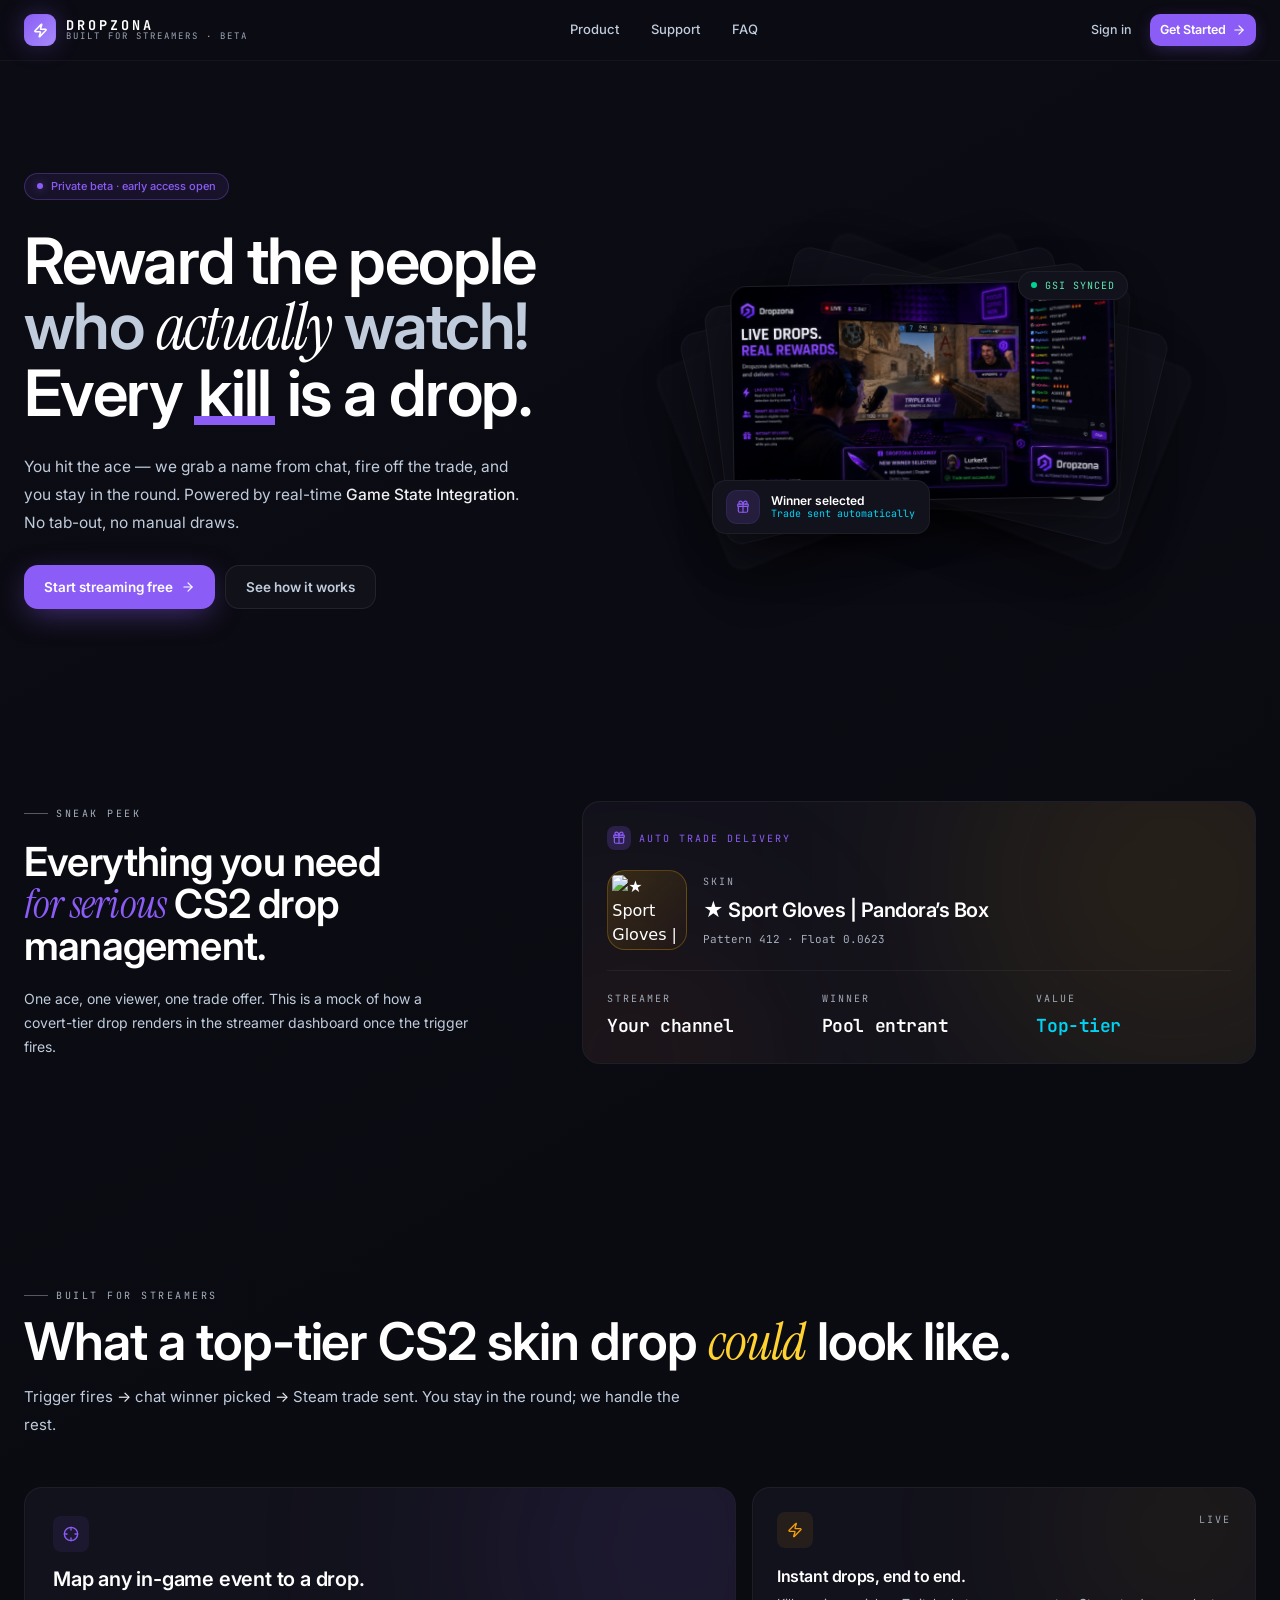
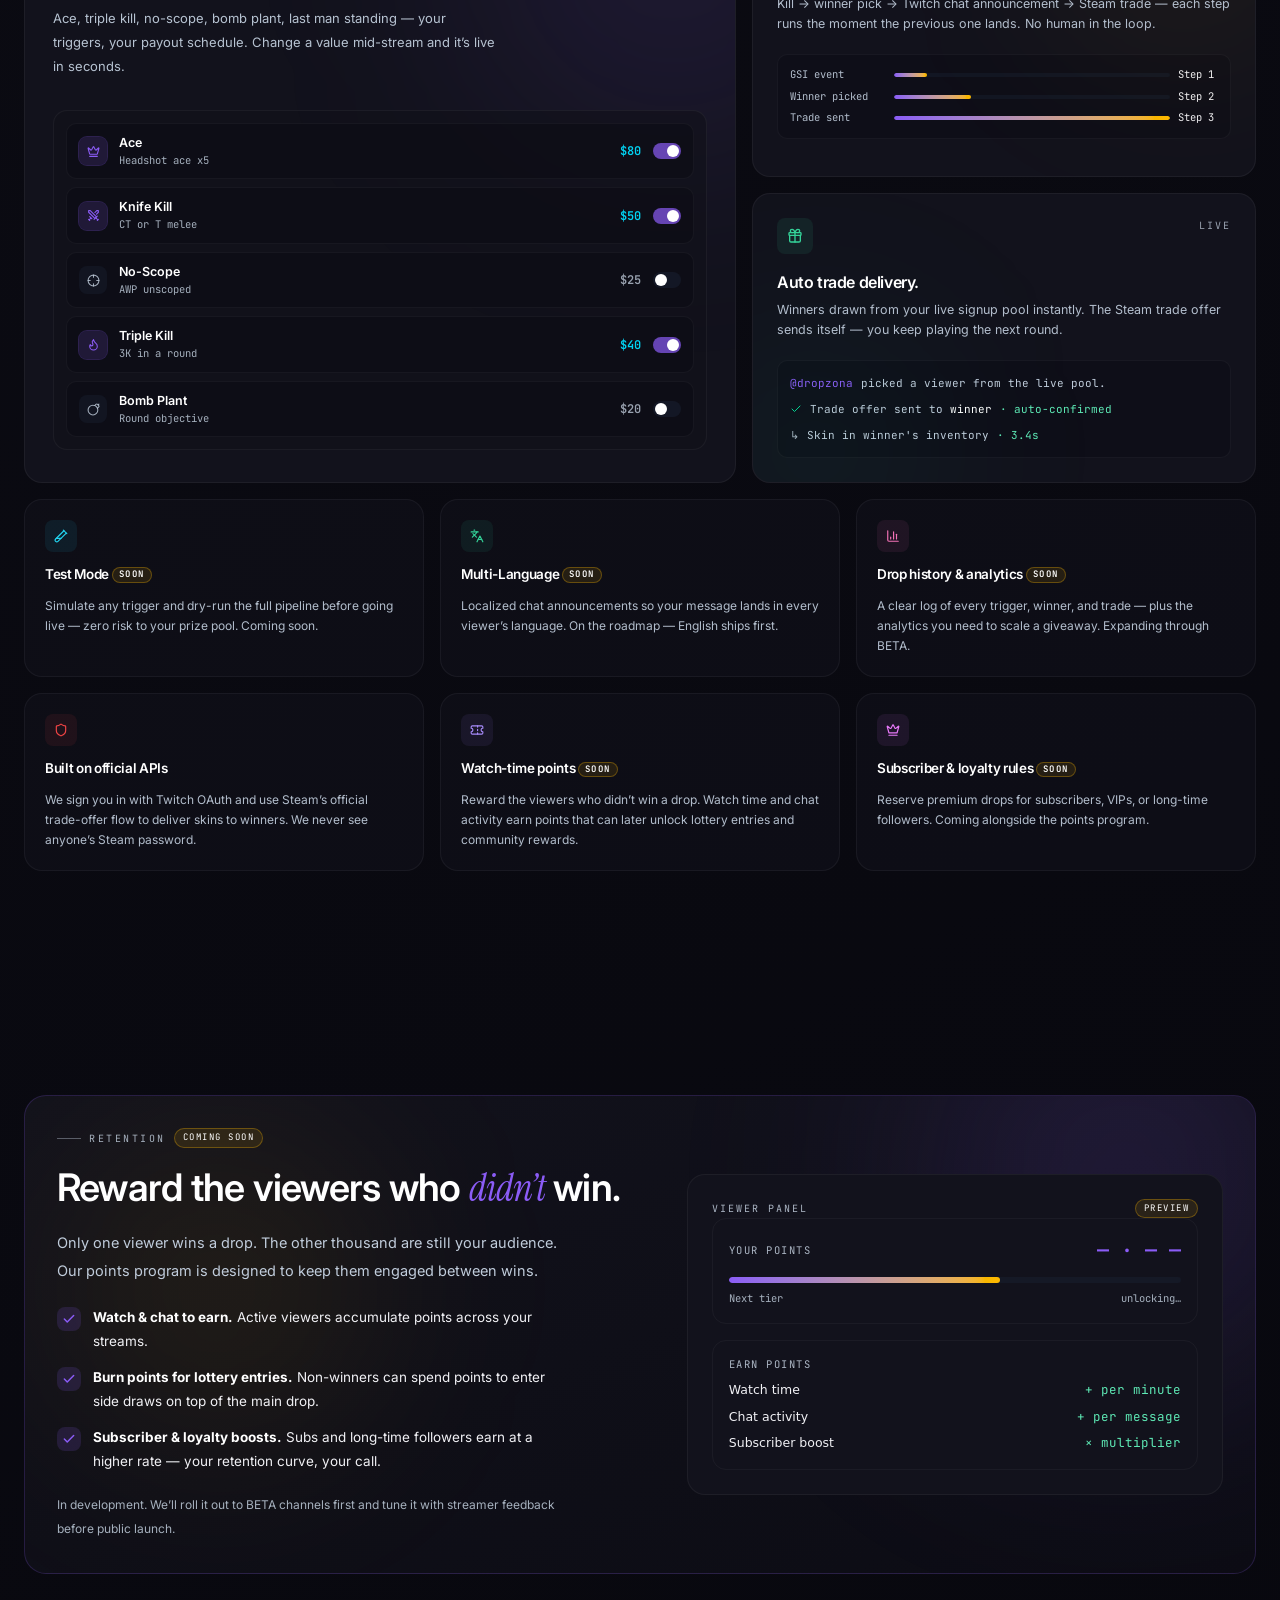
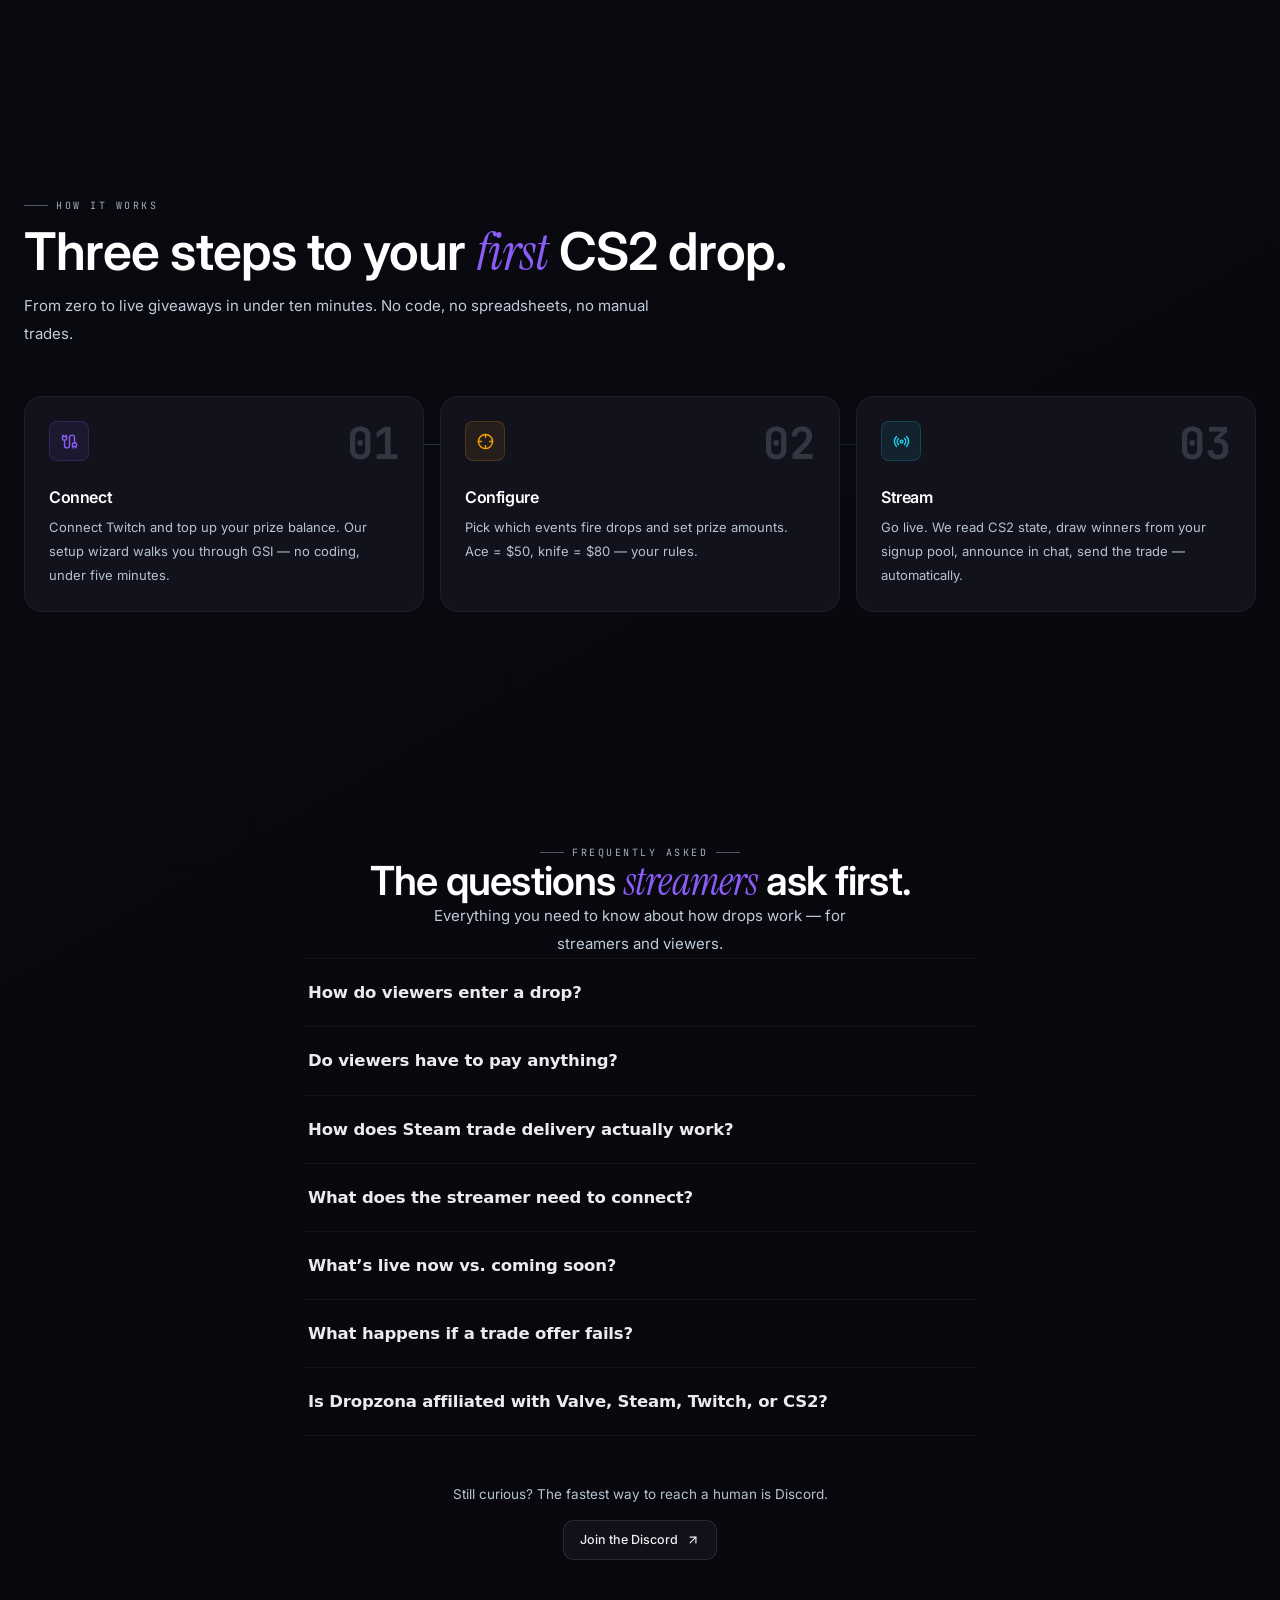
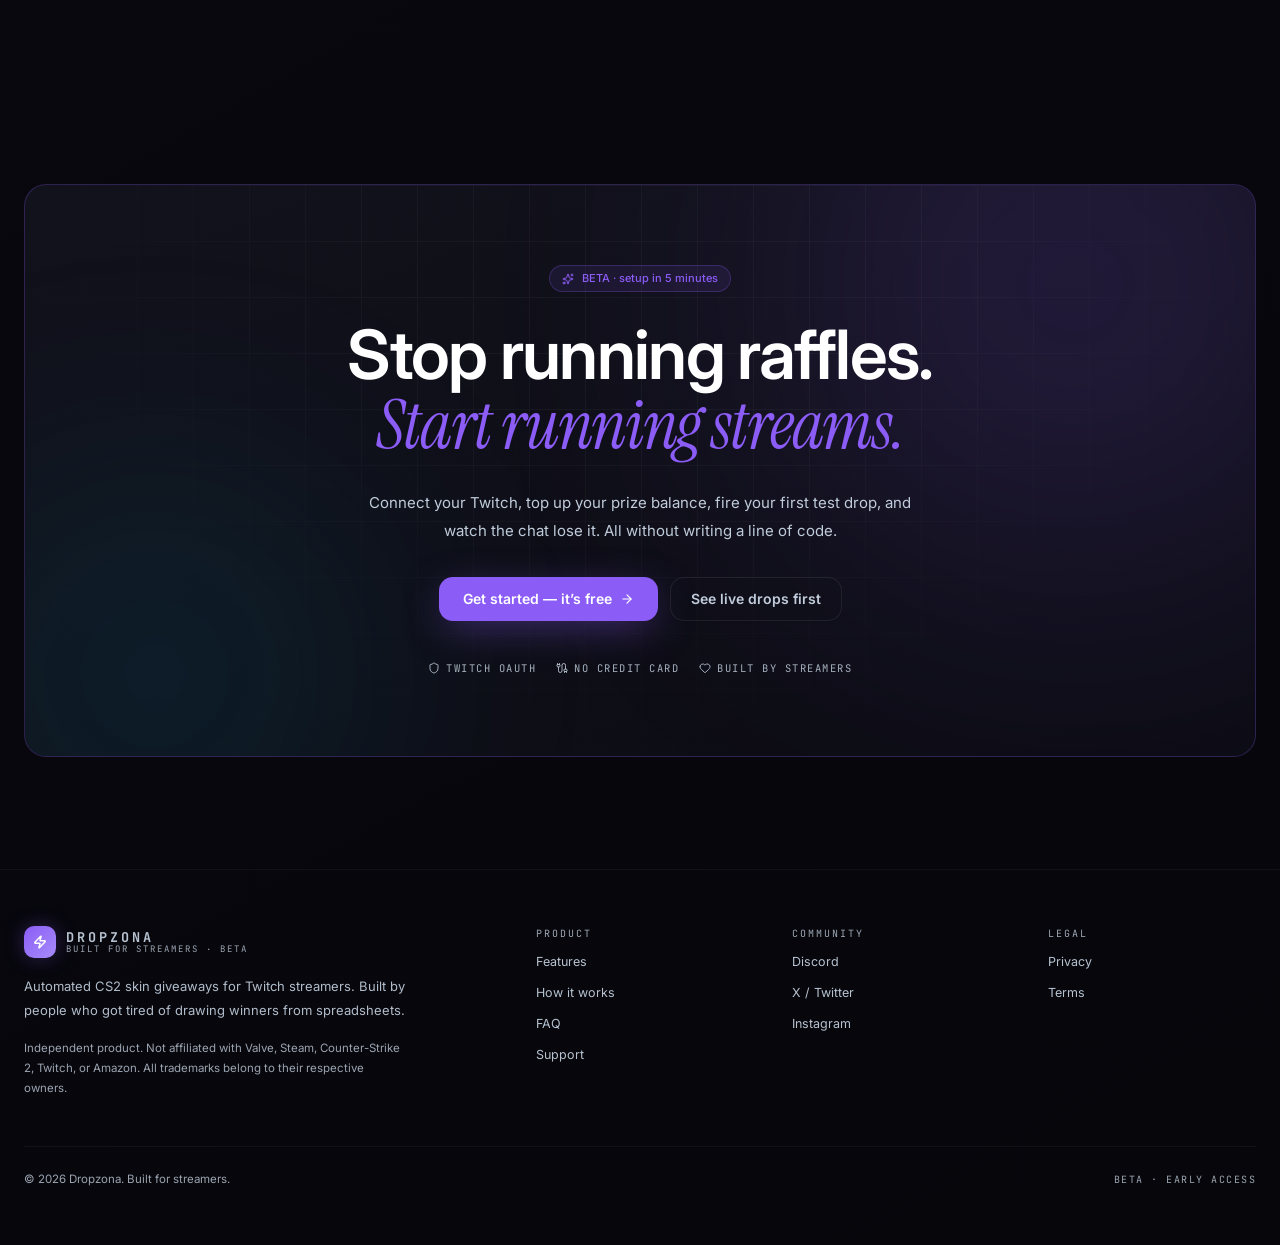
==== commit 35747c0b: "Update landing markup, add dev server and hero asset Co-Authored-By: Claude Opus 4.7 <noreply@anthro" ====
--- a/index.html
+++ b/index.html
@@ -1,8 +1,147 @@
-<!DOCTYPE html><html lang="en" class="dark"><head><meta charSet="utf-8"/><meta name="viewport" content="width=device-width, initial-scale=1"/><link rel="stylesheet" href="/_next/static/css/app/layout.css?v=1778829085752" data-precedence="next_static/css/app/layout.css"/><meta name="theme-color" media="(prefers-color-scheme: dark)" content="#0b0a12"/><meta name="theme-color" media="(prefers-color-scheme: light)" content="#ffffff"/><meta name="color-scheme" content="dark"/><meta name="next-size-adjust" content=""/><link rel="preconnect" href="https://fonts.googleapis.com"/><link rel="preconnect" href="https://fonts.gstatic.com" crossorigin=""/><link rel="dns-prefetch" href="https://gsi.dropzona.tv"/><title>Dropzona — Automated CS2 Skin Giveaways for Twitch Streamers</title><meta name="description" content="Dropzona automates CS2 giveaways for Twitch streamers. Real-time Game State Integration turns every ace, knife kill, and clutch into an instant Steam skin drop — winner picked from chat, trade sent."/><meta name="subject" content="Automated CS2 skin giveaway platform for Twitch streamers powered by Game State Integration"/><meta name="application-name" content="Dropzona"/><link rel="author" href="https://dropzona.tv"/><meta name="author" content="Dropzona"/><link rel="manifest" href="/manifest.webmanifest"/><meta name="generator" content="Next.js"/><meta name="keywords" content="CS2 giveaways, CS2 skin drops, Twitch streamer giveaways, automated Steam trade drops, Game State Integration, CS2 GSI, Counter-Strike 2 giveaway bot, Twitch giveaway tool, Twitch drops, streamer giveaway platform, CS2 skin giveaway, Dota 2 giveaway"/><meta name="referrer" content="origin-when-cross-origin"/><meta name="creator" content="Dropzona"/><meta name="publisher" content="Dropzona"/><meta name="robots" content="index, follow"/><meta name="googlebot" content="index, follow, max-video-preview:-1, max-image-preview:large, max-snippet:-1"/><meta name="category" content="technology"/><link rel="canonical" href="https://dropzona.tv/"/><link rel="alternate" hreflang="en" href="https://dropzona.tv/"/><link rel="alternate" hreflang="x-default" href="https://dropzona.tv/"/><meta name="format-detection" content="telephone=no, address=no, email=no"/><meta property="og:title" content="Dropzona — Automated CS2 Skin Giveaways for Twitch Streamers"/><meta property="og:description" content="Real-time CS2 Game State Integration → Twitch chat winner → automatic Steam trade. The giveaway pipeline for serious streamers."/><meta property="og:url" content="https://dropzona.tv/"/><meta property="og:site_name" content="Dropzona"/><meta property="og:locale" content="en_US"/><meta property="og:image:alt" content="Dropzona — CS2 giveaways for Twitch streamers, powered by Game State Integration"/><meta property="og:image:type" content="image/png"/><meta property="og:image" content="https://dropzona.tv/opengraph-image.png"/><meta property="og:image:width" content="1200"/><meta property="og:image:height" content="630"/><meta property="og:type" content="website"/><meta name="twitter:card" content="summary_large_image"/><meta name="twitter:site" content="@dropzona"/><meta name="twitter:creator" content="@dropzona"/><meta name="twitter:title" content="Dropzona — Automated CS2 Skin Giveaways for Twitch Streamers"/><meta name="twitter:description" content="Real-time CS2 Game State Integration → Twitch chat winner → automatic Steam trade. The giveaway pipeline for serious streamers."/><meta name="twitter:image:alt" content="Dropzona — CS2 giveaways for Twitch streamers, powered by Game State Integration"/><meta name="twitter:image:type" content="image/png"/><meta name="twitter:image" content="https://dropzona.tv/twitter-image.png"/><meta name="twitter:image:width" content="1200"/><meta name="twitter:image:height" content="630"/><link rel="icon" href="/favicon.ico?603d046c9a6fdfbb" type="image/x-icon" sizes="16x16"/><link rel="icon" href="/icon?e16df121da466a08" type="image/png" sizes="512x512"/><link rel="apple-touch-icon" href="/apple-icon?8e0270544a52a3fc" type="image/png" sizes="180x180"/><link rel="preconnect" href="https://fonts.googleapis.com">
+<!DOCTYPE html><html lang="en" class="dark"><head><meta charSet="utf-8"/><meta name="viewport" content="width=device-width, initial-scale=1"/><link rel="stylesheet" href="/_next/static/css/app/layout.css?v=1778829085752" data-precedence="next_static/css/app/layout.css"/><meta name="theme-color" media="(prefers-color-scheme: dark)" content="#0b0a12"/><meta name="theme-color" media="(prefers-color-scheme: light)" content="#ffffff"/><meta name="color-scheme" content="dark"/><meta name="next-size-adjust" content=""/><link rel="preconnect" href="https://fonts.googleapis.com"/><link rel="preconnect" href="https://fonts.gstatic.com" crossorigin=""/><link rel="dns-prefetch" href="https://gsi.dropzona.tv"/><title>Dropzona — Automated CS2 Skin Giveaways for Twitch Streamers</title><meta name="description" content="Dropzona automates CS2 giveaways for Twitch streamers. Real-time Game State Integration turns every ace, knife kill, and clutch into an instant Steam skin drop — winner drawn from your live signup pool, trade sent."/><meta name="subject" content="Automated CS2 skin giveaway platform for Twitch streamers powered by Game State Integration"/><meta name="application-name" content="Dropzona"/><link rel="author" href="https://dropzona.tv"/><meta name="author" content="Dropzona"/><link rel="manifest" href="/manifest.webmanifest"/><meta name="generator" content="Next.js"/><meta name="keywords" content="CS2 giveaways, CS2 skin drops, Twitch streamer giveaways, automated Steam trade drops, Game State Integration, CS2 GSI, Counter-Strike 2 giveaway bot, Twitch giveaway tool, Twitch drops, streamer giveaway platform, CS2 skin giveaway, Dota 2 giveaway"/><meta name="referrer" content="origin-when-cross-origin"/><meta name="creator" content="Dropzona"/><meta name="publisher" content="Dropzona"/><meta name="robots" content="index, follow"/><meta name="googlebot" content="index, follow, max-video-preview:-1, max-image-preview:large, max-snippet:-1"/><meta name="category" content="technology"/><link rel="canonical" href="https://dropzona.tv/"/><link rel="alternate" hreflang="en" href="https://dropzona.tv/"/><link rel="alternate" hreflang="x-default" href="https://dropzona.tv/"/><meta name="format-detection" content="telephone=no, address=no, email=no"/><meta property="og:title" content="Dropzona — Automated CS2 Skin Giveaways for Twitch Streamers"/><meta property="og:description" content="Real-time CS2 Game State Integration → Twitch chat winner → automatic Steam trade. The giveaway pipeline for serious streamers."/><meta property="og:url" content="https://dropzona.tv/"/><meta property="og:site_name" content="Dropzona"/><meta property="og:locale" content="en_US"/><meta property="og:image:alt" content="Dropzona — CS2 giveaways for Twitch streamers, powered by Game State Integration"/><meta property="og:image:type" content="image/png"/><meta property="og:image" content="https://dropzona.tv/opengraph-image.png"/><meta property="og:image:width" content="1200"/><meta property="og:image:height" content="630"/><meta property="og:type" content="website"/><meta name="twitter:card" content="summary_large_image"/><meta name="twitter:site" content="@dropzona"/><meta name="twitter:creator" content="@dropzona"/><meta name="twitter:title" content="Dropzona — Automated CS2 Skin Giveaways for Twitch Streamers"/><meta name="twitter:description" content="Real-time CS2 Game State Integration → Twitch chat winner → automatic Steam trade. The giveaway pipeline for serious streamers."/><meta name="twitter:image:alt" content="Dropzona — CS2 giveaways for Twitch streamers, powered by Game State Integration"/><meta name="twitter:image:type" content="image/png"/><meta name="twitter:image" content="https://dropzona.tv/twitter-image.png"/><meta name="twitter:image:width" content="1200"/><meta name="twitter:image:height" content="630"/><link rel="icon" href="/favicon.ico?603d046c9a6fdfbb" type="image/x-icon" sizes="16x16"/><link rel="icon" href="/icon?e16df121da466a08" type="image/png" sizes="512x512"/><link rel="apple-touch-icon" href="/apple-icon?8e0270544a52a3fc" type="image/png" sizes="180x180"/><link rel="preconnect" href="https://fonts.googleapis.com">
 <link rel="preconnect" href="https://fonts.gstatic.com" crossorigin>
 <link href="https://fonts.googleapis.com/css2?family=Inter:wght@100..900&family=Instrument+Serif:ital@0;1&family=JetBrains+Mono:wght@400;500;600;700&display=swap" rel="stylesheet">
 <link rel="stylesheet" href="css/landing.css"/>
-<script>try{document.documentElement.dataset.loading='true'}catch(_){};</script><link rel="stylesheet" href="skeleton/skeleton.css"/><style id="dz-ui-polish">.dz-faq__panel{display:grid;grid-template-rows:0fr;transition:grid-template-rows .35s ease, opacity .25s ease;opacity:.0;}.dz-faq__panel>.dz-faq__inner{overflow:hidden;min-height:0;}.dz-faq__item.is-open .dz-faq__panel{grid-template-rows:1fr;opacity:1;}.dz-faq__item.is-open .dz-faq__chev{transform:rotate(180deg);}.dz-faq__item.is-open{background:color-mix(in oklab, var(--sidebar-accent, #15151f) 70%, transparent);}.dz-faq__q:focus-visible{outline:2px solid #8b5cf6;outline-offset:2px;border-radius:1rem;}.dz-pulse-dot{box-shadow:0 0 0 0 rgba(52,211,153,0.55);animation:dzPulse 1.8s ease-out infinite;}@keyframes dzPulse{0%{box-shadow:0 0 0 0 rgba(52,211,153,0.55)}70%{box-shadow:0 0 0 7px rgba(52,211,153,0)}100%{box-shadow:0 0 0 0 rgba(52,211,153,0)}}@media (prefers-reduced-motion:reduce){.dz-pulse-dot{animation:none}}html{scroll-behavior:smooth}html:has(.dz-faq__item:focus-within){scroll-behavior:auto}.dz-faq__item{will-change:background-color;}:root.dark, html.dark, .dark{--foreground: oklch(0.96 0.005 284);--muted-foreground: oklch(0.84 0.025 256);}.text-muted-foreground\/40{color:color-mix(in oklab, var(--muted-foreground) 78%, transparent)!important;}.text-muted-foreground\/45{color:color-mix(in oklab, var(--muted-foreground) 80%, transparent)!important;}.text-muted-foreground\/50{color:color-mix(in oklab, var(--muted-foreground) 82%, transparent)!important;}.text-muted-foreground\/55{color:color-mix(in oklab, var(--muted-foreground) 85%, transparent)!important;}.text-muted-foreground\/60{color:color-mix(in oklab, var(--muted-foreground) 88%, transparent)!important;}.text-muted-foreground\/65{color:color-mix(in oklab, var(--muted-foreground) 92%, transparent)!important;}.text-muted-foreground\/70{color:color-mix(in oklab, var(--muted-foreground) 95%, transparent)!important;}.text-muted-foreground\/75{color:var(--muted-foreground)!important;}.text-muted-foreground\/80{color:var(--muted-foreground)!important;}.text-muted-foreground\/85{color:var(--muted-foreground)!important;}.text-foreground\/75{color:color-mix(in oklab, var(--foreground) 92%, transparent)!important;}.text-foreground\/85{color:color-mix(in oklab, var(--foreground) 98%, transparent)!important;}.text-foreground\/90,.text-foreground\/95{color:var(--foreground)!important;}.dz-faq__panel p{color:color-mix(in oklab, var(--foreground) 92%, transparent)!important;}footer p, footer span{color:color-mix(in oklab, var(--muted-foreground) 95%, transparent);}@media (prefers-reduced-motion:reduce){.dz-faq__panel,.dz-faq__chev{transition:none}}</style></head><body class="__variable_f367f3 __variable_3c557b __variable_1f5468 antialiased"><a href="#main-content" id="skip-link" style="position:absolute;left:-9999px;top:auto;width:1px;height:1px;overflow:hidden;z-index:100;background:#7c3aed;color:#fff;padding:8px 14px;border-radius:8px;font:600 13px/1.2 system-ui,sans-serif" onfocus="this.style.left='16px';this.style.top='16px';this.style.width='auto';this.style.height='auto'" onblur="this.style.left='-9999px'">Skip to main content</a><div hidden=""><!--$--><!--/$--></div><script id="ld-organization" type="application/ld+json">{"@context":"https://schema.org","@type":"Organization","@id":"https://dropzona.tv/#organization","name":"Dropzona","legalName":"Dropzona, Inc.","url":"https://dropzona.tv/","logo":{"@type":"ImageObject","url":"https://dropzona.tv/icon","width":512,"height":512},"image":"https://dropzona.tv/opengraph-image.png","description":"Dropzona is the automated CS2 giveaway platform for Twitch streamers. Real-time Game State Integration turns every ace, knife kill, and clutch into an instant Steam skin drop.","foundingDate":"2026","sameAs":["https://x.com/dropzona","https://instagram.com/dropzona","https://discord.gg/dropzona"],"contactPoint":[{"@type":"ContactPoint","contactType":"customer support","url":"https://dropzona.tv/support.html","availableLanguage":["English"]}]}</script><script id="ld-website" type="application/ld+json">{"@context":"https://schema.org","@type":"WebSite","@id":"https://dropzona.tv/#website","name":"Dropzona","alternateName":"Dropzona — CS2 Giveaway Platform","url":"https://dropzona.tv/","description":"Automated CS2 skin giveaways for Twitch streamers, powered by real-time Game State Integration.","publisher":{"@id":"https://dropzona.tv/#organization"},"inLanguage":"en-US"}</script><div class="from-background to-background-darken relative min-h-screen w-full overflow-x-hidden bg-linear-150 text-white"><script id="ld-software" type="application/ld+json">{"@context":"https://schema.org","@type":"SoftwareApplication","@id":"https://dropzona.tv/#software","name":"Dropzona","applicationCategory":"GameApplication","applicationSubCategory":"Streaming Tools","operatingSystem":"Web","url":"https://dropzona.tv/","image":"https://dropzona.tv/opengraph-image.png","description":"Automated CS2 giveaway platform for Twitch streamers. Real-time Game State Integration turns in-game triggers into Steam skin drops, with winners picked from Twitch chat and trade offers sent automatically.","featureList":["Real-time CS2 Game State Integration (GSI)","Map any in-game event (ace, knife kill, bomb plant) to a drop","Automatic winner selection from Twitch chat","Hands-free Steam trade offer delivery from the streamer's inventory"],"offers":{"@type":"Offer","price":"0","priceCurrency":"USD","availability":"https://schema.org/InStock","url":"https://dropzona.tv/signup.html"},"publisher":{"@id":"https://dropzona.tv/#organization"}}</script><script id="ld-webpage" type="application/ld+json">{"@context":"https://schema.org","@type":"WebPage","@id":"https://dropzona.tv/#webpage","url":"https://dropzona.tv/","name":"Dropzona — Automated CS2 Skin Giveaways for Twitch Streamers","description":"Dropzona automates CS2 giveaways for Twitch streamers. Real-time Game State Integration turns every ace, knife kill, and clutch into an instant Steam skin drop.","isPartOf":{"@id":"https://dropzona.tv/#website"},"about":{"@id":"https://dropzona.tv/#software"},"primaryImageOfPage":"https://dropzona.tv/opengraph-image.png","inLanguage":"en-US","breadcrumb":{"@id":"https://dropzona.tv/#breadcrumb"}}</script><script id="ld-breadcrumb" type="application/ld+json">{"@context":"https://schema.org","@type":"BreadcrumbList","@id":"https://dropzona.tv/#breadcrumb","itemListElement":[{"@type":"ListItem","position":1,"name":"Home","item":"https://dropzona.tv/"}]}</script><script id="ld-howto" type="application/ld+json">{"@context":"https://schema.org","@type":"HowTo","name":"How to set up an automated CS2 skin drop on Twitch with Dropzona","description":"Three steps to running automated CS2 skin giveaways for your Twitch chat. Connect Twitch and Steam, configure your triggers and prize amounts, then go live — Dropzona reads CS2 Game State Integration, picks an eligible chat winner, and sends the Steam trade offer automatically.","totalTime":"PT10M","supply":[{"@type":"HowToSupply","name":"Twitch account"},{"@type":"HowToSupply","name":"Steam account with the trade inventory you want to give away"},{"@type":"HowToSupply","name":"Counter-Strike 2 with Game State Integration enabled"}],"step":[{"@type":"HowToStep","position":1,"name":"Connect","url":"https://dropzona.tv/#how","itemListElement":[{"@type":"HowToDirection","text":"Link your Twitch and Steam accounts in the Dropzona dashboard. The setup wizard generates a small CS2 Game State Integration config you drop into your cfg folder."}]},{"@type":"HowToStep","position":2,"name":"Configure","url":"https://dropzona.tv/#how","itemListElement":[{"@type":"HowToDirection","text":"Pick which in-game events fire a drop (ace, knife kill, triple kill, bomb plant, last man standing) and set the prize amount for each trigger. Change values mid-stream and they go live in seconds."}]},{"@type":"HowToStep","position":3,"name":"Stream","url":"https://dropzona.tv/#how","itemListElement":[{"@type":"HowToDirection","text":"Go live on Twitch. When a configured trigger fires, Dropzona picks an eligible viewer from chat, announces them, and sends the Steam trade offer automatically — no manual draw, no spreadsheets."}]}]}</script><script id="ld-speakable" type="application/ld+json">{"@context":"https://schema.org","@type":"WebPage","@id":"https://dropzona.tv/#webpage-speakable","url":"https://dropzona.tv/","speakable":{"@type":"SpeakableSpecification","cssSelector":["#what-is-dropzona","#hero-heading"]}}</script><script id="ld-faq" type="application/ld+json">{"@context":"https://schema.org","@type":"FAQPage","mainEntity":[{"@type":"Question","name":"How do viewers enter a drop?","acceptedAnswer":{"@type":"Answer","text":"Viewers join from Twitch chat. They link a Steam trade URL to their Dropzona profile once, stay active in chat during your stream, and they're eligible the next time a trigger fires. No payment, no extra app to install."}},{"@type":"Question","name":"Do viewers have to pay anything?","acceptedAnswer":{"@type":"Answer","text":"No. Drops are free to enter. There are no tokens, credits, entry fees, or paywalls — the prize comes straight from the streamer's own Steam inventory."}},{"@type":"Question","name":"How does Steam trade delivery work?","acceptedAnswer":{"@type":"Answer","text":"You connect your Steam account once and link the inventory you want to draw prizes from. When a trigger fires and a winner is picked, Dropzona builds a Steam trade offer to that winner using Steam's official trade flow."}},{"@type":"Question","name":"What does the streamer need to connect?","acceptedAnswer":{"@type":"Answer","text":"A Twitch account, a Steam account with the trade inventory you want to use, and CS2 Game State Integration enabled via a small config file in your CS2 cfg folder. The in-app wizard walks through each step."}},{"@type":"Question","name":"What is live now vs coming soon?","acceptedAnswer":{"@type":"Answer","text":"Live now: CS2 GSI event triggers, winner selection from eligible chat, and automatic Steam trade-offer delivery. Coming soon: Test Mode, multi-language announcements, drop-history analytics, the watch-time points program, and subscriber/loyalty rules."}},{"@type":"Question","name":"What happens if a trade offer fails?","acceptedAnswer":{"@type":"Answer","text":"Trade offers can fail for reasons outside our control, such as a missing trade URL or full winner inventory. Dropzona surfaces the failure in your dashboard so you can resend, re-roll the winner, or return the skin to your inventory."}},{"@type":"Question","name":"Is Dropzona affiliated with Valve, Steam, Twitch, or CS2?","acceptedAnswer":{"@type":"Answer","text":"No. Dropzona is an independent product and is not affiliated with, endorsed by, or sponsored by Valve Corporation, Steam, Counter-Strike 2, Twitch, or Amazon. All trademarks belong to their respective owners."}}]}</script><header role="banner"><nav aria-label="Primary" class="bg-background/70 sticky top-0 z-50 border-b border-border/40 backdrop-blur-2xl"><div class="mx-auto flex max-w-7xl items-center justify-between px-4 py-3.5 sm:px-6"><a class="group flex items-center gap-2.5" href="/" aria-label="Dropzona — home" rel="home"><div class="from-primary shadow-primary/30 relative flex size-8 items-center justify-center rounded-[9px] bg-linear-[135deg] to-[#a78bfa] shadow-[0_0_24px]"><svg xmlns="http://www.w3.org/2000/svg" width="15" height="15" viewBox="0 0 24 24" fill="none" stroke="currentColor" stroke-width="2.5" stroke-linecap="round" stroke-linejoin="round" class="lucide lucide-zap stroke-white" aria-hidden="true"><path d="M4 14a1 1 0 0 1-.78-1.63l9.9-10.2a.5.5 0 0 1 .86.46l-1.92 6.02A1 1 0 0 0 13 10h7a1 1 0 0 1 .78 1.63l-9.9 10.2a.5.5 0 0 1-.86-.46l1.92-6.02A1 1 0 0 0 11 14z"></path></svg><span class="ring-primary/30 absolute inset-0 rounded-[9px] ring-1 ring-inset"></span></div><div class="flex flex-col font-mono leading-none"><span class="text-[13.5px] font-bold tracking-[3px] text-white uppercase">Dropzona</span><span class="text-muted-foreground/45 text-[9px] tracking-[2px]">EST. 2026 · BETA</span></div></a><div class="hidden items-center gap-8 md:flex"><a href="#features" class="text-muted-foreground/75 hover:text-foreground/95 relative font-sans text-[13px] font-medium transition-colors">Product</a><a class="text-muted-foreground/75 hover:text-foreground/95 relative font-sans text-[13px] font-medium transition-colors" href="support.html">Support</a><a href="#faq" class="text-muted-foreground/75 hover:text-foreground/95 relative font-sans text-[13px] font-medium transition-colors">FAQ</a></div><div class="flex items-center gap-1.5"><a href="login.html"><button data-slot="button" data-variant="ghost" data-size="sm" class="items-center justify-center whitespace-nowrap font-medium transition-all disabled:pointer-events-none disabled:opacity-50 [&amp;_svg]:pointer-events-none [&amp;_svg:not([class*=&#x27;size-&#x27;])]:size-4 shrink-0 [&amp;_svg]:shrink-0 outline-none focus-visible:border-ring focus-visible:ring-ring/50 focus-visible:ring-[3px] aria-invalid:ring-destructive/20 dark:aria-invalid:ring-destructive/40 aria-invalid:border-destructive dark:hover:bg-accent/50 h-8 rounded-md gap-1.5 px-3 has-[&gt;svg]:px-2.5 text-muted-foreground/80 hover:bg-foreground hidden cursor-pointer font-sans text-[12.5px] hover:text-white md:flex">Sign in</button></a><a href="signup.html"><button data-slot="button" data-variant="default" data-size="sm" class="inline-flex items-center justify-center whitespace-nowrap transition-all disabled:pointer-events-none disabled:opacity-50 [&amp;_svg]:pointer-events-none [&amp;_svg:not([class*=&#x27;size-&#x27;])]:size-4 shrink-0 [&amp;_svg]:shrink-0 outline-none focus-visible:border-ring focus-visible:ring-ring/50 focus-visible:ring-[3px] aria-invalid:ring-destructive/20 dark:aria-invalid:ring-destructive/40 aria-invalid:border-destructive bg-primary text-primary-foreground hover:bg-primary/90 h-8 gap-1.5 px-3 has-[&gt;svg]:px-2.5 cursor-pointer rounded-lg font-sans text-[12.5px] font-semibold shadow-[0_4px_18px_-4px] shadow-primary/40">Get Started <svg xmlns="http://www.w3.org/2000/svg" width="24" height="24" viewBox="0 0 24 24" fill="none" stroke="currentColor" stroke-width="2" stroke-linecap="round" stroke-linejoin="round" class="lucide lucide-arrow-right size-3.5" aria-hidden="true"><path d="M5 12h14"></path><path d="m12 5 7 7-7 7"></path></svg></button></a></div></div></nav></header><div id="homepage-skeleton" role="status" aria-busy="true" aria-live="polite" aria-label="Loading homepage"></div><main id="main-content"><section id="hero" aria-labelledby="hero-heading" class="relative overflow-hidden"><div class="bg-primary/8 pointer-events-none absolute -top-40 left-[10%] -z-10 size-[600px] rounded-full blur-[140px]"></div><div class="pointer-events-none absolute top-10 right-[10%] -z-10 size-[320px] rounded-full bg-cyan-500/5 blur-[110px]"></div><div class="pointer-events-none absolute inset-x-0 top-0 -z-10 h-[600px] opacity-[0.07]" style="background-image:linear-gradient(to right, rgba(255,255,255,0.6) 1px, transparent 1px), linear-gradient(to bottom, rgba(255,255,255,0.6) 1px, transparent 1px);background-size:56px 56px;mask-image:radial-gradient(ellipse at 50% 0%, black 30%, transparent 70%)"></div><div class="mx-auto flex max-w-7xl flex-col items-center gap-14 px-4 pt-20 pb-16 sm:px-6 xl:flex-row xl:items-center xl:gap-14 xl:pt-28 xl:pb-20"><div class="flex max-w-2xl flex-col gap-7 xl:max-w-xl" ><span data-slot="badge" data-variant="default" class="justify-center whitespace-nowrap shrink-0 [&amp;&gt;svg]:size-3 [&amp;&gt;svg]:pointer-events-none focus-visible:border-ring focus-visible:ring-ring/50 focus-visible:ring-[3px] aria-invalid:ring-destructive/20 dark:aria-invalid:ring-destructive/40 aria-invalid:border-destructive transition-[color,box-shadow] overflow-hidden [a&amp;]:hover:bg-primary/90 border-destructive/25 bg-destructive/10 text-destructive flex w-fit items-center gap-2 rounded-full border px-3 py-1 font-sans text-[11px] font-medium tabular-nums"><span class="bg-destructive shadow-destructive/50 inline-block size-1.5 rounded-full shadow-[0_0_8px]"></span>Now in BETA · early access open</span><h1 id="hero-heading" class="font-sans text-[40px] leading-[1.02] font-semibold tracking-[-0.025em] text-white sm:text-[52px] lg:text-[64px]">Reward the people<br/><span class="text-muted-foreground/85">who </span><span class="font-serif italic font-normal text-white">actually</span><span class="text-muted-foreground/85"> watch.</span><br/><span class="from-primary bg-linear-to-r to-[#a78bfa] bg-clip-text text-transparent">Every kill is a drop.</span></h1><p class="text-muted-foreground/80 max-w-lg font-sans text-[15.5px] leading-7">Dropzona is the giveaway pipeline for CS2 streamers. We read your<!-- --> <span class="text-foreground/95 font-medium">Game State Integration</span> in real time, pick a winner from chat the moment a trigger fires, and send the trade — all without you touching a thing.</p><div class="dz-hero-callout relative max-w-lg rounded-2xl p-[1px] shadow-[0_8px_40px_-12px] shadow-primary/40"><div class="absolute inset-0 -z-10 rounded-2xl bg-gradient-to-br from-primary/40 via-primary/15 to-cyan-400/20 opacity-90"></div><div class="relative bg-sidebar-accent/85 backdrop-blur-sm rounded-[15px] p-5"><div class="flex items-center gap-2 mb-2.5"><span class="bg-primary/20 text-primary inline-flex items-center justify-center rounded-md size-6"><svg xmlns="http://www.w3.org/2000/svg" width="14" height="14" viewBox="0 0 24 24" fill="none" stroke="currentColor" stroke-width="2" stroke-linecap="round" stroke-linejoin="round" aria-hidden="true"><path d="M12 7v14"/><path d="M20 11v8a2 2 0 0 1-2 2H6a2 2 0 0 1-2-2v-8"/><path d="M7.5 7a1 1 0 0 1 0-5A4.8 8 0 0 1 12 7a4.8 8 0 0 1 4.5-5 1 1 0 0 1 0 5"/><rect x="3" y="7" width="18" height="4" rx="1"/></svg></span><span class="text-primary font-mono text-[10px] tracking-[2px] uppercase">Auto trade delivery</span><span class="ml-auto inline-flex items-center gap-1.5 text-emerald-300 font-mono text-[9.5px] tracking-[1.5px] uppercase"><span class="dz-pulse-dot size-1.5 rounded-full bg-emerald-400"></span>Live</span></div><p class="text-foreground/95 font-sans text-[15.5px] leading-7 font-medium m-0">Winners selected from eligible chat <span class="text-primary">instantly</span>. The Steam trade offer sends itself — you keep playing the next round.</p></div></div><div class="flex flex-wrap gap-2.5"><a href="signup.html"><button data-slot="button" data-variant="default" data-size="lg" class="inline-flex items-center justify-center gap-2 whitespace-nowrap transition-all disabled:pointer-events-none disabled:opacity-50 [&amp;_svg]:pointer-events-none [&amp;_svg:not([class*=&#x27;size-&#x27;])]:size-4 shrink-0 [&amp;_svg]:shrink-0 outline-none focus-visible:border-ring focus-visible:ring-ring/50 focus-visible:ring-[3px] aria-invalid:ring-destructive/20 dark:aria-invalid:ring-destructive/40 aria-invalid:border-destructive bg-primary text-primary-foreground hover:bg-primary/90 h-10 px-6 has-[&gt;svg]:px-4 h-11! cursor-pointer rounded-xl px-5! font-sans text-[13.5px] font-semibold shadow-[0_8px_30px_-6px] shadow-primary/50">Start streaming free <svg xmlns="http://www.w3.org/2000/svg" width="24" height="24" viewBox="0 0 24 24" fill="none" stroke="currentColor" stroke-width="2" stroke-linecap="round" stroke-linejoin="round" class="lucide lucide-arrow-right size-3.5" aria-hidden="true"><path d="M5 12h14"></path><path d="m12 5 7 7-7 7"></path></svg></button></a><a href="#how"><button data-slot="button" data-variant="outline" data-size="lg" class="inline-flex items-center justify-center gap-2 whitespace-nowrap transition-all disabled:pointer-events-none disabled:opacity-50 [&amp;_svg]:pointer-events-none [&amp;_svg:not([class*=&#x27;size-&#x27;])]:size-4 shrink-0 [&amp;_svg]:shrink-0 outline-none focus-visible:border-ring focus-visible:ring-ring/50 focus-visible:ring-[3px] aria-invalid:ring-destructive/20 dark:aria-invalid:ring-destructive/40 aria-invalid:border-destructive border bg-background shadow-xs hover:bg-accent hover:text-accent-foreground dark:bg-input/30 dark:border-input dark:hover:bg-input/50 h-10 px-6 has-[&gt;svg]:px-4 border-input/50! hover:border-input hover:bg-foreground! text-muted-foreground/80 bg-card! h-11! cursor-pointer rounded-xl px-5! font-sans text-[13.5px] font-semibold">See how it works</button></a></div></div><div class="relative flex flex-1 items-center justify-center" ><div class="relative w-full max-w-sm"><div class="bg-primary/25 absolute inset-0 -z-10 rounded-3xl blur-[100px]"></div><div class="absolute -top-4 -right-6 rotate-3 scale-90 opacity-50 blur-[0.5px]"><div data-slot="card" class="text-card-foreground flex flex-col border border-border/50 bg-sidebar-accent w-fit min-w-75 cursor-pointer gap-0 rounded-[16px] p-0 shadow-[0_0_0_0] shadow-black/15 transition-all duration-300 ease-in-out aspect-241/156 pointer-events-none"><div data-slot="card-header" class="@container/card-header auto-rows-min grid-rows-[auto_auto] items-start gap-2 has-data-[slot=card-action]:grid-cols-[1fr_auto] [.border-b]:pb-6 relative block h-full min-h-42.5 p-0"><div class="absolute z-10 size-full"><span data-slot="badge" data-variant="default" class="inline-flex justify-center border border-transparent px-2 py-0.5 font-medium w-fit whitespace-nowrap shrink-0 [&amp;&gt;svg]:size-3 [&amp;&gt;svg]:pointer-events-none focus-visible:border-ring focus-visible:ring-ring/50 focus-visible:ring-[3px] aria-invalid:ring-destructive/20 dark:aria-invalid:ring-destructive/40 aria-invalid:border-destructive transition-[color,box-shadow] overflow-hidden text-primary-foreground [a&amp;]:hover:bg-primary/90 bg-destructive absolute top-3 left-3 items-center gap-2 rounded-sm text-[10px]"><div class="size-1.25 animate-pulse rounded-full bg-white"></div><b class="mt-[0.5px] font-sans tracking-[1px] text-white uppercase">Live</b></span><span data-slot="badge" data-variant="default" class="inline-flex justify-center border border-transparent px-2 py-0.5 font-medium w-fit whitespace-nowrap shrink-0 [&amp;&gt;svg]:size-3 [&amp;&gt;svg]:pointer-events-none focus-visible:border-ring focus-visible:ring-ring/50 focus-visible:ring-[3px] aria-invalid:ring-destructive/20 dark:aria-invalid:ring-destructive/40 aria-invalid:border-destructive transition-[color,box-shadow] overflow-hidden text-primary-foreground [a&amp;]:hover:bg-primary/90 absolute top-3 right-3 items-center gap-2 rounded-sm bg-black/60 text-[10px] backdrop-blur-sm"><svg xmlns="http://www.w3.org/2000/svg" width="24" height="24" viewBox="0 0 24 24" fill="none" stroke="currentColor" stroke-width="2" stroke-linecap="round" stroke-linejoin="round" class="lucide lucide-eye min-h-3.5 min-w-3.5" aria-hidden="true"><path d="M2.062 12.348a1 1 0 0 1 0-.696 10.75 10.75 0 0 1 19.876 0 1 1 0 0 1 0 .696 10.75 10.75 0 0 1-19.876 0"></path><circle cx="12" cy="12" r="3"></circle></svg><b class="font-mono tracking-[1px] text-white uppercase">Live</b></span><span data-slot="badge" data-variant="default" class="inline-flex justify-center border font-medium w-fit whitespace-nowrap shrink-0 [&amp;&gt;svg]:size-3 [&amp;&gt;svg]:pointer-events-none focus-visible:border-ring focus-visible:ring-ring/50 focus-visible:ring-[3px] aria-invalid:ring-destructive/20 dark:aria-invalid:ring-destructive/40 aria-invalid:border-destructive transition-[color,box-shadow] overflow-hidden [a&amp;]:hover:bg-primary/90 bg-primary/20 text-primary border-primary/30 absolute bottom-3 left-3 h-6.5 items-center gap-2 rounded-[8px] px-3 py-0 text-[11px] backdrop-blur-sm"><svg xmlns="http://www.w3.org/2000/svg" width="24" height="24" viewBox="0 0 24 24" fill="none" stroke="currentColor" stroke-width="2" stroke-linecap="round" stroke-linejoin="round" class="lucide lucide-gift min-h-3.5 min-w-3.5" aria-hidden="true"><path d="M12 7v14"></path><path d="M20 11v8a2 2 0 0 1-2 2H6a2 2 0 0 1-2-2v-8"></path><path d="M7.5 7a1 1 0 0 1 0-5A4.8 8 0 0 1 12 7a4.8 8 0 0 1 4.5-5 1 1 0 0 1 0 5"></path><rect x="3" y="7" width="18" height="4" rx="1"></rect></svg><b class="font-mono">Drops live</b></span></div><div class="text-primary pointer-events-none relative flex size-full items-center justify-center"><svg xmlns="http://www.w3.org/2000/svg" width="80" height="80" viewBox="0 0 24 24" fill="none" stroke="currentColor" stroke-width="2" stroke-linecap="round" stroke-linejoin="round" class="lucide lucide-gamepad2 lucide-gamepad-2 stroke-1 opacity-7" aria-hidden="true"><line x1="6" x2="10" y1="11" y2="11"></line><line x1="8" x2="8" y1="9" y2="13"></line><line x1="15" x2="15.01" y1="12" y2="12"></line><line x1="18" x2="18.01" y1="10" y2="10"></line><path d="M17.32 5H6.68a4 4 0 0 0-3.978 3.59c-.006.052-.01.101-.017.152C2.604 9.416 2 14.456 2 16a3 3 0 0 0 3 3c1 0 1.5-.5 2-1l1.414-1.414A2 2 0 0 1 9.828 16h4.344a2 2 0 0 1 1.414.586L17 18c.5.5 1 1 2 1a3 3 0 0 0 3-3c0-1.545-.604-6.584-.685-7.258-.007-.05-.011-.1-.017-.151A4 4 0 0 0 17.32 5z"></path></svg><div class="absolute bottom-0 left-0 size-full bg-linear-to-t from-black/40 via-transparent via-45% to-transparent"></div></div></div><div data-slot="card-footer" class="flex [.border-t]:pt-6 h-fit flex-row items-center gap-3 px-4 py-3.5"><div class="border-primary/15 bg-primary/15 text-primary flex size-9 items-center justify-center rounded-lg border text-[13px]"><span class="mt-px font-mono font-semibold uppercase">No</span></div><div class="flex w-fit flex-col gap-0.5 font-sans"><p class="text-[13px] leading-3.5 font-semibold text-white m-0">Your stream</p><p class="text-muted-foreground/50 text-[11px] leading-3 font-normal capitalize m-0">CS2 · Premier · Inferno</p></div><div class="ml-auto flex gap-1"><div class="border-border/80 bg-foreground flex size-7 items-center justify-center rounded-sm border"><svg xmlns="http://www.w3.org/2000/svg" width="14" height="14" viewBox="0 0 24 24" fill="none" stroke="currentColor" stroke-width="2" stroke-linecap="round" stroke-linejoin="round" class="lucide lucide-target text-muted-foreground/80" aria-hidden="true"><circle cx="12" cy="12" r="10"></circle><circle cx="12" cy="12" r="6"></circle><circle cx="12" cy="12" r="2"></circle></svg></div><div class="border-border/80 bg-foreground flex size-7 items-center justify-center rounded-sm border"><svg xmlns="http://www.w3.org/2000/svg" width="14" height="14" viewBox="0 0 24 24" fill="none" stroke="currentColor" stroke-width="2" stroke-linecap="round" stroke-linejoin="round" class="lucide lucide-bomb text-muted-foreground/80" aria-hidden="true"><circle cx="11" cy="13" r="9"></circle><path d="M14.35 4.65 16.3 2.7a2.41 2.41 0 0 1 3.4 0l1.6 1.6a2.4 2.4 0 0 1 0 3.4l-1.95 1.95"></path><path d="m22 2-1.5 1.5"></path></svg></div></div></div></div></div><div class="-rotate-1 drop-shadow-2xl"><div class="border-border/50 bg-sidebar-accent aspect-241/156 min-w-75 overflow-hidden rounded-[16px] border shadow-[0_18px_60px_-12px] shadow-black/60"><div class="relative h-full min-h-44"><div class="absolute inset-0" style="background:linear-gradient(160deg, #3a2810 0%, #6b4a22 38%, #4a3015 70%, #1f1408 100%)"></div><div class="absolute inset-0 opacity-70" style="background:radial-gradient(ellipse at 28% 70%, rgba(180,135,55,0.30), transparent 55%), radial-gradient(ellipse at 78% 30%, rgba(255,200,110,0.18), transparent 50%)"></div><div class="absolute top-2 right-[28%] size-24 rounded-full bg-amber-200/25 blur-[28px]"></div><div class="absolute inset-0" style="background:radial-gradient(ellipse at center, transparent 35%, rgba(0,0,0,0.55) 100%)"></div><div class="absolute inset-0 opacity-[0.08] mix-blend-overlay" style="background-image:repeating-linear-gradient(0deg, rgba(255,255,255,0.4) 0 1px, transparent 1px 3px)"></div><div class="bg-destructive absolute top-3 left-3 z-10 flex items-center gap-1.5 rounded-sm px-2 py-1"><span class="size-1.5 rounded-full bg-white"></span><span class="mt-[0.5px] font-sans text-[10px] font-bold tracking-[1px] text-white uppercase">Live</span></div><div class="absolute top-3 right-3 z-10 flex items-center gap-1.5 rounded-sm bg-black/65 px-2 py-1 backdrop-blur-sm"><svg xmlns="http://www.w3.org/2000/svg" width="24" height="24" viewBox="0 0 24 24" fill="none" stroke="currentColor" stroke-width="2" stroke-linecap="round" stroke-linejoin="round" class="lucide lucide-eye size-3 text-white" aria-hidden="true"><path d="M2.062 12.348a1 1 0 0 1 0-.696 10.75 10.75 0 0 1 19.876 0 1 1 0 0 1 0 .696 10.75 10.75 0 0 1-19.876 0"></path><circle cx="12" cy="12" r="3"></circle></svg><span class="font-mono text-[10px] font-bold tracking-[0.5px] text-white tabular-nums">Live</span></div><div class="absolute top-10 left-1/2 z-10 -translate-x-1/2"><div class="flex items-center gap-1.5 rounded-md bg-black/55 px-1.5 py-1 backdrop-blur-sm"><span class="flex items-center gap-1 rounded-[3px] bg-sky-500/25 px-1.5 py-0.5 font-mono text-[10px] font-bold tabular-nums text-sky-200 ring-1 ring-sky-400/40"><span class="text-[8px] tracking-[1px] text-sky-200/80">CT</span><span>8</span></span><span class="font-mono text-[10px] font-semibold tabular-nums text-amber-100">1:32</span><span class="flex items-center gap-1 rounded-[3px] bg-amber-500/25 px-1.5 py-0.5 font-mono text-[10px] font-bold tabular-nums text-amber-200 ring-1 ring-amber-400/40"><span>5</span><span class="text-[8px] tracking-[1px] text-amber-200/80">T</span></span></div></div><div class="absolute top-11 right-3 z-10 flex flex-col gap-1"><div class="flex items-center gap-1.5 rounded-[3px] bg-black/55 px-1.5 py-0.5 font-mono text-[9px] tabular-nums backdrop-blur-sm"><span class="text-sky-300">CT_2</span><svg xmlns="http://www.w3.org/2000/svg" width="24" height="24" viewBox="0 0 24 24" fill="none" stroke="currentColor" stroke-width="2" stroke-linecap="round" stroke-linejoin="round" class="lucide lucide-crosshair size-2.5 text-white/70" aria-hidden="true"><circle cx="12" cy="12" r="10"></circle><line x1="22" x2="18" y1="12" y2="12"></line><line x1="6" x2="2" y1="12" y2="12"></line><line x1="12" x2="12" y1="6" y2="2"></line><line x1="12" x2="12" y1="22" y2="18"></line></svg><span class="text-[8px] text-amber-300">HS</span><span class="text-amber-200/85">T_4</span></div><div class="flex items-center gap-1.5 rounded-[3px] bg-black/55 px-1.5 py-0.5 font-mono text-[9px] tabular-nums backdrop-blur-sm"><span class="text-sky-300">CT_2</span><svg xmlns="http://www.w3.org/2000/svg" width="24" height="24" viewBox="0 0 24 24" fill="none" stroke="currentColor" stroke-width="2" stroke-linecap="round" stroke-linejoin="round" class="lucide lucide-swords size-2.5 text-white/70" aria-hidden="true"><polyline points="14.5 17.5 3 6 3 3 6 3 17.5 14.5"></polyline><line x1="13" x2="19" y1="19" y2="13"></line><line x1="16" x2="20" y1="16" y2="20"></line><line x1="19" x2="21" y1="21" y2="19"></line><polyline points="14.5 6.5 18 3 21 3 21 6 17.5 9.5"></polyline><line x1="5" x2="9" y1="14" y2="18"></line><line x1="7" x2="4" y1="17" y2="20"></line><line x1="3" x2="5" y1="19" y2="21"></line></svg><span class="text-amber-200/85">T_5</span></div></div><div class="absolute right-3 bottom-3 z-10 flex items-center gap-1.5 rounded-sm bg-black/55 px-2 py-1 backdrop-blur-sm"><span class="flex items-center gap-1"><svg xmlns="http://www.w3.org/2000/svg" width="24" height="24" viewBox="0 0 24 24" fill="none" stroke="currentColor" stroke-width="2.5" stroke-linecap="round" stroke-linejoin="round" class="lucide lucide-heart size-3 fill-emerald-400/30 text-emerald-400" aria-hidden="true"><path d="M2 9.5a5.5 5.5 0 0 1 9.591-3.676.56.56 0 0 0 .818 0A5.49 5.49 0 0 1 22 9.5c0 2.29-1.5 4-3 5.5l-5.492 5.313a2 2 0 0 1-3 .019L5 15c-1.5-1.5-3-3.2-3-5.5"></path></svg><span class="font-mono text-[10px] font-bold tabular-nums text-emerald-300">100</span></span><span class="bg-border/50 inline-block h-3 w-px"></span><span class="flex items-center gap-1"><svg xmlns="http://www.w3.org/2000/svg" width="24" height="24" viewBox="0 0 24 24" fill="none" stroke="currentColor" stroke-width="2.5" stroke-linecap="round" stroke-linejoin="round" class="lucide lucide-shield size-3 text-sky-400" aria-hidden="true"><path d="M20 13c0 5-3.5 7.5-7.66 8.95a1 1 0 0 1-.67-.01C7.5 20.5 4 18 4 13V6a1 1 0 0 1 1-1c2 0 4.5-1.2 6.24-2.72a1.17 1.17 0 0 1 1.52 0C14.51 3.81 17 5 19 5a1 1 0 0 1 1 1z"></path></svg><span class="font-mono text-[10px] font-bold tabular-nums text-sky-300">100</span></span><span class="bg-border/50 inline-block h-3 w-px"></span><span class="flex items-center gap-1"><svg xmlns="http://www.w3.org/2000/svg" width="24" height="24" viewBox="0 0 24 24" fill="none" stroke="currentColor" stroke-width="2.5" stroke-linecap="round" stroke-linejoin="round" class="lucide lucide-coins size-3 text-amber-300" aria-hidden="true"><path d="M13.744 17.736a6 6 0 1 1-7.48-7.48"></path><path d="M15 6h1v4"></path><path d="m6.134 14.768.866-.5 2 3.464"></path><circle cx="16" cy="8" r="6"></circle></svg><span class="font-mono text-[10px] font-bold tabular-nums text-amber-200">$</span></span></div><div class="bg-primary/25 border-primary/40 text-primary absolute bottom-3 left-3 z-10 flex items-center gap-1.5 rounded-[8px] border px-2.5 py-1 backdrop-blur-sm"><svg xmlns="http://www.w3.org/2000/svg" width="24" height="24" viewBox="0 0 24 24" fill="none" stroke="currentColor" stroke-width="2" stroke-linecap="round" stroke-linejoin="round" class="lucide lucide-gift size-3" aria-hidden="true"><path d="M12 7v14"></path><path d="M20 11v8a2 2 0 0 1-2 2H6a2 2 0 0 1-2-2v-8"></path><path d="M7.5 7a1 1 0 0 1 0-5A4.8 8 0 0 1 12 7a4.8 8 0 0 1 4.5-5 1 1 0 0 1 0 5"></path><rect x="3" y="7" width="18" height="4" rx="1"></rect></svg><span class="font-mono text-[11px] font-semibold tabular-nums">Drops · live</span></div></div><div class="border-border/50 flex items-center gap-3 border-t bg-sidebar-accent px-4 py-3.5"><div class="border-primary/20 bg-primary/15 text-primary flex size-9 shrink-0 items-center justify-center rounded-lg border font-mono text-[13px] font-semibold"><span class="mt-px uppercase">Ai</span></div><div class="flex min-w-0 flex-col gap-0.5"><span class="truncate font-sans text-[13px] leading-3.5 font-semibold text-white">Your channel</span><span class="text-muted-foreground/55 truncate font-sans text-[11px] leading-3 capitalize">CS2 · Dust2 · live</span></div><div class="ml-auto flex gap-1"><div class="border-border/80 bg-foreground flex size-7 items-center justify-center rounded-sm border"><svg xmlns="http://www.w3.org/2000/svg" width="13" height="13" viewBox="0 0 24 24" fill="none" stroke="currentColor" stroke-width="2" stroke-linecap="round" stroke-linejoin="round" class="lucide lucide-crown text-muted-foreground/75" aria-hidden="true"><path d="M11.562 3.266a.5.5 0 0 1 .876 0L15.39 8.87a1 1 0 0 0 1.516.294L21.183 5.5a.5.5 0 0 1 .798.519l-2.834 10.246a1 1 0 0 1-.956.734H5.81a1 1 0 0 1-.957-.734L2.02 6.02a.5.5 0 0 1 .798-.519l4.276 3.664a1 1 0 0 0 1.516-.294z"></path><path d="M5 21h14"></path></svg></div><div class="border-border/80 bg-foreground flex size-7 items-center justify-center rounded-sm border"><svg xmlns="http://www.w3.org/2000/svg" width="13" height="13" viewBox="0 0 24 24" fill="none" stroke="currentColor" stroke-width="2" stroke-linecap="round" stroke-linejoin="round" class="lucide lucide-swords text-muted-foreground/75" aria-hidden="true"><polyline points="14.5 17.5 3 6 3 3 6 3 17.5 14.5"></polyline><line x1="13" x2="19" y1="19" y2="13"></line><line x1="16" x2="20" y1="16" y2="20"></line><line x1="19" x2="21" y1="21" y2="19"></line><polyline points="14.5 6.5 18 3 21 3 21 6 17.5 9.5"></polyline><line x1="5" x2="9" y1="14" y2="18"></line><line x1="7" x2="4" y1="17" y2="20"></line><line x1="3" x2="5" y1="19" y2="21"></line></svg></div><div class="border-border/80 bg-foreground flex size-7 items-center justify-center rounded-sm border"><svg xmlns="http://www.w3.org/2000/svg" width="13" height="13" viewBox="0 0 24 24" fill="none" stroke="currentColor" stroke-width="2" stroke-linecap="round" stroke-linejoin="round" class="lucide lucide-crosshair text-muted-foreground/75" aria-hidden="true"><circle cx="12" cy="12" r="10"></circle><line x1="22" x2="18" y1="12" y2="12"></line><line x1="6" x2="2" y1="12" y2="12"></line><line x1="12" x2="12" y1="6" y2="2"></line><line x1="12" x2="12" y1="22" y2="18"></line></svg></div></div></div></div></div><div class="bg-sidebar-accent border-border/50 absolute -bottom-6 -left-5 flex items-center gap-3 rounded-[14px] border px-3.5 py-2.5 shadow-2xl" style="transform:translateY(10px)"><div class="bg-primary/15 ring-primary/25 flex size-8 shrink-0 items-center justify-center rounded-lg ring-1"><svg xmlns="http://www.w3.org/2000/svg" width="24" height="24" viewBox="0 0 24 24" fill="none" stroke="currentColor" stroke-width="2" stroke-linecap="round" stroke-linejoin="round" class="lucide lucide-gift text-primary size-3.5" aria-hidden="true"><path d="M12 7v14"></path><path d="M20 11v8a2 2 0 0 1-2 2H6a2 2 0 0 1-2-2v-8"></path><path d="M7.5 7a1 1 0 0 1 0-5A4.8 8 0 0 1 12 7a4.8 8 0 0 1 4.5-5 1 1 0 0 1 0 5"></path><rect x="3" y="7" width="18" height="4" rx="1"></rect></svg></div><div class="flex flex-col leading-tight"><span class="font-sans text-[12px] font-semibold text-white">Winner selected</span><span class="font-mono text-[10px] text-cyan-400">Trade sent automatically</span></div></div><div class="bg-sidebar-accent border-border/50 absolute -top-3 -right-3 flex items-center gap-2 rounded-full border px-3 py-1.5 shadow-2xl" ><span class="bg-emerald-400 size-1.5 animate-pulse rounded-full"></span><span class="font-mono text-[10px] tracking-[1px] uppercase text-emerald-300">GSI Live</span></div></div></div></div></section><section id="biggest-drop" aria-labelledby="biggest-drop-heading" class="mx-auto w-full max-w-7xl px-4 sm:px-6 py-20 lg:py-28"><div class="grid gap-10 lg:grid-cols-[1fr_1.3fr] lg:items-center"><div class="flex flex-col gap-5"><span class="text-muted-foreground/55 inline-flex items-center gap-2 font-mono text-[10px] tracking-[2.5px] uppercase"><span class="bg-muted-foreground/40 inline-block h-px w-6"></span>Sneak peek</span><h2 id="biggest-drop-heading" class="font-sans text-[32px] leading-[1.05] font-semibold tracking-[-0.02em] text-white sm:text-[40px]">Everything you need<br/><span class="font-serif italic font-normal text-primary">for serious</span> CS2 drop management.</h2><p class="text-muted-foreground/75 max-w-md font-sans text-[14px] leading-6">One ace, one viewer, one trade offer. This is a mock of how a covert-tier drop renders in the streamer dashboard once the trigger fires.</p><div class="flex items-center gap-2 pt-1"><span data-slot="badge" data-variant="default" class="inline-flex items-center justify-center rounded-full border px-2 py-0.5 font-medium w-fit whitespace-nowrap shrink-0 [&amp;&gt;svg]:size-3 gap-1 [&amp;&gt;svg]:pointer-events-none focus-visible:border-ring focus-visible:ring-ring/50 focus-visible:ring-[3px] aria-invalid:ring-destructive/20 dark:aria-invalid:ring-destructive/40 aria-invalid:border-destructive transition-[color,box-shadow] overflow-hidden [a&amp;]:hover:bg-primary/90 border-amber-400/25 bg-amber-400/10 text-amber-300 font-mono text-[10px]"><svg xmlns="http://www.w3.org/2000/svg" width="24" height="24" viewBox="0 0 24 24" fill="none" stroke="currentColor" stroke-width="2" stroke-linecap="round" stroke-linejoin="round" class="lucide lucide-trophy size-3" aria-hidden="true"><path d="M10 14.66v1.626a2 2 0 0 1-.976 1.696A5 5 0 0 0 7 21.978"></path><path d="M14 14.66v1.626a2 2 0 0 0 .976 1.696A5 5 0 0 1 17 21.978"></path><path d="M18 9h1.5a1 1 0 0 0 0-5H18"></path><path d="M4 22h16"></path><path d="M6 9a6 6 0 0 0 12 0V3a1 1 0 0 0-1-1H7a1 1 0 0 0-1 1z"></path><path d="M6 9H4.5a1 1 0 0 1 0-5H6"></path></svg> Covert · Factory New</span><span data-slot="badge" data-variant="default" class="inline-flex items-center justify-center rounded-full border px-2 py-0.5 font-medium w-fit whitespace-nowrap shrink-0 [&amp;&gt;svg]:size-3 gap-1 [&amp;&gt;svg]:pointer-events-none focus-visible:border-ring focus-visible:ring-ring/50 focus-visible:ring-[3px] aria-invalid:ring-destructive/20 dark:aria-invalid:ring-destructive/40 aria-invalid:border-destructive transition-[color,box-shadow] overflow-hidden [a&amp;]:hover:bg-primary/90 border-border/50 bg-sidebar-accent text-muted-foreground/70 font-mono text-[10px]">Auto-settled</span></div></div><div class="border-border/50 bg-sidebar-accent relative overflow-hidden rounded-2xl border"><div class="pointer-events-none absolute -top-32 -right-32 size-[420px] rounded-full bg-amber-400/10 blur-[120px]"></div><div class="pointer-events-none absolute -bottom-32 -left-20 size-[260px] rounded-full bg-amber-700/10 blur-[100px]"></div><div class="relative flex flex-col gap-7 p-7 lg:p-9"><div class="flex items-center gap-4"><div class="relative flex size-20 shrink-0 items-center justify-center rounded-2xl border border-amber-400/25 bg-linear-[135deg] from-amber-400/15 to-amber-700/5"><svg xmlns="http://www.w3.org/2000/svg" width="24" height="24" viewBox="0 0 24 24" fill="none" stroke="currentColor" stroke-width="1" stroke-linecap="round" stroke-linejoin="round" class="lucide lucide-star size-10 fill-amber-300 text-amber-300 drop-shadow-[0_0_18px_rgba(245,158,11,0.5)]" aria-hidden="true"><path d="M11.525 2.295a.53.53 0 0 1 .95 0l2.31 4.679a2.123 2.123 0 0 0 1.595 1.16l5.166.756a.53.53 0 0 1 .294.904l-3.736 3.638a2.123 2.123 0 0 0-.611 1.878l.882 5.14a.53.53 0 0 1-.771.56l-4.618-2.428a2.122 2.122 0 0 0-1.973 0L6.396 21.01a.53.53 0 0 1-.77-.56l.881-5.139a2.122 2.122 0 0 0-.611-1.879L2.16 9.795a.53.53 0 0 1 .294-.906l5.165-.755a2.122 2.122 0 0 0 1.597-1.16z"></path></svg></div><div class="flex flex-col gap-1.5"><span class="text-muted-foreground/50 font-mono text-[10px] tracking-[2px] uppercase">Skin</span><span class="font-sans text-[20px] font-semibold tracking-tight text-white">★ Karambit | Doppler Sapphire</span><span class="text-muted-foreground/55 font-mono text-[11px] tabular-nums">Pattern 412 · Float 0.0021</span></div></div><div class="grid grid-cols-3 gap-5 border-t border-border/50 pt-5"><div class="flex flex-col gap-1.5"><span class="text-muted-foreground/50 font-mono text-[10px] tracking-[2px] uppercase">Streamer</span><span class="font-mono text-[18px] font-semibold tabular-nums tracking-tight text-white">Your channel</span></div><div class="flex flex-col gap-1.5"><span class="text-muted-foreground/50 font-mono text-[10px] tracking-[2px] uppercase">Winner</span><span class="font-mono text-[18px] font-semibold tabular-nums tracking-tight text-white">Chat viewer</span></div><div class="flex flex-col gap-1.5"><span class="text-muted-foreground/50 font-mono text-[10px] tracking-[2px] uppercase">Value</span><span class="font-mono text-[18px] font-semibold tabular-nums tracking-tight text-cyan-400">Top-tier</span></div></div></div></div></div></section><section id="features" aria-labelledby="features-heading" class="mx-auto w-full max-w-7xl px-4 sm:px-6 py-20 lg:py-28"><div class="mb-12 flex flex-col gap-3"><span class="text-muted-foreground/55 inline-flex items-center gap-2 font-mono text-[10px] tracking-[2.5px] uppercase"><span class="bg-muted-foreground/40 inline-block h-px w-6"></span>Built for streamers</span><h2 id="features-heading" class="font-sans text-[34px] leading-[1.05] font-semibold tracking-[-0.02em] text-white sm:text-[44px] lg:text-[52px]">What a top-tier CS2 skin drop <span class="font-serif italic font-normal text-amber-300">could</span> look like.</h2><p class="text-muted-foreground/75 max-w-2xl font-sans text-[15px] leading-7">From event triggers to skin delivery, Dropzona owns the whole pipeline so the only thing you have to think about is the next round.</p></div><div class="grid gap-4 lg:grid-cols-12 lg:grid-rows-2"><div class="bg-sidebar-accent border-border/50 hover:border-border relative overflow-hidden rounded-2xl border p-7 transition-all duration-300 lg:col-span-7 lg:row-span-2" ><div class="pointer-events-none absolute -top-32 -right-32 size-[380px] rounded-full bg-primary/12 blur-[120px]"></div><div class="relative flex h-full flex-col gap-6"><div class="flex flex-col gap-3"><span style="color:#8b5cf6;background:#8b5cf615" class="flex size-9 items-center justify-center rounded-md"><svg xmlns="http://www.w3.org/2000/svg" width="16" height="16" viewBox="0 0 24 24" fill="none" stroke="currentColor" stroke-width="2" stroke-linecap="round" stroke-linejoin="round" class="lucide lucide-crosshair" aria-hidden="true"><circle cx="12" cy="12" r="10"></circle><line x1="22" x2="18" y1="12" y2="12"></line><line x1="6" x2="2" y1="12" y2="12"></line><line x1="12" x2="12" y1="6" y2="2"></line><line x1="12" x2="12" y1="22" y2="18"></line></svg></span><h3 class="font-sans text-[20px] font-semibold tracking-[-0.01em] text-white">Map any in-game event to a drop.</h3><p class="text-muted-foreground/70 max-w-md font-sans text-[13px] leading-6">Ace, triple kill, no-scope, bomb plant, last man standing — your triggers, your payout schedule. Change a value mid-stream and it’s live in seconds.</p></div><div class="border-border/50 mt-2 flex flex-col gap-2 rounded-xl border bg-card/60 p-3"><div class="border-border/40 flex items-center gap-3 rounded-lg border bg-background/60 px-3 py-2.5"><span class="flex size-7 items-center justify-center rounded-md bg-primary/15 text-primary ring-1 ring-primary/25"><svg xmlns="http://www.w3.org/2000/svg" width="13" height="13" viewBox="0 0 24 24" fill="none" stroke="currentColor" stroke-width="2" stroke-linecap="round" stroke-linejoin="round" class="lucide lucide-crown" aria-hidden="true"><path d="M11.562 3.266a.5.5 0 0 1 .876 0L15.39 8.87a1 1 0 0 0 1.516.294L21.183 5.5a.5.5 0 0 1 .798.519l-2.834 10.246a1 1 0 0 1-.956.734H5.81a1 1 0 0 1-.957-.734L2.02 6.02a.5.5 0 0 1 .798-.519l4.276 3.664a1 1 0 0 0 1.516-.294z"></path><path d="M5 21h14"></path></svg></span><div class="flex min-w-0 flex-1 flex-col"><span class="font-sans text-[12.5px] font-semibold text-white">Ace</span><span class="text-muted-foreground/55 font-mono text-[10.5px] tabular-nums">Headshot ace x5</span></div><span class="font-mono text-[12px] font-semibold tabular-nums text-cyan-400">$80</span><span class="relative h-4 w-7 rounded-full transition-colors bg-primary/70"><span class="absolute top-0.5 size-3 rounded-full bg-white transition-all left-3.5"></span></span></div><div class="border-border/40 flex items-center gap-3 rounded-lg border bg-background/60 px-3 py-2.5"><span class="flex size-7 items-center justify-center rounded-md bg-primary/15 text-primary ring-1 ring-primary/25"><svg xmlns="http://www.w3.org/2000/svg" width="13" height="13" viewBox="0 0 24 24" fill="none" stroke="currentColor" stroke-width="2" stroke-linecap="round" stroke-linejoin="round" class="lucide lucide-swords" aria-hidden="true"><polyline points="14.5 17.5 3 6 3 3 6 3 17.5 14.5"></polyline><line x1="13" x2="19" y1="19" y2="13"></line><line x1="16" x2="20" y1="16" y2="20"></line><line x1="19" x2="21" y1="21" y2="19"></line><polyline points="14.5 6.5 18 3 21 3 21 6 17.5 9.5"></polyline><line x1="5" x2="9" y1="14" y2="18"></line><line x1="7" x2="4" y1="17" y2="20"></line><line x1="3" x2="5" y1="19" y2="21"></line></svg></span><div class="flex min-w-0 flex-1 flex-col"><span class="font-sans text-[12.5px] font-semibold text-white">Knife Kill</span><span class="text-muted-foreground/55 font-mono text-[10.5px] tabular-nums">CT or T melee</span></div><span class="font-mono text-[12px] font-semibold tabular-nums text-cyan-400">$50</span><span class="relative h-4 w-7 rounded-full transition-colors bg-primary/70"><span class="absolute top-0.5 size-3 rounded-full bg-white transition-all left-3.5"></span></span></div><div class="border-border/40 flex items-center gap-3 rounded-lg border bg-background/60 px-3 py-2.5"><span class="flex size-7 items-center justify-center rounded-md bg-muted/30 text-muted-foreground/50"><svg xmlns="http://www.w3.org/2000/svg" width="13" height="13" viewBox="0 0 24 24" fill="none" stroke="currentColor" stroke-width="2" stroke-linecap="round" stroke-linejoin="round" class="lucide lucide-crosshair" aria-hidden="true"><circle cx="12" cy="12" r="10"></circle><line x1="22" x2="18" y1="12" y2="12"></line><line x1="6" x2="2" y1="12" y2="12"></line><line x1="12" x2="12" y1="6" y2="2"></line><line x1="12" x2="12" y1="22" y2="18"></line></svg></span><div class="flex min-w-0 flex-1 flex-col"><span class="font-sans text-[12.5px] font-semibold text-white">No-Scope</span><span class="text-muted-foreground/55 font-mono text-[10.5px] tabular-nums">AWP unscoped</span></div><span class="font-mono text-[12px] font-semibold tabular-nums text-muted-foreground/40">$25</span><span class="relative h-4 w-7 rounded-full transition-colors bg-muted/40"><span class="absolute top-0.5 size-3 rounded-full bg-white transition-all left-0.5"></span></span></div><div class="border-border/40 flex items-center gap-3 rounded-lg border bg-background/60 px-3 py-2.5"><span class="flex size-7 items-center justify-center rounded-md bg-primary/15 text-primary ring-1 ring-primary/25"><svg xmlns="http://www.w3.org/2000/svg" width="13" height="13" viewBox="0 0 24 24" fill="none" stroke="currentColor" stroke-width="2" stroke-linecap="round" stroke-linejoin="round" class="lucide lucide-flame" aria-hidden="true"><path d="M8.5 14.5A2.5 2.5 0 0 0 11 12c0-1.38-.5-2-1-3-1.072-2.143-.224-4.054 2-6 .5 2.5 2 4.9 4 6.5 2 1.6 3 3.5 3 5.5a7 7 0 1 1-14 0c0-1.153.433-2.294 1-3a2.5 2.5 0 0 0 2.5 2.5z"></path></svg></span><div class="flex min-w-0 flex-1 flex-col"><span class="font-sans text-[12.5px] font-semibold text-white">Triple Kill</span><span class="text-muted-foreground/55 font-mono text-[10.5px] tabular-nums">3K in a round</span></div><span class="font-mono text-[12px] font-semibold tabular-nums text-cyan-400">$40</span><span class="relative h-4 w-7 rounded-full transition-colors bg-primary/70"><span class="absolute top-0.5 size-3 rounded-full bg-white transition-all left-3.5"></span></span></div><div class="border-border/40 flex items-center gap-3 rounded-lg border bg-background/60 px-3 py-2.5"><span class="flex size-7 items-center justify-center rounded-md bg-muted/30 text-muted-foreground/50"><svg xmlns="http://www.w3.org/2000/svg" width="13" height="13" viewBox="0 0 24 24" fill="none" stroke="currentColor" stroke-width="2" stroke-linecap="round" stroke-linejoin="round" class="lucide lucide-bomb" aria-hidden="true"><circle cx="11" cy="13" r="9"></circle><path d="M14.35 4.65 16.3 2.7a2.41 2.41 0 0 1 3.4 0l1.6 1.6a2.41 2.41 0 0 1 0 3.4l-1.95 1.95"></path><path d="m22 2-1.5 1.5"></path></svg></span><div class="flex min-w-0 flex-1 flex-col"><span class="font-sans text-[12.5px] font-semibold text-white">Bomb Plant</span><span class="text-muted-foreground/55 font-mono text-[10.5px] tabular-nums">Round objective</span></div><span class="font-mono text-[12px] font-semibold tabular-nums text-muted-foreground/40">$20</span><span class="relative h-4 w-7 rounded-full transition-colors bg-muted/40"><span class="absolute top-0.5 size-3 rounded-full bg-white transition-all left-0.5"></span></span></div></div></div></div><div class="bg-sidebar-accent border-border/50 hover:border-border relative flex flex-col gap-4 overflow-hidden rounded-2xl border p-6 transition-all duration-300 lg:col-span-5" ><div class="pointer-events-none absolute -top-20 -right-12 size-[240px] rounded-full bg-amber-400/8 blur-[100px]"></div><div class="relative flex items-start justify-between"><span style="color:#f59e0b;background:#f59e0b15" class="flex size-9 items-center justify-center rounded-md"><svg xmlns="http://www.w3.org/2000/svg" width="16" height="16" viewBox="0 0 24 24" fill="none" stroke="currentColor" stroke-width="2" stroke-linecap="round" stroke-linejoin="round" class="lucide lucide-zap" aria-hidden="true"><path d="M4 14a1 1 0 0 1-.78-1.63l9.9-10.2a.5.5 0 0 1 .86.46l-1.92 6.02A1 1 0 0 0 13 10h7a1 1 0 0 1 .78 1.63l-9.9 10.2a.5.5 0 0 1-.86-.46l1.92-6.02A1 1 0 0 0 11 14z"></path></svg></span><span class="text-muted-foreground/40 font-mono text-[10px] tracking-[2px] uppercase">Live</span></div><div class="relative flex flex-col gap-1.5"><h3 class="font-sans text-[16px] font-semibold tracking-tight text-white">Instant drops, end to end.</h3><p class="text-muted-foreground/65 font-sans text-[12.5px] leading-5">Kill → winner pick → Twitch chat announcement → Steam trade — each step runs the moment the previous one lands. No human in the loop.</p></div><div class="border-border/40 mt-1 flex flex-col gap-1.5 rounded-lg border bg-background/40 p-3"><div class="flex items-center gap-2"><span class="text-muted-foreground/65 w-24 font-mono text-[10.5px] tabular-nums">GSI event</span><span class="bg-muted/30 h-1 flex-1 overflow-hidden rounded-full"><span class="from-primary block h-full rounded-full bg-linear-to-r to-amber-400" style="width:12%"></span></span><span class="text-foreground/90 w-10 font-mono text-[10.5px] tabular-nums">Step 1</span></div><div class="flex items-center gap-2"><span class="text-muted-foreground/65 w-24 font-mono text-[10.5px] tabular-nums">Winner picked</span><span class="bg-muted/30 h-1 flex-1 overflow-hidden rounded-full"><span class="from-primary block h-full rounded-full bg-linear-to-r to-amber-400" style="width:28%"></span></span><span class="text-foreground/90 w-10 font-mono text-[10.5px] tabular-nums">Step 2</span></div><div class="flex items-center gap-2"><span class="text-muted-foreground/65 w-24 font-mono text-[10.5px] tabular-nums">Trade sent</span><span class="bg-muted/30 h-1 flex-1 overflow-hidden rounded-full"><span class="from-primary block h-full rounded-full bg-linear-to-r to-amber-400" style="width:100%"></span></span><span class="text-foreground/90 w-10 font-mono text-[10.5px] tabular-nums">Step 3</span></div></div></div><div class="bg-sidebar-accent border-border/50 hover:border-border relative flex flex-col gap-4 overflow-hidden rounded-2xl border p-6 transition-all duration-300 lg:col-span-5" ><div class="pointer-events-none absolute -bottom-20 -left-12 size-[220px] rounded-full bg-emerald-400/8 blur-[100px]"></div><div class="relative flex items-start gap-3"><span style="color:#34d399;background:#34d39915" class="flex size-9 items-center justify-center rounded-md"><svg xmlns="http://www.w3.org/2000/svg" width="16" height="16" viewBox="0 0 24 24" fill="none" stroke="currentColor" stroke-width="2" stroke-linecap="round" stroke-linejoin="round" class="lucide lucide-gift" aria-hidden="true"><path d="M12 7v14"></path><path d="M20 11v8a2 2 0 0 1-2 2H6a2 2 0 0 1-2-2v-8"></path><path d="M7.5 7a1 1 0 0 1 0-5A4.8 8 0 0 1 12 7a4.8 8 0 0 1 4.5-5 1 1 0 0 1 0 5"></path><rect x="3" y="7" width="18" height="4" rx="1"></rect></svg></span><div class="flex flex-col gap-1.5"><h3 class="font-sans text-[16px] font-semibold tracking-tight text-white">Auto trade delivery.</h3><p class="text-muted-foreground/65 font-sans text-[12.5px] leading-5">Winners selected from eligible chat instantly. The Steam trade offer sends itself — you keep playing the next round.</p></div></div><div class="border-border/40 mt-1 flex flex-col gap-1.5 rounded-lg border bg-background/40 p-3 font-mono text-[11px] leading-5"><div class="flex gap-2"><span class="text-primary">@dropzona</span><span class="text-muted-foreground/85">picked an eligible chatter.</span></div><div class="flex items-center gap-2"><svg xmlns="http://www.w3.org/2000/svg" width="24" height="24" viewBox="0 0 24 24" fill="none" stroke="currentColor" stroke-width="2" stroke-linecap="round" stroke-linejoin="round" class="lucide lucide-check size-3 text-emerald-400" aria-hidden="true"><path d="M20 6 9 17l-5-5"></path></svg><span class="text-muted-foreground/85">Trade offer sent to <span class="text-white">winner</span></span><span class="text-emerald-300">· auto-confirmed</span></div></div></div></div><div class="mt-4 grid gap-4 sm:grid-cols-2 lg:grid-cols-3"><div class="bg-sidebar-accent/60 border-border/50 hover:border-border flex flex-col gap-3 rounded-2xl border p-5 transition-all" ><span style="color:#22d3ee;background:#22d3ee15" class="flex size-8 items-center justify-center rounded-md"><svg xmlns="http://www.w3.org/2000/svg" width="14" height="14" viewBox="0 0 24 24" fill="none" stroke="currentColor" stroke-width="2" stroke-linecap="round" stroke-linejoin="round" class="lucide lucide-test-tube-diagonal" aria-hidden="true"><path d="M21 7 6.82 21.18a2.83 2.83 0 0 1-3.99-.01a2.83 2.83 0 0 1 0-4L17 3"></path><path d="m16 2 6 6"></path><path d="M12 16H4"></path></svg></span><h3 class="font-sans text-[13.5px] font-semibold tracking-tight text-white">Test Mode <span class="ml-2 inline-flex items-center rounded-full border border-amber-400/30 bg-amber-400/10 px-1.5 py-0 font-mono text-[9px] tracking-[1.5px] uppercase text-amber-300/90 align-middle">Soon</span></h3><p class="text-muted-foreground/65 font-sans text-[12px] leading-5">Simulate any trigger and dry-run the full pipeline before going live — zero risk to your prize pool. Coming soon.</p></div><div class="bg-sidebar-accent/60 border-border/50 hover:border-border flex flex-col gap-3 rounded-2xl border p-5 transition-all" ><span style="color:#34d399;background:#34d39915" class="flex size-8 items-center justify-center rounded-md"><svg xmlns="http://www.w3.org/2000/svg" width="14" height="14" viewBox="0 0 24 24" fill="none" stroke="currentColor" stroke-width="2" stroke-linecap="round" stroke-linejoin="round" class="lucide lucide-languages" aria-hidden="true"><path d="m5 8 6 6"></path><path d="m4 14 6-6 2-3"></path><path d="M2 5h12"></path><path d="M7 2h1"></path><path d="m22 22-5-10-5 10"></path><path d="M14 18h6"></path></svg></span><h3 class="font-sans text-[13.5px] font-semibold tracking-tight text-white">Multi-Language <span class="ml-2 inline-flex items-center rounded-full border border-amber-400/30 bg-amber-400/10 px-1.5 py-0 font-mono text-[9px] tracking-[1.5px] uppercase text-amber-300/90 align-middle">Soon</span></h3><p class="text-muted-foreground/65 font-sans text-[12px] leading-5">Localized chat announcements so your message lands in every viewer’s language. On the roadmap — English ships first.</p></div><div class="bg-sidebar-accent/60 border-border/50 hover:border-border flex flex-col gap-3 rounded-2xl border p-5 transition-all" ><span style="color:#f472b6;background:#f472b615" class="flex size-8 items-center justify-center rounded-md"><svg xmlns="http://www.w3.org/2000/svg" width="14" height="14" viewBox="0 0 24 24" fill="none" stroke="currentColor" stroke-width="2" stroke-linecap="round" stroke-linejoin="round" class="lucide lucide-chart-column" aria-hidden="true"><path d="M3 3v16a2 2 0 0 0 2 2h16"></path><path d="M18 17V9"></path><path d="M13 17V5"></path><path d="M8 17v-3"></path></svg></span><h3 class="font-sans text-[13.5px] font-semibold tracking-tight text-white">Drop history &amp; analytics <span class="ml-2 inline-flex items-center rounded-full border border-amber-400/30 bg-amber-400/10 px-1.5 py-0 font-mono text-[9px] tracking-[1.5px] uppercase text-amber-300/90 align-middle">Soon</span></h3><p class="text-muted-foreground/65 font-sans text-[12px] leading-5">A clear log of every trigger, winner, and trade — plus the analytics you need to scale a giveaway. Expanding through BETA.</p></div><div class="bg-sidebar-accent/60 border-border/50 hover:border-border flex flex-col gap-3 rounded-2xl border p-5 transition-all" ><span style="color:#ef4444;background:#ef444415" class="flex size-8 items-center justify-center rounded-md"><svg xmlns="http://www.w3.org/2000/svg" width="14" height="14" viewBox="0 0 24 24" fill="none" stroke="currentColor" stroke-width="2" stroke-linecap="round" stroke-linejoin="round" class="lucide lucide-shield" aria-hidden="true"><path d="M20 13c0 5-3.5 7.5-7.66 8.95a1 1 0 0 1-.67-.01C7.5 20.5 4 18 4 13V6a1 1 0 0 1 1-1c2 0 4.5-1.2 6.24-2.72a1.17 1.17 0 0 1 1.52 0C14.51 3.81 17 5 19 5a1 1 0 0 1 1 1z"></path></svg></span><h3 class="font-sans text-[13.5px] font-semibold tracking-tight text-white">Built on official APIs</h3><p class="text-muted-foreground/65 font-sans text-[12px] leading-5">We sign you in with Twitch OAuth and rely on Steam’s own trade-offer flow. We never see your Steam password.</p></div><div class="bg-sidebar-accent/60 border-border/50 hover:border-border flex flex-col gap-3 rounded-2xl border p-5 transition-all" ><span style="color:#a78bfa;background:#a78bfa15" class="flex size-8 items-center justify-center rounded-md"><svg xmlns="http://www.w3.org/2000/svg" width="14" height="14" viewBox="0 0 24 24" fill="none" stroke="currentColor" stroke-width="2" stroke-linecap="round" stroke-linejoin="round" class="lucide lucide-ticket" aria-hidden="true"><path d="M2 9a3 3 0 0 1 0 6v2a2 2 0 0 0 2 2h16a2 2 0 0 0 2-2v-2a3 3 0 0 1 0-6V7a2 2 0 0 0-2-2H4a2 2 0 0 0-2 2Z"></path><path d="M13 5v2"></path><path d="M13 17v2"></path><path d="M13 11v2"></path></svg></span><h3 class="font-sans text-[13.5px] font-semibold tracking-tight text-white">Watch-time points <span class="ml-2 inline-flex items-center rounded-full border border-amber-400/30 bg-amber-400/10 px-1.5 py-0 font-mono text-[9px] tracking-[1.5px] uppercase text-amber-300/90 align-middle">Soon</span></h3><p class="text-muted-foreground/65 font-sans text-[12px] leading-5">Reward the viewers who didn’t win a drop. Watch time and chat activity earn points that can later unlock lottery entries and community rewards.</p></div><div class="bg-sidebar-accent/60 border-border/50 hover:border-border flex flex-col gap-3 rounded-2xl border p-5 transition-all" ><span style="color:#e879f9;background:#e879f915" class="flex size-8 items-center justify-center rounded-md"><svg xmlns="http://www.w3.org/2000/svg" width="14" height="14" viewBox="0 0 24 24" fill="none" stroke="currentColor" stroke-width="2" stroke-linecap="round" stroke-linejoin="round" class="lucide lucide-crown" aria-hidden="true"><path d="M11.562 3.266a.5.5 0 0 1 .876 0L15.39 8.87a1 1 0 0 0 1.516.294L21.183 5.5a.5.5 0 0 1 .798.519l-2.834 10.246a1 1 0 0 1-.956.734H5.81a1 1 0 0 1-.957-.734L2.02 6.02a.5.5 0 0 1 .798-.519l4.276 3.664a1 1 0 0 0 1.516-.294z"></path><path d="M5 21h14"></path></svg></span><h3 class="font-sans text-[13.5px] font-semibold tracking-tight text-white">Subscriber &amp; loyalty rules <span class="ml-2 inline-flex items-center rounded-full border border-amber-400/30 bg-amber-400/10 px-1.5 py-0 font-mono text-[9px] tracking-[1.5px] uppercase text-amber-300/90 align-middle">Soon</span></h3><p class="text-muted-foreground/65 font-sans text-[12px] leading-5">Reserve premium drops for subscribers, VIPs, or long-time followers. Coming alongside the points program.</p></div></div></section><section id="points" aria-labelledby="points-heading" class="mx-auto w-full max-w-7xl px-4 sm:px-6 py-20 lg:py-28"><div class="border-primary/20 from-sidebar-accent relative overflow-hidden rounded-3xl border bg-linear-160 to-background p-8 sm:p-12 lg:p-16"><div class="pointer-events-none absolute -top-32 -right-20 size-[420px] rounded-full bg-primary/15 blur-[120px]"></div><div class="pointer-events-none absolute -bottom-24 -left-16 size-[320px] rounded-full bg-amber-400/8 blur-[100px]"></div><div class="relative grid gap-10 lg:grid-cols-[1.1fr_1fr] lg:items-center"><div class="flex flex-col gap-5"><div class="flex items-center gap-2"><span class="text-muted-foreground/55 inline-flex items-center gap-2 font-mono text-[10px] tracking-[2.5px] uppercase"><span class="bg-muted-foreground/40 inline-block h-px w-6"></span>Retention</span><span class="inline-flex items-center rounded-full border border-amber-400/30 bg-amber-400/10 px-2 py-0.5 font-mono text-[9px] tracking-[1.5px] uppercase text-amber-300/90">Coming soon</span></div><h2 id="points-heading" class="font-sans text-[30px] leading-[1.05] font-semibold tracking-[-0.02em] text-white sm:text-[38px] lg:text-[44px]">Reward the viewers who <span class="font-serif italic font-normal text-primary">didn’t</span> win.</h2><p class="text-muted-foreground/75 max-w-lg font-sans text-[14.5px] leading-7">Only one viewer wins a drop. The other thousand are still your audience. Our points program is designed to keep them engaged between wins.</p><ul class="flex flex-col gap-3 max-w-lg"><li class="flex items-start gap-3"><span class="bg-primary/15 text-primary mt-0.5 inline-flex size-6 shrink-0 items-center justify-center rounded-md"><svg xmlns="http://www.w3.org/2000/svg" width="14" height="14" viewBox="0 0 24 24" fill="none" stroke="currentColor" stroke-width="2.5" stroke-linecap="round" stroke-linejoin="round" aria-hidden="true"><polyline points="20 6 9 17 4 12"/></svg></span><span class="text-foreground/90 font-sans text-[13.5px] leading-6"><b class="text-white">Watch &amp; chat to earn.</b> Active viewers accumulate points across your streams.</span></li><li class="flex items-start gap-3"><span class="bg-primary/15 text-primary mt-0.5 inline-flex size-6 shrink-0 items-center justify-center rounded-md"><svg xmlns="http://www.w3.org/2000/svg" width="14" height="14" viewBox="0 0 24 24" fill="none" stroke="currentColor" stroke-width="2.5" stroke-linecap="round" stroke-linejoin="round" aria-hidden="true"><polyline points="20 6 9 17 4 12"/></svg></span><span class="text-foreground/90 font-sans text-[13.5px] leading-6"><b class="text-white">Burn points for lottery entries.</b> Non-winners can spend points to enter side draws on top of the main drop.</span></li><li class="flex items-start gap-3"><span class="bg-primary/15 text-primary mt-0.5 inline-flex size-6 shrink-0 items-center justify-center rounded-md"><svg xmlns="http://www.w3.org/2000/svg" width="14" height="14" viewBox="0 0 24 24" fill="none" stroke="currentColor" stroke-width="2.5" stroke-linecap="round" stroke-linejoin="round" aria-hidden="true"><polyline points="20 6 9 17 4 12"/></svg></span><span class="text-foreground/90 font-sans text-[13.5px] leading-6"><b class="text-white">Subscriber &amp; loyalty boosts.</b> Subs and long-time followers earn at a higher rate — your retention curve, your call.</span></li></ul><p class="text-muted-foreground/55 max-w-lg font-sans text-[12px] leading-6">In development. We’ll roll it out to BETA channels first and tune it with streamer feedback before public launch.</p></div><div class="bg-sidebar-accent border-border/50 relative overflow-hidden rounded-2xl border p-6"><div class="flex items-center justify-between mb-5"><span class="text-muted-foreground/60 font-mono text-[10px] tracking-[2px] uppercase">Viewer panel</span><span class="inline-flex items-center gap-1.5 rounded-full border border-amber-400/30 bg-amber-400/10 px-2 py-0.5 font-mono text-[9px] tracking-[1.5px] uppercase text-amber-300/90">Preview</span></div><div class="flex flex-col gap-4"><div class="border-border/40 rounded-xl border bg-background/50 p-4"><div class="flex items-center justify-between mb-3"><span class="text-muted-foreground/60 font-mono text-[10.5px] tracking-[1.5px] uppercase">Your points</span><span class="text-primary font-mono text-[20px] font-semibold tabular-nums">— · — —</span></div><div class="bg-muted/30 h-1.5 rounded-full overflow-hidden"><div class="from-primary block h-full rounded-full bg-linear-to-r to-amber-400" style="width:60%"></div></div><div class="flex items-center justify-between mt-2"><span class="text-muted-foreground/55 font-mono text-[10.5px] tabular-nums">Next tier</span><span class="text-muted-foreground/55 font-mono text-[10.5px] tabular-nums">unlocking…</span></div></div><div class="border-border/40 rounded-xl border bg-background/50 p-4"><div class="text-muted-foreground/60 font-mono text-[10.5px] tracking-[1.5px] uppercase mb-2">Earn points</div><div class="flex flex-col gap-2"><div class="flex items-center justify-between text-[12.5px]"><span class="text-foreground/90">Watch time</span><span class="text-emerald-300 font-mono">+ per minute</span></div><div class="flex items-center justify-between text-[12.5px]"><span class="text-foreground/90">Chat activity</span><span class="text-emerald-300 font-mono">+ per message</span></div><div class="flex items-center justify-between text-[12.5px]"><span class="text-foreground/90">Subscriber boost</span><span class="text-emerald-300 font-mono">× multiplier</span></div></div></div></div></div></div></div></section><section id="how" aria-labelledby="how-heading" class="mx-auto w-full max-w-7xl px-4 sm:px-6 py-20 lg:py-28"><div class="mb-12 flex flex-col gap-3"><span class="text-muted-foreground/55 inline-flex items-center gap-2 font-mono text-[10px] tracking-[2.5px] uppercase"><span class="bg-muted-foreground/40 inline-block h-px w-6"></span>How it works</span><h2 id="how-heading" class="font-sans text-[34px] leading-[1.05] font-semibold tracking-[-0.02em] text-white sm:text-[44px] lg:text-[52px]">Three steps to your <span class="font-serif italic font-normal text-primary">first</span> CS2 drop.</h2><p class="text-muted-foreground/75 max-w-2xl font-sans text-[15px] leading-7">From zero to live giveaways in under ten minutes. No code, no spreadsheets, no manual trades.</p></div><div class="relative grid gap-4 md:grid-cols-3"><div class="pointer-events-none absolute top-12 right-[12%] left-[12%] -z-0 hidden h-px md:block"><div class="from-primary/30 h-px bg-linear-to-r via-cyan-500/30 to-transparent"></div></div><div class="bg-sidebar-accent border-border/50 hover:border-border relative flex flex-col gap-5 rounded-2xl border p-6 transition-all duration-300 hover:-translate-y-0.5 hover:shadow-[0_8px_24px_0] hover:shadow-black/30" ><div class="flex items-start justify-between"><div style="color:#8b5cf6;background:#8b5cf615;box-shadow:0 0 0 1px #8b5cf630 inset" class="flex size-10 items-center justify-center rounded-md"><svg xmlns="http://www.w3.org/2000/svg" width="17" height="17" viewBox="0 0 24 24" fill="none" stroke="currentColor" stroke-width="2" stroke-linecap="round" stroke-linejoin="round" class="lucide lucide-cable" aria-hidden="true"><path d="M17 19a1 1 0 0 1-1-1v-2a2 2 0 0 1 2-2h2a2 2 0 0 1 2 2v2a1 1 0 0 1-1 1z"></path><path d="M17 21v-2"></path><path d="M19 14V6.5a1 1 0 0 0-7 0v11a1 1 0 0 1-7 0V10"></path><path d="M21 21v-2"></path><path d="M3 5V3"></path><path d="M4 10a2 2 0 0 1-2-2V6a1 1 0 0 1 1-1h4a1 1 0 0 1 1 1v2a2 2 0 0 1-2 2z"></path><path d="M7 5V3"></path></svg></div><span class="text-muted-foreground/20 font-mono text-[44px] leading-none font-bold tabular-nums">0<!-- -->1</span></div><div class="flex flex-col gap-1.5"><h3 class="font-sans text-[16px] font-semibold tracking-tight text-white">Connect</h3><p class="text-muted-foreground/70 font-sans text-[13px] leading-6">Link Twitch and Steam. Our setup wizard walks you through GSI — no coding, under five minutes.</p></div></div><div class="bg-sidebar-accent border-border/50 hover:border-border relative flex flex-col gap-5 rounded-2xl border p-6 transition-all duration-300 hover:-translate-y-0.5 hover:shadow-[0_8px_24px_0] hover:shadow-black/30" ><div class="flex items-start justify-between"><div style="color:#f59e0b;background:#f59e0b15;box-shadow:0 0 0 1px #f59e0b30 inset" class="flex size-10 items-center justify-center rounded-md"><svg xmlns="http://www.w3.org/2000/svg" width="17" height="17" viewBox="0 0 24 24" fill="none" stroke="currentColor" stroke-width="2" stroke-linecap="round" stroke-linejoin="round" class="lucide lucide-crosshair" aria-hidden="true"><circle cx="12" cy="12" r="10"></circle><line x1="22" x2="18" y1="12" y2="12"></line><line x1="6" x2="2" y1="12" y2="12"></line><line x1="12" x2="12" y1="6" y2="2"></line><line x1="12" x2="12" y1="22" y2="18"></line></svg></div><span class="text-muted-foreground/20 font-mono text-[44px] leading-none font-bold tabular-nums">0<!-- -->2</span></div><div class="flex flex-col gap-1.5"><h3 class="font-sans text-[16px] font-semibold tracking-tight text-white">Configure</h3><p class="text-muted-foreground/70 font-sans text-[13px] leading-6">Pick which events fire drops and set prize amounts. Ace = $50, knife = $80 — your rules.</p></div></div><div class="bg-sidebar-accent border-border/50 hover:border-border relative flex flex-col gap-5 rounded-2xl border p-6 transition-all duration-300 hover:-translate-y-0.5 hover:shadow-[0_8px_24px_0] hover:shadow-black/30" ><div class="flex items-start justify-between"><div style="color:#22d3ee;background:#22d3ee15;box-shadow:0 0 0 1px #22d3ee30 inset" class="flex size-10 items-center justify-center rounded-md"><svg xmlns="http://www.w3.org/2000/svg" width="17" height="17" viewBox="0 0 24 24" fill="none" stroke="currentColor" stroke-width="2" stroke-linecap="round" stroke-linejoin="round" class="lucide lucide-radio" aria-hidden="true"><path d="M16.247 7.761a6 6 0 0 1 0 8.478"></path><path d="M19.075 4.933a10 10 0 0 1 0 14.134"></path><path d="M4.925 19.067a10 10 0 0 1 0-14.134"></path><path d="M7.753 16.239a6 6 0 0 1 0-8.478"></path><circle cx="12" cy="12" r="2"></circle></svg></div><span class="text-muted-foreground/20 font-mono text-[44px] leading-none font-bold tabular-nums">0<!-- -->3</span></div><div class="flex flex-col gap-1.5"><h3 class="font-sans text-[16px] font-semibold tracking-tight text-white">Stream</h3><p class="text-muted-foreground/70 font-sans text-[13px] leading-6">Go live. We read CS2 state, pick winners, announce in chat, send the trade — automatically.</p></div></div></div></section><section id="faq" aria-labelledby="faq-heading" class="relative mx-auto w-full max-w-7xl px-4 sm:px-6 py-20 lg:py-28"><div class="pointer-events-none absolute -top-20 left-1/3 -z-10 size-[420px] rounded-full bg-primary/8 blur-[140px]"></div><div class="pointer-events-none absolute -bottom-20 right-10 -z-10 size-[320px] rounded-full bg-cyan-500/5 blur-[120px]"></div><div class="grid gap-10 lg:grid-cols-[1fr_1.6fr]"><div class="flex flex-col gap-5 lg:sticky lg:top-24 lg:self-start"><span class="text-muted-foreground/55 inline-flex items-center gap-2 font-mono text-[10px] tracking-[2.5px] uppercase"><span class="bg-muted-foreground/40 inline-block h-px w-6"></span>Frequently asked</span><h2 id="faq-heading" class="font-sans text-[32px] leading-[1.05] font-semibold tracking-[-0.02em] text-white sm:text-[40px] lg:text-[46px]">The questions <span class="font-serif italic font-normal text-primary">streamers</span> ask first.</h2><p class="text-muted-foreground/75 max-w-sm font-sans text-[14px] leading-7">Click any question to expand it. Still curious? The fastest way to reach a human is Discord.</p><a class="w-fit mt-1" href="https://discord.gg/dropzona" target="_blank" rel="noopener noreferrer"><button data-slot="button" data-variant="outline" data-size="sm" class="inline-flex items-center justify-center whitespace-nowrap font-medium transition-all border bg-card hover:bg-foreground hover:text-white border-input/60 h-10 rounded-lg gap-2 px-4 text-foreground/85 cursor-pointer font-sans text-[12.5px]">Join the Discord <svg xmlns="http://www.w3.org/2000/svg" width="24" height="24" viewBox="0 0 24 24" fill="none" stroke="currentColor" stroke-width="2" stroke-linecap="round" stroke-linejoin="round" class="lucide lucide-arrow-up-right size-3.5" aria-hidden="true"><path d="M7 7h10v10"/><path d="M7 17 17 7"/></svg></button></a></div><div class="flex flex-col gap-3"><div class="dz-faq__item border-border/60 hover:border-primary/40 bg-sidebar-accent/50 rounded-2xl border transition-all is-open" data-dz-faq><button id="faq-btn-0" type="button" aria-expanded="true" aria-controls="faq-panel-0" class="dz-faq__q group flex w-full items-center justify-between gap-6 px-6 py-5 text-left cursor-pointer"><span class="text-foreground/95 font-sans text-[16px] md:text-[17px] font-semibold tracking-tight leading-snug">How do viewers enter a drop?</span><span class="bg-sidebar-accent border-border/60 group-hover:border-primary/60 group-hover:text-primary text-muted-foreground/80 mt-0.5 flex size-9 shrink-0 items-center justify-center rounded-full border transition-colors"><svg xmlns="http://www.w3.org/2000/svg" width="24" height="24" viewBox="0 0 24 24" fill="none" stroke="currentColor" stroke-width="2" stroke-linecap="round" stroke-linejoin="round" class="lucide lucide-chevron-down dz-faq__chev size-4 transition-transform duration-300" aria-hidden="true"><path d="m6 9 6 6 6-6"/></svg></span></button><div id="faq-panel-0" role="region" aria-labelledby="faq-btn-0" class="dz-faq__panel"><div class="dz-faq__inner px-6 pb-6"><p class="text-foreground/75 font-sans text-[14px] md:text-[14.5px] leading-7 m-0">Viewers join from Twitch chat. They link a Steam trade URL to their Dropzona profile once, stay active in chat during your stream, and they’re eligible the next time a trigger fires. No payment, no extra app to install.</p></div></div></div><div class="dz-faq__item border-border/60 hover:border-primary/40 bg-sidebar-accent/50 rounded-2xl border transition-all" data-dz-faq><button id="faq-btn-1" type="button" aria-expanded="false" aria-controls="faq-panel-1" class="dz-faq__q group flex w-full items-center justify-between gap-6 px-6 py-5 text-left cursor-pointer"><span class="text-foreground/95 font-sans text-[16px] md:text-[17px] font-semibold tracking-tight leading-snug">Do viewers have to pay anything?</span><span class="bg-sidebar-accent border-border/60 group-hover:border-primary/60 group-hover:text-primary text-muted-foreground/80 mt-0.5 flex size-9 shrink-0 items-center justify-center rounded-full border transition-colors"><svg xmlns="http://www.w3.org/2000/svg" width="24" height="24" viewBox="0 0 24 24" fill="none" stroke="currentColor" stroke-width="2" stroke-linecap="round" stroke-linejoin="round" class="lucide lucide-chevron-down dz-faq__chev size-4 transition-transform duration-300" aria-hidden="true"><path d="m6 9 6 6 6-6"/></svg></span></button><div id="faq-panel-1" role="region" aria-labelledby="faq-btn-1" class="dz-faq__panel"><div class="dz-faq__inner px-6 pb-6"><p class="text-foreground/75 font-sans text-[14px] md:text-[14.5px] leading-7 m-0">No. Drops are free to enter. There are no tokens, credits, entry fees, or paywalls — the prize comes straight from the streamer’s own Steam inventory.</p></div></div></div><div class="dz-faq__item border-border/60 hover:border-primary/40 bg-sidebar-accent/50 rounded-2xl border transition-all" data-dz-faq><button id="faq-btn-2" type="button" aria-expanded="false" aria-controls="faq-panel-2" class="dz-faq__q group flex w-full items-center justify-between gap-6 px-6 py-5 text-left cursor-pointer"><span class="text-foreground/95 font-sans text-[16px] md:text-[17px] font-semibold tracking-tight leading-snug">How does Steam trade delivery actually work?</span><span class="bg-sidebar-accent border-border/60 group-hover:border-primary/60 group-hover:text-primary text-muted-foreground/80 mt-0.5 flex size-9 shrink-0 items-center justify-center rounded-full border transition-colors"><svg xmlns="http://www.w3.org/2000/svg" width="24" height="24" viewBox="0 0 24 24" fill="none" stroke="currentColor" stroke-width="2" stroke-linecap="round" stroke-linejoin="round" class="lucide lucide-chevron-down dz-faq__chev size-4 transition-transform duration-300" aria-hidden="true"><path d="m6 9 6 6 6-6"/></svg></span></button><div id="faq-panel-2" role="region" aria-labelledby="faq-btn-2" class="dz-faq__panel"><div class="dz-faq__inner px-6 pb-6"><p class="text-foreground/75 font-sans text-[14px] md:text-[14.5px] leading-7 m-0">You connect your Steam account once and link the inventory you want to draw prizes from. When a trigger fires and a winner is picked, Dropzona builds a Steam trade offer to that winner using Steam’s official trade flow. You stay in control of the inventory.</p></div></div></div><div class="dz-faq__item border-border/60 hover:border-primary/40 bg-sidebar-accent/50 rounded-2xl border transition-all" data-dz-faq><button id="faq-btn-3" type="button" aria-expanded="false" aria-controls="faq-panel-3" class="dz-faq__q group flex w-full items-center justify-between gap-6 px-6 py-5 text-left cursor-pointer"><span class="text-foreground/95 font-sans text-[16px] md:text-[17px] font-semibold tracking-tight leading-snug">What does the streamer need to connect?</span><span class="bg-sidebar-accent border-border/60 group-hover:border-primary/60 group-hover:text-primary text-muted-foreground/80 mt-0.5 flex size-9 shrink-0 items-center justify-center rounded-full border transition-colors"><svg xmlns="http://www.w3.org/2000/svg" width="24" height="24" viewBox="0 0 24 24" fill="none" stroke="currentColor" stroke-width="2" stroke-linecap="round" stroke-linejoin="round" class="lucide lucide-chevron-down dz-faq__chev size-4 transition-transform duration-300" aria-hidden="true"><path d="m6 9 6 6 6-6"/></svg></span></button><div id="faq-panel-3" role="region" aria-labelledby="faq-btn-3" class="dz-faq__panel"><div class="dz-faq__inner px-6 pb-6"><p class="text-foreground/75 font-sans text-[14px] md:text-[14.5px] leading-7 m-0">Three things: a Twitch account (for chat and OAuth), a Steam account with the trade inventory you want to use, and CS2 Game State Integration enabled via a small config file in your CS2 cfg folder. The in-app wizard walks through each step.</p></div></div></div><div class="dz-faq__item border-border/60 hover:border-primary/40 bg-sidebar-accent/50 rounded-2xl border transition-all" data-dz-faq><button id="faq-btn-4" type="button" aria-expanded="false" aria-controls="faq-panel-4" class="dz-faq__q group flex w-full items-center justify-between gap-6 px-6 py-5 text-left cursor-pointer"><span class="text-foreground/95 font-sans text-[16px] md:text-[17px] font-semibold tracking-tight leading-snug">What’s live now vs. coming soon?</span><span class="bg-sidebar-accent border-border/60 group-hover:border-primary/60 group-hover:text-primary text-muted-foreground/80 mt-0.5 flex size-9 shrink-0 items-center justify-center rounded-full border transition-colors"><svg xmlns="http://www.w3.org/2000/svg" width="24" height="24" viewBox="0 0 24 24" fill="none" stroke="currentColor" stroke-width="2" stroke-linecap="round" stroke-linejoin="round" class="lucide lucide-chevron-down dz-faq__chev size-4 transition-transform duration-300" aria-hidden="true"><path d="m6 9 6 6 6-6"/></svg></span></button><div id="faq-panel-4" role="region" aria-labelledby="faq-btn-4" class="dz-faq__panel"><div class="dz-faq__inner px-6 pb-6"><p class="text-foreground/75 font-sans text-[14px] md:text-[14.5px] leading-7 m-0">Live now: CS2 GSI event triggers, winner selection from eligible chat, and automatic Steam trade-offer delivery from the streamer’s connected inventory. Coming soon: Test Mode, multi-language announcements, expanded drop-history and analytics, the watch-time points program, and subscriber/loyalty rules. We label every roadmap item as “Soon” on this page.</p></div></div></div><div class="dz-faq__item border-border/60 hover:border-primary/40 bg-sidebar-accent/50 rounded-2xl border transition-all" data-dz-faq><button id="faq-btn-5" type="button" aria-expanded="false" aria-controls="faq-panel-5" class="dz-faq__q group flex w-full items-center justify-between gap-6 px-6 py-5 text-left cursor-pointer"><span class="text-foreground/95 font-sans text-[16px] md:text-[17px] font-semibold tracking-tight leading-snug">What happens if a trade offer fails?</span><span class="bg-sidebar-accent border-border/60 group-hover:border-primary/60 group-hover:text-primary text-muted-foreground/80 mt-0.5 flex size-9 shrink-0 items-center justify-center rounded-full border transition-colors"><svg xmlns="http://www.w3.org/2000/svg" width="24" height="24" viewBox="0 0 24 24" fill="none" stroke="currentColor" stroke-width="2" stroke-linecap="round" stroke-linejoin="round" class="lucide lucide-chevron-down dz-faq__chev size-4 transition-transform duration-300" aria-hidden="true"><path d="m6 9 6 6 6-6"/></svg></span></button><div id="faq-panel-5" role="region" aria-labelledby="faq-btn-5" class="dz-faq__panel"><div class="dz-faq__inner px-6 pb-6"><p class="text-foreground/75 font-sans text-[14px] md:text-[14.5px] leading-7 m-0">Trade offers can fail for reasons outside our control — for example, the winner has a missing or private Steam trade URL, their inventory is full, or Steam declines the offer. Dropzona surfaces the failure in your dashboard so you can resend, re-roll the winner, or return the skin to your inventory. We don’t lose your prize.</p></div></div></div><div class="dz-faq__item border-border/60 hover:border-primary/40 bg-sidebar-accent/50 rounded-2xl border transition-all" data-dz-faq><button id="faq-btn-6" type="button" aria-expanded="false" aria-controls="faq-panel-6" class="dz-faq__q group flex w-full items-center justify-between gap-6 px-6 py-5 text-left cursor-pointer"><span class="text-foreground/95 font-sans text-[16px] md:text-[17px] font-semibold tracking-tight leading-snug">Is Dropzona affiliated with Valve, Steam, Twitch, or CS2?</span><span class="bg-sidebar-accent border-border/60 group-hover:border-primary/60 group-hover:text-primary text-muted-foreground/80 mt-0.5 flex size-9 shrink-0 items-center justify-center rounded-full border transition-colors"><svg xmlns="http://www.w3.org/2000/svg" width="24" height="24" viewBox="0 0 24 24" fill="none" stroke="currentColor" stroke-width="2" stroke-linecap="round" stroke-linejoin="round" class="lucide lucide-chevron-down dz-faq__chev size-4 transition-transform duration-300" aria-hidden="true"><path d="m6 9 6 6 6-6"/></svg></span></button><div id="faq-panel-6" role="region" aria-labelledby="faq-btn-6" class="dz-faq__panel"><div class="dz-faq__inner px-6 pb-6"><p class="text-foreground/75 font-sans text-[14px] md:text-[14.5px] leading-7 m-0">No. Dropzona is an independent product and is not affiliated with, endorsed by, or sponsored by Valve Corporation, Steam, Counter-Strike 2, Twitch, or Amazon. All trademarks belong to their respective owners. We use the official Twitch and Steam developer integrations.</p></div></div></div></div></div></section><section id="cta" aria-labelledby="cta-heading" class="mx-auto w-full max-w-7xl px-4 sm:px-6 py-20 lg:py-28"><div class="border-primary/25 from-sidebar-accent relative overflow-hidden rounded-3xl border bg-linear-160 to-background p-10 sm:p-14 lg:p-20"><div class="pointer-events-none absolute -top-40 -right-20 size-[520px] rounded-full bg-primary/20 blur-[140px]"></div><div class="pointer-events-none absolute -bottom-32 -left-20 size-[420px] rounded-full bg-cyan-500/10 blur-[120px]"></div><div class="pointer-events-none absolute inset-0 opacity-[0.06]" style="background-image:linear-gradient(to right, rgba(255,255,255,0.6) 1px, transparent 1px), linear-gradient(to bottom, rgba(255,255,255,0.6) 1px, transparent 1px);background-size:56px 56px;mask-image:radial-gradient(ellipse at 50% 0%, black 30%, transparent 75%)"></div><div class="relative flex flex-col items-center gap-7 text-center"><span data-slot="badge" data-variant="default" class="justify-center font-medium whitespace-nowrap shrink-0 [&amp;&gt;svg]:size-3 [&amp;&gt;svg]:pointer-events-none focus-visible:border-ring focus-visible:ring-ring/50 focus-visible:ring-[3px] aria-invalid:ring-destructive/20 dark:aria-invalid:ring-destructive/40 aria-invalid:border-destructive transition-[color,box-shadow] overflow-hidden [a&amp;]:hover:bg-primary/90 border-primary/25 bg-primary/10 text-primary flex w-fit items-center gap-2 rounded-full border px-3 py-1 font-sans text-[11px]"><svg xmlns="http://www.w3.org/2000/svg" width="24" height="24" viewBox="0 0 24 24" fill="none" stroke="currentColor" stroke-width="2" stroke-linecap="round" stroke-linejoin="round" class="lucide lucide-sparkles size-3" aria-hidden="true"><path d="M11.017 2.814a1 1 0 0 1 1.966 0l1.051 5.558a2 2 0 0 0 1.594 1.594l5.558 1.051a1 1 0 0 1 0 1.966l-5.558 1.051a2 2 0 0 0-1.594 1.594l-1.051 5.558a1 1 0 0 1-1.966 0l-1.051-5.558a2 2 0 0 0-1.594-1.594l-5.558-1.051a1 1 0 0 1 0-1.966l5.558-1.051a2 2 0 0 0 1.594-1.594z"></path><path d="M20 2v4"></path><path d="M22 4h-4"></path><circle cx="4" cy="20" r="2"></circle></svg>BETA · setup in 5 minutes</span><h2 id="cta-heading" class="font-sans text-[40px] leading-[1.02] font-semibold tracking-[-0.025em] text-white sm:text-[56px] lg:text-[68px]">Stop running raffles.<br/><span class="font-serif italic font-normal text-primary">Start running streams.</span></h2><p class="text-muted-foreground/80 max-w-xl font-sans text-[15px] leading-7">Connect your Twitch and Steam, fire your first test drop, and watch the chat lose it. All without writing a line of code.</p><div class="flex flex-wrap items-center justify-center gap-3 pt-1"><a href="signup.html"><button data-slot="button" data-variant="default" data-size="lg" class="inline-flex items-center justify-center gap-2 whitespace-nowrap transition-all disabled:pointer-events-none disabled:opacity-50 [&amp;_svg]:pointer-events-none [&amp;_svg:not([class*=&#x27;size-&#x27;])]:size-4 shrink-0 [&amp;_svg]:shrink-0 outline-none focus-visible:border-ring focus-visible:ring-ring/50 focus-visible:ring-[3px] aria-invalid:ring-destructive/20 dark:aria-invalid:ring-destructive/40 aria-invalid:border-destructive bg-primary text-primary-foreground hover:bg-primary/90 h-10 px-6 has-[&gt;svg]:px-4 h-11! cursor-pointer rounded-xl px-6! font-sans text-[14px] font-semibold shadow-[0_10px_40px_-8px] shadow-primary/50">Get started — it’s free <svg xmlns="http://www.w3.org/2000/svg" width="24" height="24" viewBox="0 0 24 24" fill="none" stroke="currentColor" stroke-width="2" stroke-linecap="round" stroke-linejoin="round" class="lucide lucide-arrow-right size-3.5" aria-hidden="true"><path d="M5 12h14"></path><path d="m12 5 7 7-7 7"></path></svg></button></a><a href="signup.html"><button data-slot="button" data-variant="outline" data-size="lg" class="inline-flex items-center justify-center gap-2 whitespace-nowrap transition-all disabled:pointer-events-none disabled:opacity-50 [&amp;_svg]:pointer-events-none [&amp;_svg:not([class*=&#x27;size-&#x27;])]:size-4 shrink-0 [&amp;_svg]:shrink-0 outline-none focus-visible:border-ring focus-visible:ring-ring/50 focus-visible:ring-[3px] aria-invalid:ring-destructive/20 dark:aria-invalid:ring-destructive/40 aria-invalid:border-destructive border bg-background shadow-xs hover:bg-accent hover:text-accent-foreground dark:bg-input/30 dark:border-input dark:hover:bg-input/50 h-10 px-6 has-[&gt;svg]:px-4 border-input/50! text-muted-foreground/85 bg-card/40! hover:bg-foreground! hover:text-white! h-11! cursor-pointer rounded-xl px-5! font-sans text-[14px] font-semibold">See live drops first</button></a></div><div class="text-muted-foreground/55 flex flex-wrap items-center justify-center gap-x-5 gap-y-1 pt-3 font-mono text-[10.5px] tracking-[1.5px] uppercase"><span class="flex items-center gap-1.5"><svg xmlns="http://www.w3.org/2000/svg" width="24" height="24" viewBox="0 0 24 24" fill="none" stroke="currentColor" stroke-width="2" stroke-linecap="round" stroke-linejoin="round" class="lucide lucide-shield size-3" aria-hidden="true"><path d="M20 13c0 5-3.5 7.5-7.66 8.95a1 1 0 0 1-.67-.01C7.5 20.5 4 18 4 13V6a1 1 0 0 1 1-1c2 0 4.5-1.2 6.24-2.72a1.17 1.17 0 0 1 1.52 0C14.51 3.81 17 5 19 5a1 1 0 0 1 1 1z"/></svg> Twitch &amp; Steam OAuth</span><span class="flex items-center gap-1.5"><svg xmlns="http://www.w3.org/2000/svg" width="24" height="24" viewBox="0 0 24 24" fill="none" stroke="currentColor" stroke-width="2" stroke-linecap="round" stroke-linejoin="round" class="lucide lucide-cable size-3" aria-hidden="true"><path d="M17 19a1 1 0 0 1-1-1v-2a2 2 0 0 1 2-2h2a2 2 0 0 1 2 2v2a1 1 0 0 1-1 1z"></path><path d="M17 21v-2"></path><path d="M19 14V6.5a1 1 0 0 0-7 0v11a1 1 0 0 1-7 0V10"></path><path d="M21 21v-2"></path><path d="M3 5V3"></path><path d="M4 10a2 2 0 0 1-2-2V6a1 1 0 0 1 1-1h4a1 1 0 0 1 1 1v2a2 2 0 0 1-2 2z"></path><path d="M7 5V3"></path></svg> No credit card</span><span class="flex items-center gap-1.5"><svg xmlns="http://www.w3.org/2000/svg" width="24" height="24" viewBox="0 0 24 24" fill="none" stroke="currentColor" stroke-width="2" stroke-linecap="round" stroke-linejoin="round" class="lucide lucide-heart size-3" aria-hidden="true"><path d="M2 9.5a5.5 5.5 0 0 1 9.591-3.676.56.56 0 0 0 .818 0A5.49 5.49 0 0 1 22 9.5c0 2.29-1.5 4-3 5.5l-5.492 5.313a2 2 0 0 1-3 .019L5 15c-1.5-1.5-3-3.2-3-5.5"></path></svg> Built by streamers</span></div></div></div></section></main><footer class="border-t border-border/40"><div class="mx-auto w-full max-w-7xl px-4 sm:px-6 py-14"><div class="grid gap-12 md:grid-cols-5"><div class="flex flex-col gap-4 md:col-span-2"><a class="flex items-center gap-2.5" href="/" aria-label="Dropzona — home" rel="home"><div class="from-primary flex size-8 items-center justify-center rounded-lg bg-linear-[135deg] to-[#a78bfa] shadow-[0_0_20px] shadow-primary/30"><svg xmlns="http://www.w3.org/2000/svg" width="14" height="14" viewBox="0 0 24 24" fill="none" stroke="currentColor" stroke-width="2.5" stroke-linecap="round" stroke-linejoin="round" class="lucide lucide-zap stroke-white" aria-hidden="true"><path d="M4 14a1 1 0 0 1-.78-1.63l9.9-10.2a.5.5 0 0 1 .86.46l-1.92 6.02A1 1 0 0 0 13 10h7a1 1 0 0 1 .78 1.63l-9.9 10.2a.5.5 0 0 1-.86-.46l1.92-6.02A1 1 0 0 0 11 14z"/></svg></div><div class="flex flex-col font-mono leading-none"><span class="text-[13.5px] font-bold tracking-[3px] text-white uppercase">Dropzona</span><span class="text-muted-foreground/45 text-[9px] tracking-[2px]">EST. 2026 · BETA</span></div></a><p class="text-muted-foreground/65 max-w-sm font-sans text-[13px] leading-6">Automated CS2 skin giveaways for Twitch streamers, powered by real-time Game State Integration. Reward the people who actually watch.</p><p class="text-muted-foreground/45 max-w-sm font-sans text-[11.5px] leading-5">Independent product. Not affiliated with Valve, Steam, Counter-Strike 2, Twitch, or Amazon. All trademarks belong to their respective owners.</p></div><div class="flex flex-col gap-3"><span class="text-muted-foreground/50 font-mono text-[10px] tracking-[2px] uppercase">Product</span><a href="#features" class="text-muted-foreground/70 font-sans text-[12.5px] hover:text-white">Features</a><a href="#how" class="text-muted-foreground/70 font-sans text-[12.5px] hover:text-white">How it works</a><a href="#faq" class="text-muted-foreground/70 font-sans text-[12.5px] hover:text-white">FAQ</a><a href="support.html" class="text-muted-foreground/70 font-sans text-[12.5px] hover:text-white">Support</a></div><div class="flex flex-col gap-3"><span class="text-muted-foreground/50 font-mono text-[10px] tracking-[2px] uppercase">Community</span><a href="https://discord.gg/dropzona" target="_blank" rel="noopener noreferrer" class="text-muted-foreground/70 font-sans text-[12.5px] hover:text-white">Discord</a><a href="https://x.com/dropzona" target="_blank" rel="noopener noreferrer" class="text-muted-foreground/70 font-sans text-[12.5px] hover:text-white">X / Twitter</a><a href="https://instagram.com/dropzona" target="_blank" rel="noopener noreferrer" class="text-muted-foreground/70 font-sans text-[12.5px] hover:text-white">Instagram</a></div><div class="flex flex-col gap-3"><span class="text-muted-foreground/50 font-mono text-[10px] tracking-[2px] uppercase">Legal</span><a href="privacy.html" class="text-muted-foreground/70 font-sans text-[12.5px] hover:text-white">Privacy</a><a href="terms.html" class="text-muted-foreground/70 font-sans text-[12.5px] hover:text-white">Terms</a></div></div><div class="border-border/40 mt-12 flex flex-col items-center justify-between gap-3 border-t pt-6 md:flex-row"><span class="text-muted-foreground/45 font-sans text-[11.5px]">© 2026 Dropzona. Built for streamers.</span><span class="text-muted-foreground/45 font-mono text-[10px] tracking-[1.5px] uppercase">BETA · early access</span></div></div></footer></div><!--$--><!--/$--><script id="_R_">self.__next_r="tPd8z1_HhhcO3stmB-vgX"</script>
+<style>
+/* Hero: keep two-column layout from 1024px (lg) instead of 1280px (xl).
+   Targets the inner flex wrapper of #hero. */
+@media (min-width: 1024px) {
+  #hero > div.flex.max-w-7xl.flex-col {
+    flex-direction: row;
+    align-items: center;
+    gap: 3.5rem;
+    padding-top: 7rem;
+    padding-bottom: 5rem;
+  }
+  /* Cap the text column so the GSI mock has room on the right */
+  #hero > div.flex.max-w-7xl.flex-col > div.flex.max-w-2xl {
+    max-width: 36rem;
+  }
+}
+
+/* FAQ — horizontal-divider list with snappy expand + accordion behavior */
+.dz-faq__item {
+  position: relative;
+  border-bottom: 1px solid color-mix(in oklab, var(--border, #2a2a35) 50%, transparent);
+  background-color: transparent;
+  transition: background-color .22s cubic-bezier(.32, .72, 0, 1);
+}
+.dz-faq__item.is-open {
+  background-color: color-mix(in oklab, var(--sidebar-accent, #15151f) 55%, transparent);
+}
+.dz-faq__q {
+  display: flex;
+  width: 100%;
+  align-items: center;
+  justify-content: space-between;
+  gap: 1.5rem;
+  padding: 1.375rem 0.25rem;
+  text-align: left;
+  cursor: pointer;
+  background: transparent;
+  border: 0;
+  color: rgba(255, 255, 255, 0.92);
+  font-family: inherit;
+  font-size: 16.5px;
+  font-weight: 600;
+  line-height: 1.4;
+  letter-spacing: -0.01em;
+  transition: color .18s ease;
+}
+.dz-faq__q-text { flex: 1 1 auto; }
+.dz-faq__q:hover { color: #fff; }
+.dz-faq__item.is-open .dz-faq__q { color: #fff; }
+
+.dz-faq__icon {
+  position: relative;
+  flex: 0 0 auto;
+  display: inline-block;
+  width: 14px;
+  height: 14px;
+  color: rgba(180, 175, 200, 0.75);
+  transition: color .18s ease, transform .22s cubic-bezier(.32, .72, 0, 1);
+}
+.dz-faq__q:hover .dz-faq__icon {
+  color: #c4b5fd;
+  transform: scale(1.08);
+}
+.dz-faq__item.is-open .dz-faq__icon { color: #c4b5fd; }
+.dz-faq__icon::before,
+.dz-faq__icon::after {
+  content: '';
+  position: absolute;
+  background: currentColor;
+  border-radius: 1px;
+}
+.dz-faq__icon::before {
+  top: 50%; left: 0;
+  width: 100%; height: 1.5px;
+  transform: translateY(-50%);
+}
+.dz-faq__icon::after {
+  top: 0; left: 50%;
+  width: 1.5px; height: 100%;
+  transform: translateX(-50%);
+  transform-origin: center;
+  transition: transform .22s cubic-bezier(.32, .72, 0, 1);
+}
+/* hover pre-warm: hint at the close action before the click */
+.dz-faq__q:hover .dz-faq__icon::after {
+  transform: translateX(-50%) scaleY(0.55);
+}
+.dz-faq__item.is-open .dz-faq__icon::after {
+  transform: translateX(-50%) scaleY(0);
+}
+
+.dz-faq__panel {
+  display: grid;
+  grid-template-rows: 0fr;
+  transition: grid-template-rows .22s cubic-bezier(.32, .72, 0, 1);
+}
+.dz-faq__item.is-open .dz-faq__panel { grid-template-rows: 1fr; }
+.dz-faq__inner {
+  overflow: hidden;
+  min-height: 0;
+  content-visibility: auto;
+  contain-intrinsic-size: 0 200px;
+}
+.dz-faq__inner > p {
+  margin: 0;
+  padding: 0 0 1.5rem 0;
+  color: rgba(220, 215, 235, 0.78) !important;
+  font-family: inherit;
+  font-size: 14.5px;
+  line-height: 1.75;
+  max-width: 62ch;
+}
+
+.dz-faq__q:focus-visible {
+  outline: 2px solid #8b5cf6;
+  outline-offset: -2px;
+  border-radius: 4px;
+}
+
+@media (prefers-reduced-motion: reduce) {
+  .dz-faq__icon, .dz-faq__icon::after, .dz-faq__panel, .dz-faq__q, .dz-faq__item { transition: none !important; }
+}
+
+/* Scroll-reveal — staggered fade+lift for sections marked with data-dz-reveal */
+[data-dz-reveal] {
+  opacity: 0;
+  transform: translateY(14px);
+  transition: opacity .55s cubic-bezier(.32, .72, 0, 1), transform .55s cubic-bezier(.32, .72, 0, 1);
+  transition-delay: var(--dz-reveal-delay, 0ms);
+  will-change: opacity, transform;
+}
+[data-dz-reveal].is-revealed {
+  opacity: 1;
+  transform: translateY(0);
+}
+@media (prefers-reduced-motion: reduce) {
+  [data-dz-reveal] { opacity: 1; transform: none; transition: none; }
+}
+</style>
+<script>try{document.documentElement.dataset.loading='true'}catch(_){};</script><link rel="stylesheet" href="skeleton/skeleton.css"/><style id="dz-ui-polish">.dz-pulse-dot{box-shadow:0 0 0 0 rgba(52,211,153,0.55);animation:dzPulse 1.8s ease-out infinite;}@keyframes dzPulse{0%{box-shadow:0 0 0 0 rgba(52,211,153,0.55)}70%{box-shadow:0 0 0 7px rgba(52,211,153,0)}100%{box-shadow:0 0 0 0 rgba(52,211,153,0)}}@media (prefers-reduced-motion:reduce){.dz-pulse-dot{animation:none}}:root.dark, html.dark, .dark{--foreground: oklch(0.96 0.005 284);--muted-foreground: oklch(0.84 0.025 256);}.text-muted-foreground\/40{color:color-mix(in oklab, var(--muted-foreground) 78%, transparent)!important;}.text-muted-foreground\/45{color:color-mix(in oklab, var(--muted-foreground) 80%, transparent)!important;}.text-muted-foreground\/50{color:color-mix(in oklab, var(--muted-foreground) 82%, transparent)!important;}.text-muted-foreground\/55{color:color-mix(in oklab, var(--muted-foreground) 85%, transparent)!important;}.text-muted-foreground\/60{color:color-mix(in oklab, var(--muted-foreground) 88%, transparent)!important;}.text-muted-foreground\/65{color:color-mix(in oklab, var(--muted-foreground) 92%, transparent)!important;}.text-muted-foreground\/70{color:color-mix(in oklab, var(--muted-foreground) 95%, transparent)!important;}.text-muted-foreground\/75{color:var(--muted-foreground)!important;}.text-muted-foreground\/80{color:var(--muted-foreground)!important;}.text-muted-foreground\/85{color:var(--muted-foreground)!important;}.text-foreground\/75{color:color-mix(in oklab, var(--foreground) 92%, transparent)!important;}.text-foreground\/85{color:color-mix(in oklab, var(--foreground) 98%, transparent)!important;}.text-foreground\/90,.text-foreground\/95{color:var(--foreground)!important;}.dz-faq__panel p{color:color-mix(in oklab, var(--foreground) 92%, transparent)!important;}footer p, footer span{color:color-mix(in oklab, var(--muted-foreground) 95%, transparent);}@media (prefers-reduced-motion:reduce){.dz-faq__panel,.dz-faq__chev{transition:none}}</style></head><body class="__variable_f367f3 __variable_3c557b __variable_1f5468 antialiased"><a href="#main-content" id="skip-link" style="position:absolute;left:-9999px;top:auto;width:1px;height:1px;overflow:hidden;z-index:100;background:#7c3aed;color:#fff;padding:8px 14px;border-radius:8px;font:600 13px/1.2 system-ui,sans-serif" onfocus="this.style.left='16px';this.style.top='16px';this.style.width='auto';this.style.height='auto'" onblur="this.style.left='-9999px'">Skip to main content</a><div hidden=""><!--$--><!--/$--></div><script id="ld-organization" type="application/ld+json">{"@context":"https://schema.org","@type":"Organization","@id":"https://dropzona.tv/#organization","name":"Dropzona","legalName":"Dropzona, Inc.","url":"https://dropzona.tv/","logo":{"@type":"ImageObject","url":"https://dropzona.tv/icon","width":512,"height":512},"image":"https://dropzona.tv/opengraph-image.png","description":"Dropzona is the automated CS2 giveaway platform for Twitch streamers. Real-time Game State Integration turns every ace, knife kill, and clutch into an instant Steam skin drop.","foundingDate":"2026","sameAs":["https://x.com/dropzona","https://instagram.com/dropzona","https://discord.gg/dropzona"],"contactPoint":[{"@type":"ContactPoint","contactType":"customer support","url":"https://dropzona.tv/support.html","availableLanguage":["English"]}]}</script><script id="ld-website" type="application/ld+json">{"@context":"https://schema.org","@type":"WebSite","@id":"https://dropzona.tv/#website","name":"Dropzona","alternateName":"Dropzona — CS2 Giveaway Platform","url":"https://dropzona.tv/","description":"Automated CS2 skin giveaways for Twitch streamers, powered by real-time Game State Integration.","publisher":{"@id":"https://dropzona.tv/#organization"},"inLanguage":"en-US"}</script><div class="from-background to-background-darken relative min-h-screen w-full overflow-x-hidden bg-linear-150 text-white"><script id="ld-software" type="application/ld+json">{"@context":"https://schema.org","@type":"SoftwareApplication","@id":"https://dropzona.tv/#software","name":"Dropzona","applicationCategory":"GameApplication","applicationSubCategory":"Streaming Tools","operatingSystem":"Web","url":"https://dropzona.tv/","image":"https://dropzona.tv/opengraph-image.png","description":"Automated CS2 giveaway platform for Twitch streamers. Real-time Game State Integration turns in-game triggers into Steam skin drops, with winners picked from Twitch chat and trade offers sent automatically.","featureList":["Real-time CS2 Game State Integration (GSI)","Map any in-game event (ace, knife kill, bomb plant) to a drop","Automatic winner selection from Twitch chat","Hands-free Steam trade offer delivery"],"offers":{"@type":"Offer","price":"0","priceCurrency":"USD","availability":"https://schema.org/InStock","url":"https://dropzona.tv/signup.html"},"publisher":{"@id":"https://dropzona.tv/#organization"}}</script><script id="ld-webpage" type="application/ld+json">{"@context":"https://schema.org","@type":"WebPage","@id":"https://dropzona.tv/#webpage","url":"https://dropzona.tv/","name":"Dropzona — Automated CS2 Skin Giveaways for Twitch Streamers","description":"Dropzona automates CS2 giveaways for Twitch streamers. Real-time Game State Integration turns every ace, knife kill, and clutch into an instant Steam skin drop.","isPartOf":{"@id":"https://dropzona.tv/#website"},"about":{"@id":"https://dropzona.tv/#software"},"primaryImageOfPage":"https://dropzona.tv/opengraph-image.png","inLanguage":"en-US","breadcrumb":{"@id":"https://dropzona.tv/#breadcrumb"}}</script><script id="ld-breadcrumb" type="application/ld+json">{"@context":"https://schema.org","@type":"BreadcrumbList","@id":"https://dropzona.tv/#breadcrumb","itemListElement":[{"@type":"ListItem","position":1,"name":"Home","item":"https://dropzona.tv/"}]}</script><script id="ld-howto" type="application/ld+json">{"@context":"https://schema.org","@type":"HowTo","name":"How to set up an automated CS2 skin drop on Twitch with Dropzona","description":"Three steps to running automated CS2 skin giveaways for your Twitch chat. Connect Twitch and Steam, configure your triggers and prize amounts, then go live — Dropzona reads CS2 Game State Integration, picks an eligible chat winner, and sends the Steam trade offer automatically.","totalTime":"PT10M","supply":[{"@type":"HowToSupply","name":"Twitch account"},{"@type":"HowToSupply","name":"Steam account"},{"@type":"HowToSupply","name":"Counter-Strike 2 with Game State Integration enabled"}],"step":[{"@type":"HowToStep","position":1,"name":"Connect","url":"https://dropzona.tv/#how","itemListElement":[{"@type":"HowToDirection","text":"Link your Twitch and Steam accounts in the Dropzona dashboard. The setup wizard generates a small CS2 Game State Integration config you drop into your cfg folder."}]},{"@type":"HowToStep","position":2,"name":"Configure","url":"https://dropzona.tv/#how","itemListElement":[{"@type":"HowToDirection","text":"Pick which in-game events fire a drop (ace, knife kill, triple kill, bomb plant, last man standing) and set the prize amount for each trigger. Change values mid-stream and they go live in seconds."}]},{"@type":"HowToStep","position":3,"name":"Stream","url":"https://dropzona.tv/#how","itemListElement":[{"@type":"HowToDirection","text":"Go live on Twitch. When a configured trigger fires, Dropzona picks an eligible viewer from chat, announces them, and sends the Steam trade offer automatically — no manual draw, no spreadsheets."}]}]}</script><script id="ld-speakable" type="application/ld+json">{"@context":"https://schema.org","@type":"WebPage","@id":"https://dropzona.tv/#webpage-speakable","url":"https://dropzona.tv/","speakable":{"@type":"SpeakableSpecification","cssSelector":["#what-is-dropzona","#hero-heading"]}}</script><script id="ld-faq" type="application/ld+json">{"@context":"https://schema.org","@type":"FAQPage","mainEntity":[{"@type":"Question","name":"How do viewers enter a drop?","acceptedAnswer":{"@type":"Answer","text":"Viewers sign up via the on-stream link or QR code. They connect their Twitch account and add a Steam trade URL to their Dropzona profile once, then they're added to that stream's winner pool and eligible the next time a trigger fires. No payment, no extra app to install."}},{"@type":"Question","name":"Do viewers have to pay anything?","acceptedAnswer":{"@type":"Answer","text":"No. Drops are free to enter. There are no tokens, credits, entry fees, or paywalls."}},{"@type":"Question","name":"How does Steam trade delivery work?","acceptedAnswer":{"@type":"Answer","text":"When a trigger fires and a winner is picked, Dropzona builds the Steam trade offer to that winner automatically using Steam's official trade flow."}},{"@type":"Question","name":"What does the streamer need to connect?","acceptedAnswer":{"@type":"Answer","text":"A Twitch account and CS2 Game State Integration enabled via a small config file in your CS2 cfg folder. Skins are purchased from your Dropzona balance and sent to the winner's Steam trade URL, so no Steam connection is needed on the streamer side. The in-app wizard walks through each step."}},{"@type":"Question","name":"What is live now vs coming soon?","acceptedAnswer":{"@type":"Answer","text":"Live now: CS2 GSI event triggers, winner selection from your live signup pool, and automatic Steam trade-offer delivery. Coming soon: Test Mode, multi-language announcements, drop-history analytics, the watch-time points program, and subscriber/loyalty rules."}},{"@type":"Question","name":"What happens if a trade offer fails?","acceptedAnswer":{"@type":"Answer","text":"Trade offers can fail for reasons outside our control, such as a missing trade URL or full winner inventory. Dropzona surfaces the failure in your dashboard so you can resend or re-roll the winner."}},{"@type":"Question","name":"Is Dropzona affiliated with Valve, Steam, Twitch, or CS2?","acceptedAnswer":{"@type":"Answer","text":"No. Dropzona is an independent product and is not affiliated with, endorsed by, or sponsored by Valve Corporation, Steam, Counter-Strike 2, Twitch, or Amazon. All trademarks belong to their respective owners."}}]}</script><header role="banner"><nav aria-label="Primary" class="bg-background/70 sticky top-0 z-50 border-b border-border/40 backdrop-blur-2xl"><div class="mx-auto flex max-w-7xl items-center justify-between px-4 py-3.5 sm:px-6"><a class="group flex items-center gap-2.5" href="/" aria-label="Dropzona — home" rel="home"><div class="from-primary shadow-primary/30 relative flex size-8 items-center justify-center rounded-[9px] bg-linear-[135deg] to-[#a78bfa] shadow-[0_0_24px]"><svg xmlns="http://www.w3.org/2000/svg" width="15" height="15" viewBox="0 0 24 24" fill="none" stroke="currentColor" stroke-width="2.5" stroke-linecap="round" stroke-linejoin="round" class="lucide lucide-zap stroke-white" aria-hidden="true"><path d="M4 14a1 1 0 0 1-.78-1.63l9.9-10.2a.5.5 0 0 1 .86.46l-1.92 6.02A1 1 0 0 0 13 10h7a1 1 0 0 1 .78 1.63l-9.9 10.2a.5.5 0 0 1-.86-.46l1.92-6.02A1 1 0 0 0 11 14z"></path></svg><span class="ring-primary/30 absolute inset-0 rounded-[9px] ring-1 ring-inset"></span></div><div class="flex flex-col font-mono leading-none"><span class="text-[13.5px] font-bold tracking-[3px] text-white uppercase">Dropzona</span><span class="text-muted-foreground/45 text-[9px] tracking-[2px]">BUILT FOR STREAMERS · BETA</span></div></a><div class="hidden items-center gap-8 md:flex"><a href="#features" class="text-muted-foreground/75 hover:text-foreground/95 relative font-sans text-[13px] font-medium transition-colors">Product</a><a class="text-muted-foreground/75 hover:text-foreground/95 relative font-sans text-[13px] font-medium transition-colors" href="support.html">Support</a><a href="#faq" class="text-muted-foreground/75 hover:text-foreground/95 relative font-sans text-[13px] font-medium transition-colors">FAQ</a></div><div class="flex items-center gap-1.5"><a href="login.html"><button data-slot="button" data-variant="ghost" data-size="sm" class="items-center justify-center whitespace-nowrap font-medium transition-all disabled:pointer-events-none disabled:opacity-50 [&amp;_svg]:pointer-events-none [&amp;_svg:not([class*=&#x27;size-&#x27;])]:size-4 shrink-0 [&amp;_svg]:shrink-0 outline-none focus-visible:border-ring focus-visible:ring-ring/50 focus-visible:ring-[3px] aria-invalid:ring-destructive/20 dark:aria-invalid:ring-destructive/40 aria-invalid:border-destructive dark:hover:bg-accent/50 h-8 rounded-md gap-1.5 px-3 has-[&gt;svg]:px-2.5 text-muted-foreground/80 hover:bg-foreground hidden cursor-pointer font-sans text-[12.5px] hover:text-white md:flex">Sign in</button></a><a href="signup.html"><button data-slot="button" data-variant="default" data-size="sm" class="inline-flex items-center justify-center whitespace-nowrap transition-all disabled:pointer-events-none disabled:opacity-50 [&amp;_svg]:pointer-events-none [&amp;_svg:not([class*=&#x27;size-&#x27;])]:size-4 shrink-0 [&amp;_svg]:shrink-0 outline-none focus-visible:border-ring focus-visible:ring-ring/50 focus-visible:ring-[3px] aria-invalid:ring-destructive/20 dark:aria-invalid:ring-destructive/40 aria-invalid:border-destructive bg-primary text-primary-foreground hover:bg-primary/90 h-8 gap-1.5 px-3 has-[&gt;svg]:px-2.5 cursor-pointer rounded-lg font-sans text-[12.5px] font-semibold shadow-[0_4px_18px_-4px] shadow-primary/40">Get Started <svg xmlns="http://www.w3.org/2000/svg" width="24" height="24" viewBox="0 0 24 24" fill="none" stroke="currentColor" stroke-width="2" stroke-linecap="round" stroke-linejoin="round" class="lucide lucide-arrow-right size-3.5" aria-hidden="true"><path d="M5 12h14"></path><path d="m12 5 7 7-7 7"></path></svg></button></a></div></div></nav></header><div id="homepage-skeleton" role="status" aria-busy="true" aria-live="polite" aria-label="Loading homepage"></div><main id="main-content"><section id="hero" aria-labelledby="hero-heading" class="relative overflow-hidden"><div class="bg-primary/8 pointer-events-none absolute -top-40 left-[10%] -z-10 size-[600px] rounded-full blur-[140px]"></div><div class="pointer-events-none absolute top-10 right-[10%] -z-10 size-[320px] rounded-full bg-cyan-500/5 blur-[110px]"></div><div class="pointer-events-none absolute inset-x-0 top-0 -z-10 h-[600px] opacity-[0.07]" style="background-image:linear-gradient(to right, rgba(255,255,255,0.6) 1px, transparent 1px), linear-gradient(to bottom, rgba(255,255,255,0.6) 1px, transparent 1px);background-size:56px 56px;mask-image:radial-gradient(ellipse at 50% 0%, black 30%, transparent 70%)"></div><div class="mx-auto flex max-w-7xl flex-col items-center gap-14 px-4 pt-20 pb-16 sm:px-6 xl:flex-row xl:items-center xl:gap-14 xl:pt-28 xl:pb-20"><div class="flex max-w-2xl flex-col gap-7 xl:max-w-xl" ><span data-slot="badge" data-variant="default" class="justify-center whitespace-nowrap shrink-0 [&amp;&gt;svg]:size-3 [&amp;&gt;svg]:pointer-events-none focus-visible:border-ring focus-visible:ring-ring/50 focus-visible:ring-[3px] aria-invalid:ring-destructive/20 dark:aria-invalid:ring-destructive/40 aria-invalid:border-destructive transition-[color,box-shadow] overflow-hidden [a&amp;]:hover:bg-primary/90 border-primary/30 bg-primary/10 text-primary flex w-fit items-center gap-2 rounded-full border px-3 py-1 font-sans text-[11px] font-medium tabular-nums"><span class="bg-primary shadow-primary/50 inline-block size-1.5 rounded-full shadow-[0_0_8px]"></span>Private beta · early access open</span><h1 id="hero-heading" class="font-sans text-[40px] leading-[1.02] font-semibold tracking-[-0.025em] text-white sm:text-[52px] lg:text-[64px]">Reward the people<br/><span class="text-muted-foreground/85">who </span><span class="font-serif italic font-normal text-white">actually</span><span class="text-muted-foreground/85"> watch!</span><br/><span class="text-white">Every <span style="display:inline-block;background:linear-gradient(180deg, transparent 0 86%, #8b5cf6 86% 100%);padding:0 .06em">kill</span> is a drop.</span></h1><p class="text-muted-foreground/80 max-w-lg font-sans text-[15.5px] leading-7">You hit the ace — we grab a name from chat, fire off the trade, and you stay in the round. Powered by real-time <span class="text-foreground/95 font-medium">Game State Integration</span>. No tab-out, no manual draws.</p><div class="flex flex-wrap gap-2.5"><a href="signup.html"><button data-slot="button" data-variant="default" data-size="lg" class="inline-flex items-center justify-center gap-2 whitespace-nowrap transition-all disabled:pointer-events-none disabled:opacity-50 [&amp;_svg]:pointer-events-none [&amp;_svg:not([class*=&#x27;size-&#x27;])]:size-4 shrink-0 [&amp;_svg]:shrink-0 outline-none focus-visible:border-ring focus-visible:ring-ring/50 focus-visible:ring-[3px] aria-invalid:ring-destructive/20 dark:aria-invalid:ring-destructive/40 aria-invalid:border-destructive bg-primary text-primary-foreground hover:bg-primary/90 h-10 px-6 has-[&gt;svg]:px-4 h-11! cursor-pointer rounded-xl px-5! font-sans text-[13.5px] font-semibold shadow-[0_8px_30px_-6px] shadow-primary/50">Start streaming free <svg xmlns="http://www.w3.org/2000/svg" width="24" height="24" viewBox="0 0 24 24" fill="none" stroke="currentColor" stroke-width="2" stroke-linecap="round" stroke-linejoin="round" class="lucide lucide-arrow-right size-3.5" aria-hidden="true"><path d="M5 12h14"></path><path d="m12 5 7 7-7 7"></path></svg></button></a><a href="#how"><button data-slot="button" data-variant="outline" data-size="lg" class="inline-flex items-center justify-center gap-2 whitespace-nowrap transition-all disabled:pointer-events-none disabled:opacity-50 [&amp;_svg]:pointer-events-none [&amp;_svg:not([class*=&#x27;size-&#x27;])]:size-4 shrink-0 [&amp;_svg]:shrink-0 outline-none focus-visible:border-ring focus-visible:ring-ring/50 focus-visible:ring-[3px] aria-invalid:ring-destructive/20 dark:aria-invalid:ring-destructive/40 aria-invalid:border-destructive border bg-background shadow-xs hover:bg-accent hover:text-accent-foreground dark:bg-input/30 dark:border-input dark:hover:bg-input/50 h-10 px-6 has-[&gt;svg]:px-4 border-input/50! hover:border-input hover:bg-foreground! text-muted-foreground/80 bg-card! h-11! cursor-pointer rounded-xl px-5! font-sans text-[13.5px] font-semibold">See how it works</button></a></div></div><div class="relative flex flex-1 items-center justify-center" ><div class="relative w-full max-w-sm"><div class="bg-primary/25 absolute inset-0 -z-10 rounded-3xl blur-[100px]"></div><div aria-hidden="true" class="dz-fan-card pointer-events-none absolute inset-0 rounded-[16px] border border-border/50 bg-sidebar-accent shadow-[0_18px_60px_-12px] shadow-black/60" style="transform-origin:50% 115%;transform:rotate(-22deg) scale(1);opacity:.55;filter:blur(1.2px)"></div><div aria-hidden="true" class="dz-fan-card pointer-events-none absolute inset-0 rounded-[16px] border border-border/50 bg-sidebar-accent shadow-[0_18px_60px_-12px] shadow-black/60" style="transform-origin:50% 115%;transform:rotate(22deg) scale(1);opacity:.55;filter:blur(1.2px)"></div><div aria-hidden="true" class="dz-fan-card pointer-events-none absolute inset-0 rounded-[16px] border border-border/50 bg-sidebar-accent shadow-[0_18px_60px_-12px] shadow-black/60" style="transform-origin:50% 115%;transform:rotate(-14deg) scale(1);opacity:.72;filter:blur(0.7px)"></div><div aria-hidden="true" class="dz-fan-card pointer-events-none absolute inset-0 rounded-[16px] border border-border/50 bg-sidebar-accent shadow-[0_18px_60px_-12px] shadow-black/60" style="transform-origin:50% 115%;transform:rotate(14deg) scale(1);opacity:.72;filter:blur(0.7px)"></div><div aria-hidden="true" class="dz-fan-card pointer-events-none absolute inset-0 rounded-[16px] border border-border/50 bg-sidebar-accent shadow-[0_18px_60px_-12px] shadow-black/60" style="transform-origin:50% 115%;transform:rotate(-7deg) scale(1);opacity:.88;filter:blur(0.3px)"></div><div class="absolute -top-4 -right-6 rotate-3 scale-90 opacity-50 blur-[0.5px]"><div data-slot="card" class="text-card-foreground flex flex-col border border-border/50 bg-sidebar-accent w-fit min-w-75 cursor-pointer gap-0 rounded-[16px] p-0 shadow-[0_0_0_0] shadow-black/15 transition-all duration-300 ease-in-out aspect-241/156 pointer-events-none"><div data-slot="card-header" class="@container/card-header auto-rows-min grid-rows-[auto_auto] items-start gap-2 has-data-[slot=card-action]:grid-cols-[1fr_auto] [.border-b]:pb-6 relative block h-full min-h-42.5 p-0"><div class="absolute z-10 size-full"><span data-slot="badge" data-variant="default" class="inline-flex justify-center border border-transparent px-2 py-0.5 font-medium w-fit whitespace-nowrap shrink-0 [&amp;&gt;svg]:size-3 [&amp;&gt;svg]:pointer-events-none focus-visible:border-ring focus-visible:ring-ring/50 focus-visible:ring-[3px] aria-invalid:ring-destructive/20 dark:aria-invalid:ring-destructive/40 aria-invalid:border-destructive transition-[color,box-shadow] overflow-hidden text-primary-foreground [a&amp;]:hover:bg-primary/90 bg-destructive absolute top-3 left-3 items-center gap-2 rounded-sm text-[10px]"><div class="size-1.25 animate-pulse rounded-full bg-white"></div><b class="mt-[0.5px] font-sans tracking-[1px] text-white uppercase">Live</b></span><span data-slot="badge" data-variant="default" class="inline-flex justify-center border border-transparent px-2 py-0.5 font-medium w-fit whitespace-nowrap shrink-0 [&amp;&gt;svg]:size-3 [&amp;&gt;svg]:pointer-events-none focus-visible:border-ring focus-visible:ring-ring/50 focus-visible:ring-[3px] aria-invalid:ring-destructive/20 dark:aria-invalid:ring-destructive/40 aria-invalid:border-destructive transition-[color,box-shadow] overflow-hidden text-primary-foreground [a&amp;]:hover:bg-primary/90 absolute top-3 right-3 items-center gap-2 rounded-sm bg-black/60 text-[10px] backdrop-blur-sm"><svg xmlns="http://www.w3.org/2000/svg" width="24" height="24" viewBox="0 0 24 24" fill="none" stroke="currentColor" stroke-width="2" stroke-linecap="round" stroke-linejoin="round" class="lucide lucide-eye min-h-3.5 min-w-3.5" aria-hidden="true"><path d="M2.062 12.348a1 1 0 0 1 0-.696 10.75 10.75 0 0 1 19.876 0 1 1 0 0 1 0 .696 10.75 10.75 0 0 1-19.876 0"></path><circle cx="12" cy="12" r="3"></circle></svg><b class="font-mono tracking-[1px] text-white uppercase">Live</b></span><span data-slot="badge" data-variant="default" class="inline-flex justify-center border font-medium w-fit whitespace-nowrap shrink-0 [&amp;&gt;svg]:size-3 [&amp;&gt;svg]:pointer-events-none focus-visible:border-ring focus-visible:ring-ring/50 focus-visible:ring-[3px] aria-invalid:ring-destructive/20 dark:aria-invalid:ring-destructive/40 aria-invalid:border-destructive transition-[color,box-shadow] overflow-hidden [a&amp;]:hover:bg-primary/90 bg-primary/20 text-primary border-primary/30 absolute bottom-3 left-3 h-6.5 items-center gap-2 rounded-[8px] px-3 py-0 text-[11px] backdrop-blur-sm"><svg xmlns="http://www.w3.org/2000/svg" width="24" height="24" viewBox="0 0 24 24" fill="none" stroke="currentColor" stroke-width="2" stroke-linecap="round" stroke-linejoin="round" class="lucide lucide-gift min-h-3.5 min-w-3.5" aria-hidden="true"><path d="M12 7v14"></path><path d="M20 11v8a2 2 0 0 1-2 2H6a2 2 0 0 1-2-2v-8"></path><path d="M7.5 7a1 1 0 0 1 0-5A4.8 8 0 0 1 12 7a4.8 8 0 0 1 4.5-5 1 1 0 0 1 0 5"></path><rect x="3" y="7" width="18" height="4" rx="1"></rect></svg><b class="font-mono">Drops live</b></span></div><div class="text-primary pointer-events-none relative flex size-full items-center justify-center"><svg xmlns="http://www.w3.org/2000/svg" width="80" height="80" viewBox="0 0 24 24" fill="none" stroke="currentColor" stroke-width="2" stroke-linecap="round" stroke-linejoin="round" class="lucide lucide-gamepad2 lucide-gamepad-2 stroke-1 opacity-7" aria-hidden="true"><line x1="6" x2="10" y1="11" y2="11"></line><line x1="8" x2="8" y1="9" y2="13"></line><line x1="15" x2="15.01" y1="12" y2="12"></line><line x1="18" x2="18.01" y1="10" y2="10"></line><path d="M17.32 5H6.68a4 4 0 0 0-3.978 3.59c-.006.052-.01.101-.017.152C2.604 9.416 2 14.456 2 16a3 3 0 0 0 3 3c1 0 1.5-.5 2-1l1.414-1.414A2 2 0 0 1 9.828 16h4.344a2 2 0 0 1 1.414.586L17 18c.5.5 1 1 2 1a3 3 0 0 0 3-3c0-1.545-.604-6.584-.685-7.258-.007-.05-.011-.1-.017-.151A4 4 0 0 0 17.32 5z"></path></svg><div class="absolute bottom-0 left-0 size-full bg-linear-to-t from-black/40 via-transparent via-45% to-transparent"></div></div></div><div data-slot="card-footer" class="flex [.border-t]:pt-6 h-fit flex-row items-center gap-3 px-4 py-3.5"><div class="border-primary/15 bg-primary/15 text-primary flex size-9 items-center justify-center rounded-lg border text-[13px]"><span class="mt-px font-mono font-semibold uppercase">No</span></div><div class="flex w-fit flex-col gap-0.5 font-sans"><p class="text-[13px] leading-3.5 font-semibold text-white m-0">Your stream</p><p class="text-muted-foreground/50 text-[11px] leading-3 font-normal capitalize m-0">CS2 · Premier · Inferno</p></div><div class="ml-auto flex gap-1"><div class="border-border/80 bg-foreground flex size-7 items-center justify-center rounded-sm border"><svg xmlns="http://www.w3.org/2000/svg" width="14" height="14" viewBox="0 0 24 24" fill="none" stroke="currentColor" stroke-width="2" stroke-linecap="round" stroke-linejoin="round" class="lucide lucide-target text-muted-foreground/80" aria-hidden="true"><circle cx="12" cy="12" r="10"></circle><circle cx="12" cy="12" r="6"></circle><circle cx="12" cy="12" r="2"></circle></svg></div><div class="border-border/80 bg-foreground flex size-7 items-center justify-center rounded-sm border"><svg xmlns="http://www.w3.org/2000/svg" width="14" height="14" viewBox="0 0 24 24" fill="none" stroke="currentColor" stroke-width="2" stroke-linecap="round" stroke-linejoin="round" class="lucide lucide-bomb text-muted-foreground/80" aria-hidden="true"><circle cx="11" cy="13" r="9"></circle><path d="M14.35 4.65 16.3 2.7a2.41 2.41 0 0 1 3.4 0l1.6 1.6a2.4 2.4 0 0 1 0 3.4l-1.95 1.95"></path><path d="m22 2-1.5 1.5"></path></svg></div></div></div></div></div><div class="-rotate-1 drop-shadow-2xl"><div class="border-border/50 bg-sidebar-accent aspect-[16/9] min-w-75 overflow-hidden rounded-[16px] border shadow-[0_18px_60px_-12px] shadow-black/60"><img src="img/dropzona-hero.png" alt="Dropzona live drop preview: a CS2 streamer triggers a triple-kill payout, and a viewer named LurkerX is auto-selected to receive an M9 Bayonet Doppler via Steam trade." loading="lazy" decoding="async" class="block h-full w-full object-cover"/></div></div><div class="bg-sidebar-accent border-border/50 absolute -bottom-6 -left-5 flex items-center gap-3 rounded-[14px] border px-3.5 py-2.5 shadow-2xl" style="transform:translateY(10px)"><div class="bg-primary/15 ring-primary/25 flex size-8 shrink-0 items-center justify-center rounded-lg ring-1"><svg xmlns="http://www.w3.org/2000/svg" width="24" height="24" viewBox="0 0 24 24" fill="none" stroke="currentColor" stroke-width="2" stroke-linecap="round" stroke-linejoin="round" class="lucide lucide-gift text-primary size-3.5" aria-hidden="true"><path d="M12 7v14"></path><path d="M20 11v8a2 2 0 0 1-2 2H6a2 2 0 0 1-2-2v-8"></path><path d="M7.5 7a1 1 0 0 1 0-5A4.8 8 0 0 1 12 7a4.8 8 0 0 1 4.5-5 1 1 0 0 1 0 5"></path><rect x="3" y="7" width="18" height="4" rx="1"></rect></svg></div><div class="flex flex-col leading-tight"><span class="font-sans text-[12px] font-semibold text-white">Winner selected</span><span class="font-mono text-[10px] text-cyan-400">Trade sent automatically</span></div></div><div class="bg-sidebar-accent border-border/50 absolute -top-3 -right-3 flex items-center gap-2 rounded-full border px-3 py-1.5 shadow-2xl" ><span class="bg-emerald-400 size-1.5 animate-pulse rounded-full"></span><span class="font-mono text-[10px] tracking-[1px] uppercase text-emerald-300">GSI synced</span></div></div></div></div></section><section id="biggest-drop" aria-labelledby="biggest-drop-heading" class="mx-auto w-full max-w-7xl px-4 sm:px-6 py-20 lg:py-28"><div class="grid gap-10 lg:grid-cols-[1fr_1.3fr] lg:items-center"><div class="flex flex-col gap-5"><span class="text-muted-foreground/55 inline-flex items-center gap-2 font-mono text-[10px] tracking-[2.5px] uppercase"><span class="bg-muted-foreground/40 inline-block h-px w-6"></span>Sneak peek</span><h2 id="biggest-drop-heading" class="font-sans text-[32px] leading-[1.05] font-semibold tracking-[-0.02em] text-white sm:text-[40px]">Everything you need<br/><span class="font-serif italic font-normal text-primary">for serious</span> CS2 drop management.</h2><p class="text-muted-foreground/75 max-w-md font-sans text-[14px] leading-6">One ace, one viewer, one trade offer. This is a mock of how a covert-tier drop renders in the streamer dashboard once the trigger fires.</p></div><div class="border-border/50 bg-sidebar-accent relative overflow-hidden rounded-2xl border"><div class="pointer-events-none absolute -top-32 -right-32 size-[420px] rounded-full bg-amber-400/10 blur-[120px]"></div><div class="pointer-events-none absolute -bottom-32 -left-20 size-[260px] rounded-full bg-amber-700/10 blur-[100px]"></div><div class="relative flex flex-col gap-5 p-6 lg:p-7"><div class="flex justify-end"><div class="flex items-center gap-2"><span class="bg-primary/20 text-primary inline-flex items-center justify-center rounded-md size-6"><svg xmlns="http://www.w3.org/2000/svg" width="14" height="14" viewBox="0 0 24 24" fill="none" stroke="currentColor" stroke-width="2" stroke-linecap="round" stroke-linejoin="round" aria-hidden="true"><path d="M12 7v14"/><path d="M20 11v8a2 2 0 0 1-2 2H6a2 2 0 0 1-2-2v-8"/><path d="M7.5 7a1 1 0 0 1 0-5A4.8 8 0 0 1 12 7a4.8 8 0 0 1 4.5-5 1 1 0 0 1 0 5"/><rect x="3" y="7" width="18" height="4" rx="1"/></svg></span><span class="text-primary font-mono text-[10px] tracking-[2px] uppercase">Auto trade delivery</span></div></div><div class="flex items-center gap-4"><div class="relative flex size-20 shrink-0 items-center justify-center overflow-hidden rounded-2xl border border-amber-400/25 bg-linear-[135deg] from-amber-400/15 to-amber-700/5"><img src="https://community.steamstatic.com/economy/image/i0CoZ81Ui0m-9KwlBY1L_18myuGuq1wfhWSaZgMttyVfPaERSR0Wqmu7LAocGIGz3UqlXOLrxM-vMGmW8VNxu5Tk5UvzWCL2kpn2-DFk_OKherB0H-CGHHecxNF6ueZhW2exk01w4j7cmYn4eHPCbAMhApdwTOIN5BPsx9yyYu605FTeid0Uy3j3kGoXueKyz5wo" alt="★ Sport Gloves | Pandora’s Box" loading="lazy" decoding="async" width="80" height="80" class="size-full object-contain p-1 drop-shadow-[0_0_18px_rgba(245,158,11,0.35)]"/></div><div class="flex flex-col gap-1.5"><span class="text-muted-foreground/50 font-mono text-[10px] tracking-[2px] uppercase">Skin</span><span class="font-sans text-[20px] font-semibold tracking-tight text-white">★ Sport Gloves | Pandora’s Box</span><span class="text-muted-foreground/55 font-mono text-[11px] tabular-nums">Pattern 412 · Float 0.0623</span></div></div><div class="grid grid-cols-3 gap-5 border-t border-border/50 pt-5"><div class="flex flex-col gap-1.5"><span class="text-muted-foreground/50 font-mono text-[10px] tracking-[2px] uppercase">Streamer</span><span class="font-mono text-[18px] font-semibold tabular-nums tracking-tight text-white">Your channel</span></div><div class="flex flex-col gap-1.5"><span class="text-muted-foreground/50 font-mono text-[10px] tracking-[2px] uppercase">Winner</span><span class="font-mono text-[18px] font-semibold tabular-nums tracking-tight text-white">Pool entrant</span></div><div class="flex flex-col gap-1.5"><span class="text-muted-foreground/50 font-mono text-[10px] tracking-[2px] uppercase">Value</span><span class="font-mono text-[18px] font-semibold tabular-nums tracking-tight text-cyan-400">Top-tier</span></div></div></div></div></div></section><section id="features" aria-labelledby="features-heading" class="mx-auto w-full max-w-7xl px-4 sm:px-6 py-20 lg:py-28"><div class="mb-12 flex flex-col gap-3"><span class="text-muted-foreground/55 inline-flex items-center gap-2 font-mono text-[10px] tracking-[2.5px] uppercase"><span class="bg-muted-foreground/40 inline-block h-px w-6"></span>Built for streamers</span><h2 id="features-heading" class="font-sans text-[34px] leading-[1.05] font-semibold tracking-[-0.02em] text-white sm:text-[44px] lg:text-[52px]">What a top-tier CS2 skin drop <span class="font-serif italic font-normal text-amber-300">could</span> look like.</h2><p class="text-muted-foreground/75 max-w-2xl font-sans text-[15px] leading-7">Trigger fires <span class="text-foreground/85">→</span> chat winner picked <span class="text-foreground/85">→</span> Steam trade sent. You stay in the round; we handle the rest.</p></div><div class="grid gap-4 lg:grid-cols-12 lg:grid-rows-2"><div class="bg-sidebar-accent border-border/50 hover:border-border relative overflow-hidden rounded-2xl border p-7 transition-all duration-300 lg:col-span-7 lg:row-span-2" ><div class="pointer-events-none absolute -top-32 -right-32 size-[380px] rounded-full bg-primary/12 blur-[120px]"></div><div class="relative flex h-full flex-col gap-6"><div class="flex flex-col gap-3"><span style="color:#8b5cf6;background:#8b5cf615" class="flex size-9 items-center justify-center rounded-md"><svg xmlns="http://www.w3.org/2000/svg" width="16" height="16" viewBox="0 0 24 24" fill="none" stroke="currentColor" stroke-width="2" stroke-linecap="round" stroke-linejoin="round" class="lucide lucide-crosshair" aria-hidden="true"><circle cx="12" cy="12" r="10"></circle><line x1="22" x2="18" y1="12" y2="12"></line><line x1="6" x2="2" y1="12" y2="12"></line><line x1="12" x2="12" y1="6" y2="2"></line><line x1="12" x2="12" y1="22" y2="18"></line></svg></span><h3 class="font-sans text-[20px] font-semibold tracking-[-0.01em] text-white">Map any in-game event to a drop.</h3><p class="text-muted-foreground/70 max-w-md font-sans text-[13px] leading-6">Ace, triple kill, no-scope, bomb plant, last man standing — your triggers, your payout schedule. Change a value mid-stream and it’s live in seconds.</p></div><div id="dz-trigger-list" class="border-border/50 mt-2 flex flex-col gap-2 rounded-xl border bg-card/60 p-3"><div data-dz-row tabindex="0" role="button" class="border-border/40 flex items-center gap-3 rounded-lg border bg-background/60 px-3 py-2.5 cursor-pointer select-none transition-colors hover:bg-background/80 focus-visible:outline focus-visible:outline-2 focus-visible:outline-primary/60"><span class="flex size-7 items-center justify-center rounded-md bg-primary/15 text-primary ring-1 ring-primary/25"><svg xmlns="http://www.w3.org/2000/svg" width="13" height="13" viewBox="0 0 24 24" fill="none" stroke="currentColor" stroke-width="2" stroke-linecap="round" stroke-linejoin="round" class="lucide lucide-crown" aria-hidden="true"><path d="M11.562 3.266a.5.5 0 0 1 .876 0L15.39 8.87a1 1 0 0 0 1.516.294L21.183 5.5a.5.5 0 0 1 .798.519l-2.834 10.246a1 1 0 0 1-.956.734H5.81a1 1 0 0 1-.957-.734L2.02 6.02a.5.5 0 0 1 .798-.519l4.276 3.664a1 1 0 0 0 1.516-.294z"></path><path d="M5 21h14"></path></svg></span><div class="flex min-w-0 flex-1 flex-col"><span class="font-sans text-[12.5px] font-semibold text-white">Ace</span><span class="text-muted-foreground/55 font-mono text-[10.5px] tabular-nums">Headshot ace x5</span></div><span class="font-mono text-[12px] font-semibold tabular-nums text-cyan-400">$80</span><span class="relative h-4 w-7 rounded-full transition-colors bg-primary/70"><span class="absolute top-0.5 size-3 rounded-full bg-white transition-all left-3.5"></span></span></div><div data-dz-row tabindex="0" role="button" class="border-border/40 flex items-center gap-3 rounded-lg border bg-background/60 px-3 py-2.5 cursor-pointer select-none transition-colors hover:bg-background/80 focus-visible:outline focus-visible:outline-2 focus-visible:outline-primary/60"><span class="flex size-7 items-center justify-center rounded-md bg-primary/15 text-primary ring-1 ring-primary/25"><svg xmlns="http://www.w3.org/2000/svg" width="13" height="13" viewBox="0 0 24 24" fill="none" stroke="currentColor" stroke-width="2" stroke-linecap="round" stroke-linejoin="round" class="lucide lucide-swords" aria-hidden="true"><polyline points="14.5 17.5 3 6 3 3 6 3 17.5 14.5"></polyline><line x1="13" x2="19" y1="19" y2="13"></line><line x1="16" x2="20" y1="16" y2="20"></line><line x1="19" x2="21" y1="21" y2="19"></line><polyline points="14.5 6.5 18 3 21 3 21 6 17.5 9.5"></polyline><line x1="5" x2="9" y1="14" y2="18"></line><line x1="7" x2="4" y1="17" y2="20"></line><line x1="3" x2="5" y1="19" y2="21"></line></svg></span><div class="flex min-w-0 flex-1 flex-col"><span class="font-sans text-[12.5px] font-semibold text-white">Knife Kill</span><span class="text-muted-foreground/55 font-mono text-[10.5px] tabular-nums">CT or T melee</span></div><span class="font-mono text-[12px] font-semibold tabular-nums text-cyan-400">$50</span><span class="relative h-4 w-7 rounded-full transition-colors bg-primary/70"><span class="absolute top-0.5 size-3 rounded-full bg-white transition-all left-3.5"></span></span></div><div data-dz-row tabindex="0" role="button" class="border-border/40 flex items-center gap-3 rounded-lg border bg-background/60 px-3 py-2.5 cursor-pointer select-none transition-colors hover:bg-background/80 focus-visible:outline focus-visible:outline-2 focus-visible:outline-primary/60"><span class="flex size-7 items-center justify-center rounded-md bg-muted/30 text-muted-foreground/50"><svg xmlns="http://www.w3.org/2000/svg" width="13" height="13" viewBox="0 0 24 24" fill="none" stroke="currentColor" stroke-width="2" stroke-linecap="round" stroke-linejoin="round" class="lucide lucide-crosshair" aria-hidden="true"><circle cx="12" cy="12" r="10"></circle><line x1="22" x2="18" y1="12" y2="12"></line><line x1="6" x2="2" y1="12" y2="12"></line><line x1="12" x2="12" y1="6" y2="2"></line><line x1="12" x2="12" y1="22" y2="18"></line></svg></span><div class="flex min-w-0 flex-1 flex-col"><span class="font-sans text-[12.5px] font-semibold text-white">No-Scope</span><span class="text-muted-foreground/55 font-mono text-[10.5px] tabular-nums">AWP unscoped</span></div><span class="font-mono text-[12px] font-semibold tabular-nums text-muted-foreground/40">$25</span><span class="relative h-4 w-7 rounded-full transition-colors bg-muted/40"><span class="absolute top-0.5 size-3 rounded-full bg-white transition-all left-0.5"></span></span></div><div data-dz-row tabindex="0" role="button" class="border-border/40 flex items-center gap-3 rounded-lg border bg-background/60 px-3 py-2.5 cursor-pointer select-none transition-colors hover:bg-background/80 focus-visible:outline focus-visible:outline-2 focus-visible:outline-primary/60"><span class="flex size-7 items-center justify-center rounded-md bg-primary/15 text-primary ring-1 ring-primary/25"><svg xmlns="http://www.w3.org/2000/svg" width="13" height="13" viewBox="0 0 24 24" fill="none" stroke="currentColor" stroke-width="2" stroke-linecap="round" stroke-linejoin="round" class="lucide lucide-flame" aria-hidden="true"><path d="M8.5 14.5A2.5 2.5 0 0 0 11 12c0-1.38-.5-2-1-3-1.072-2.143-.224-4.054 2-6 .5 2.5 2 4.9 4 6.5 2 1.6 3 3.5 3 5.5a7 7 0 1 1-14 0c0-1.153.433-2.294 1-3a2.5 2.5 0 0 0 2.5 2.5z"></path></svg></span><div class="flex min-w-0 flex-1 flex-col"><span class="font-sans text-[12.5px] font-semibold text-white">Triple Kill</span><span class="text-muted-foreground/55 font-mono text-[10.5px] tabular-nums">3K in a round</span></div><span class="font-mono text-[12px] font-semibold tabular-nums text-cyan-400">$40</span><span class="relative h-4 w-7 rounded-full transition-colors bg-primary/70"><span class="absolute top-0.5 size-3 rounded-full bg-white transition-all left-3.5"></span></span></div><div data-dz-row tabindex="0" role="button" class="border-border/40 flex items-center gap-3 rounded-lg border bg-background/60 px-3 py-2.5 cursor-pointer select-none transition-colors hover:bg-background/80 focus-visible:outline focus-visible:outline-2 focus-visible:outline-primary/60"><span class="flex size-7 items-center justify-center rounded-md bg-muted/30 text-muted-foreground/50"><svg xmlns="http://www.w3.org/2000/svg" width="13" height="13" viewBox="0 0 24 24" fill="none" stroke="currentColor" stroke-width="2" stroke-linecap="round" stroke-linejoin="round" class="lucide lucide-bomb" aria-hidden="true"><circle cx="11" cy="13" r="9"></circle><path d="M14.35 4.65 16.3 2.7a2.41 2.41 0 0 1 3.4 0l1.6 1.6a2.41 2.41 0 0 1 0 3.4l-1.95 1.95"></path><path d="m22 2-1.5 1.5"></path></svg></span><div class="flex min-w-0 flex-1 flex-col"><span class="font-sans text-[12.5px] font-semibold text-white">Bomb Plant</span><span class="text-muted-foreground/55 font-mono text-[10.5px] tabular-nums">Round objective</span></div><span class="font-mono text-[12px] font-semibold tabular-nums text-muted-foreground/40">$20</span><span class="relative h-4 w-7 rounded-full transition-colors bg-muted/40"><span class="absolute top-0.5 size-3 rounded-full bg-white transition-all left-0.5"></span></span></div></div></div></div><div class="bg-sidebar-accent border-border/50 hover:border-border relative flex flex-col gap-4 overflow-hidden rounded-2xl border p-6 transition-all duration-300 lg:col-span-5" ><div class="pointer-events-none absolute -top-20 -right-12 size-[240px] rounded-full bg-amber-400/8 blur-[100px]"></div><div class="relative flex items-start justify-between"><span style="color:#f59e0b;background:#f59e0b15" class="flex size-9 items-center justify-center rounded-md"><svg xmlns="http://www.w3.org/2000/svg" width="16" height="16" viewBox="0 0 24 24" fill="none" stroke="currentColor" stroke-width="2" stroke-linecap="round" stroke-linejoin="round" class="lucide lucide-zap" aria-hidden="true"><path d="M4 14a1 1 0 0 1-.78-1.63l9.9-10.2a.5.5 0 0 1 .86.46l-1.92 6.02A1 1 0 0 0 13 10h7a1 1 0 0 1 .78 1.63l-9.9 10.2a.5.5 0 0 1-.86-.46l1.92-6.02A1 1 0 0 0 11 14z"></path></svg></span><span class="text-muted-foreground/40 font-mono text-[10px] tracking-[2px] uppercase">Live</span></div><div class="relative flex flex-col gap-1.5"><h3 class="font-sans text-[16px] font-semibold tracking-tight text-white">Instant drops, end to end.</h3><p class="text-muted-foreground/65 font-sans text-[12.5px] leading-5">Kill → winner pick → Twitch chat announcement → Steam trade — each step runs the moment the previous one lands. No human in the loop.</p></div><div class="border-border/40 mt-1 flex flex-col gap-1.5 rounded-lg border bg-background/40 p-3"><div class="flex items-center gap-2"><span class="text-muted-foreground/65 w-24 font-mono text-[10.5px] tabular-nums">GSI event</span><span class="bg-muted/30 h-1 flex-1 overflow-hidden rounded-full"><span class="from-primary block h-full rounded-full bg-linear-to-r to-amber-400" style="width:12%"></span></span><span class="text-foreground/90 w-10 font-mono text-[10.5px] tabular-nums">Step 1</span></div><div class="flex items-center gap-2"><span class="text-muted-foreground/65 w-24 font-mono text-[10.5px] tabular-nums">Winner picked</span><span class="bg-muted/30 h-1 flex-1 overflow-hidden rounded-full"><span class="from-primary block h-full rounded-full bg-linear-to-r to-amber-400" style="width:28%"></span></span><span class="text-foreground/90 w-10 font-mono text-[10.5px] tabular-nums">Step 2</span></div><div class="flex items-center gap-2"><span class="text-muted-foreground/65 w-24 font-mono text-[10.5px] tabular-nums">Trade sent</span><span class="bg-muted/30 h-1 flex-1 overflow-hidden rounded-full"><span class="from-primary block h-full rounded-full bg-linear-to-r to-amber-400" style="width:100%"></span></span><span class="text-foreground/90 w-10 font-mono text-[10.5px] tabular-nums">Step 3</span></div></div></div><div class="bg-sidebar-accent border-border/50 hover:border-border relative flex flex-col gap-4 overflow-hidden rounded-2xl border p-6 transition-all duration-300 lg:col-span-5" ><div class="pointer-events-none absolute -bottom-20 -left-12 size-[220px] rounded-full bg-emerald-400/8 blur-[100px]"></div><div class="relative flex items-start justify-between"><span style="color:#34d399;background:#34d39915" class="flex size-9 items-center justify-center rounded-md"><svg xmlns="http://www.w3.org/2000/svg" width="16" height="16" viewBox="0 0 24 24" fill="none" stroke="currentColor" stroke-width="2" stroke-linecap="round" stroke-linejoin="round" class="lucide lucide-gift" aria-hidden="true"><path d="M12 7v14"></path><path d="M20 11v8a2 2 0 0 1-2 2H6a2 2 0 0 1-2-2v-8"></path><path d="M7.5 7a1 1 0 0 1 0-5A4.8 8 0 0 1 12 7a4.8 8 0 0 1 4.5-5 1 1 0 0 1 0 5"></path><rect x="3" y="7" width="18" height="4" rx="1"></rect></svg></span><span class="text-muted-foreground/40 font-mono text-[10px] tracking-[2px] uppercase">Live</span></div><div class="relative flex flex-col gap-1.5"><h3 class="font-sans text-[16px] font-semibold tracking-tight text-white">Auto trade delivery.</h3><p class="text-muted-foreground/65 font-sans text-[12.5px] leading-5">Winners drawn from your live signup pool instantly. The Steam trade offer sends itself — you keep playing the next round.</p></div><div class="border-border/40 mt-1 flex flex-col gap-1.5 rounded-lg border bg-background/40 p-3 font-mono text-[11px] leading-5"><div class="flex gap-2"><span class="text-primary">@dropzona</span><span class="text-muted-foreground/85">picked a viewer from the live pool.</span></div><div class="flex items-center gap-2"><svg xmlns="http://www.w3.org/2000/svg" width="24" height="24" viewBox="0 0 24 24" fill="none" stroke="currentColor" stroke-width="2" stroke-linecap="round" stroke-linejoin="round" class="lucide lucide-check size-3 text-emerald-400" aria-hidden="true"><path d="M20 6 9 17l-5-5"></path></svg><span class="text-muted-foreground/85">Trade offer sent to <span class="text-white">winner</span></span><span class="text-emerald-300">· auto-confirmed</span></div><div class="flex items-center gap-2"><span class="text-muted-foreground/55 w-3 text-center">↳</span><span class="text-muted-foreground/85">Skin in winner's inventory</span><span class="text-emerald-300">· 3.4s</span></div></div></div></div><div class="mt-4 grid gap-4 sm:grid-cols-2 lg:grid-cols-3"><div class="bg-sidebar-accent/60 border-border/50 hover:border-border flex flex-col gap-3 rounded-2xl border p-5 transition-all" ><span style="color:#22d3ee;background:#22d3ee15" class="flex size-8 items-center justify-center rounded-md"><svg xmlns="http://www.w3.org/2000/svg" width="14" height="14" viewBox="0 0 24 24" fill="none" stroke="currentColor" stroke-width="2" stroke-linecap="round" stroke-linejoin="round" class="lucide lucide-test-tube-diagonal" aria-hidden="true"><path d="M21 7 6.82 21.18a2.83 2.83 0 0 1-3.99-.01a2.83 2.83 0 0 1 0-4L17 3"></path><path d="m16 2 6 6"></path><path d="M12 16H4"></path></svg></span><h3 class="font-sans text-[13.5px] font-semibold tracking-tight text-white">Test Mode <span class="ml-2 inline-flex items-center rounded-full border border-amber-400/30 bg-amber-400/10 px-1.5 py-0 font-mono text-[9px] tracking-[1.5px] uppercase text-amber-300/90 align-middle">Soon</span></h3><p class="text-muted-foreground/65 font-sans text-[12px] leading-5">Simulate any trigger and dry-run the full pipeline before going live — zero risk to your prize pool. Coming soon.</p></div><div class="bg-sidebar-accent/60 border-border/50 hover:border-border flex flex-col gap-3 rounded-2xl border p-5 transition-all" ><span style="color:#34d399;background:#34d39915" class="flex size-8 items-center justify-center rounded-md"><svg xmlns="http://www.w3.org/2000/svg" width="14" height="14" viewBox="0 0 24 24" fill="none" stroke="currentColor" stroke-width="2" stroke-linecap="round" stroke-linejoin="round" class="lucide lucide-languages" aria-hidden="true"><path d="m5 8 6 6"></path><path d="m4 14 6-6 2-3"></path><path d="M2 5h12"></path><path d="M7 2h1"></path><path d="m22 22-5-10-5 10"></path><path d="M14 18h6"></path></svg></span><h3 class="font-sans text-[13.5px] font-semibold tracking-tight text-white">Multi-Language <span class="ml-2 inline-flex items-center rounded-full border border-amber-400/30 bg-amber-400/10 px-1.5 py-0 font-mono text-[9px] tracking-[1.5px] uppercase text-amber-300/90 align-middle">Soon</span></h3><p class="text-muted-foreground/65 font-sans text-[12px] leading-5">Localized chat announcements so your message lands in every viewer’s language. On the roadmap — English ships first.</p></div><div class="bg-sidebar-accent/60 border-border/50 hover:border-border flex flex-col gap-3 rounded-2xl border p-5 transition-all" ><span style="color:#f472b6;background:#f472b615" class="flex size-8 items-center justify-center rounded-md"><svg xmlns="http://www.w3.org/2000/svg" width="14" height="14" viewBox="0 0 24 24" fill="none" stroke="currentColor" stroke-width="2" stroke-linecap="round" stroke-linejoin="round" class="lucide lucide-chart-column" aria-hidden="true"><path d="M3 3v16a2 2 0 0 0 2 2h16"></path><path d="M18 17V9"></path><path d="M13 17V5"></path><path d="M8 17v-3"></path></svg></span><h3 class="font-sans text-[13.5px] font-semibold tracking-tight text-white">Drop history &amp; analytics <span class="ml-2 inline-flex items-center rounded-full border border-amber-400/30 bg-amber-400/10 px-1.5 py-0 font-mono text-[9px] tracking-[1.5px] uppercase text-amber-300/90 align-middle">Soon</span></h3><p class="text-muted-foreground/65 font-sans text-[12px] leading-5">A clear log of every trigger, winner, and trade — plus the analytics you need to scale a giveaway. Expanding through BETA.</p></div><div class="bg-sidebar-accent/60 border-border/50 hover:border-border flex flex-col gap-3 rounded-2xl border p-5 transition-all" ><span style="color:#ef4444;background:#ef444415" class="flex size-8 items-center justify-center rounded-md"><svg xmlns="http://www.w3.org/2000/svg" width="14" height="14" viewBox="0 0 24 24" fill="none" stroke="currentColor" stroke-width="2" stroke-linecap="round" stroke-linejoin="round" class="lucide lucide-shield" aria-hidden="true"><path d="M20 13c0 5-3.5 7.5-7.66 8.95a1 1 0 0 1-.67-.01C7.5 20.5 4 18 4 13V6a1 1 0 0 1 1-1c2 0 4.5-1.2 6.24-2.72a1.17 1.17 0 0 1 1.52 0C14.51 3.81 17 5 19 5a1 1 0 0 1 1 1z"></path></svg></span><h3 class="font-sans text-[13.5px] font-semibold tracking-tight text-white">Built on official APIs</h3><p class="text-muted-foreground/65 font-sans text-[12px] leading-5">We sign you in with Twitch OAuth and use Steam’s official trade-offer flow to deliver skins to winners. We never see anyone’s Steam password.</p></div><div class="bg-sidebar-accent/60 border-border/50 hover:border-border flex flex-col gap-3 rounded-2xl border p-5 transition-all" ><span style="color:#a78bfa;background:#a78bfa15" class="flex size-8 items-center justify-center rounded-md"><svg xmlns="http://www.w3.org/2000/svg" width="14" height="14" viewBox="0 0 24 24" fill="none" stroke="currentColor" stroke-width="2" stroke-linecap="round" stroke-linejoin="round" class="lucide lucide-ticket" aria-hidden="true"><path d="M2 9a3 3 0 0 1 0 6v2a2 2 0 0 0 2 2h16a2 2 0 0 0 2-2v-2a3 3 0 0 1 0-6V7a2 2 0 0 0-2-2H4a2 2 0 0 0-2 2Z"></path><path d="M13 5v2"></path><path d="M13 17v2"></path><path d="M13 11v2"></path></svg></span><h3 class="font-sans text-[13.5px] font-semibold tracking-tight text-white">Watch-time points <span class="ml-2 inline-flex items-center rounded-full border border-amber-400/30 bg-amber-400/10 px-1.5 py-0 font-mono text-[9px] tracking-[1.5px] uppercase text-amber-300/90 align-middle">Soon</span></h3><p class="text-muted-foreground/65 font-sans text-[12px] leading-5">Reward the viewers who didn’t win a drop. Watch time and chat activity earn points that can later unlock lottery entries and community rewards.</p></div><div class="bg-sidebar-accent/60 border-border/50 hover:border-border flex flex-col gap-3 rounded-2xl border p-5 transition-all" ><span style="color:#e879f9;background:#e879f915" class="flex size-8 items-center justify-center rounded-md"><svg xmlns="http://www.w3.org/2000/svg" width="14" height="14" viewBox="0 0 24 24" fill="none" stroke="currentColor" stroke-width="2" stroke-linecap="round" stroke-linejoin="round" class="lucide lucide-crown" aria-hidden="true"><path d="M11.562 3.266a.5.5 0 0 1 .876 0L15.39 8.87a1 1 0 0 0 1.516.294L21.183 5.5a.5.5 0 0 1 .798.519l-2.834 10.246a1 1 0 0 1-.956.734H5.81a1 1 0 0 1-.957-.734L2.02 6.02a.5.5 0 0 1 .798-.519l4.276 3.664a1 1 0 0 0 1.516-.294z"></path><path d="M5 21h14"></path></svg></span><h3 class="font-sans text-[13.5px] font-semibold tracking-tight text-white">Subscriber &amp; loyalty rules <span class="ml-2 inline-flex items-center rounded-full border border-amber-400/30 bg-amber-400/10 px-1.5 py-0 font-mono text-[9px] tracking-[1.5px] uppercase text-amber-300/90 align-middle">Soon</span></h3><p class="text-muted-foreground/65 font-sans text-[12px] leading-5">Reserve premium drops for subscribers, VIPs, or long-time followers. Coming alongside the points program.</p></div></div></section><section id="points" aria-labelledby="points-heading" class="mx-auto w-full max-w-7xl px-4 sm:px-6 py-20 lg:py-28"><div class="border-primary/20 from-sidebar-accent relative overflow-hidden rounded-3xl border bg-linear-160 to-background p-8 sm:p-12 lg:p-16"><div class="pointer-events-none absolute -top-32 -right-20 size-[420px] rounded-full bg-primary/15 blur-[120px]"></div><div class="pointer-events-none absolute -bottom-24 -left-16 size-[320px] rounded-full bg-amber-400/8 blur-[100px]"></div><div class="relative grid gap-10 lg:grid-cols-[1.1fr_1fr] lg:items-center"><div class="flex flex-col gap-5"><div class="flex items-center gap-2"><span class="text-muted-foreground/55 inline-flex items-center gap-2 font-mono text-[10px] tracking-[2.5px] uppercase"><span class="bg-muted-foreground/40 inline-block h-px w-6"></span>Retention</span><span class="inline-flex items-center rounded-full border border-amber-400/30 bg-amber-400/10 px-2 py-0.5 font-mono text-[9px] tracking-[1.5px] uppercase text-amber-300/90">Coming soon</span></div><h2 id="points-heading" class="font-sans text-[30px] leading-[1.05] font-semibold tracking-[-0.02em] text-white sm:text-[38px] lg:text-[44px]">Reward the viewers who <span class="font-serif italic font-normal text-primary">didn’t</span> win.</h2><p class="text-muted-foreground/75 max-w-lg font-sans text-[14.5px] leading-7">Only one viewer wins a drop. The other thousand are still your audience. Our points program is designed to keep them engaged between wins.</p><ul class="flex flex-col gap-3 max-w-lg"><li class="flex items-start gap-3"><span class="bg-primary/15 text-primary mt-0.5 inline-flex size-6 shrink-0 items-center justify-center rounded-md"><svg xmlns="http://www.w3.org/2000/svg" width="14" height="14" viewBox="0 0 24 24" fill="none" stroke="currentColor" stroke-width="2.5" stroke-linecap="round" stroke-linejoin="round" aria-hidden="true"><polyline points="20 6 9 17 4 12"/></svg></span><span class="text-foreground/90 font-sans text-[13.5px] leading-6"><b class="text-white">Watch &amp; chat to earn.</b> Active viewers accumulate points across your streams.</span></li><li class="flex items-start gap-3"><span class="bg-primary/15 text-primary mt-0.5 inline-flex size-6 shrink-0 items-center justify-center rounded-md"><svg xmlns="http://www.w3.org/2000/svg" width="14" height="14" viewBox="0 0 24 24" fill="none" stroke="currentColor" stroke-width="2.5" stroke-linecap="round" stroke-linejoin="round" aria-hidden="true"><polyline points="20 6 9 17 4 12"/></svg></span><span class="text-foreground/90 font-sans text-[13.5px] leading-6"><b class="text-white">Burn points for lottery entries.</b> Non-winners can spend points to enter side draws on top of the main drop.</span></li><li class="flex items-start gap-3"><span class="bg-primary/15 text-primary mt-0.5 inline-flex size-6 shrink-0 items-center justify-center rounded-md"><svg xmlns="http://www.w3.org/2000/svg" width="14" height="14" viewBox="0 0 24 24" fill="none" stroke="currentColor" stroke-width="2.5" stroke-linecap="round" stroke-linejoin="round" aria-hidden="true"><polyline points="20 6 9 17 4 12"/></svg></span><span class="text-foreground/90 font-sans text-[13.5px] leading-6"><b class="text-white">Subscriber &amp; loyalty boosts.</b> Subs and long-time followers earn at a higher rate — your retention curve, your call.</span></li></ul><p class="text-muted-foreground/55 max-w-lg font-sans text-[12px] leading-6">In development. We’ll roll it out to BETA channels first and tune it with streamer feedback before public launch.</p></div><div class="bg-sidebar-accent border-border/50 relative overflow-hidden rounded-2xl border p-6"><div class="flex items-center justify-between mb-5"><span class="text-muted-foreground/60 font-mono text-[10px] tracking-[2px] uppercase">Viewer panel</span><span class="inline-flex items-center gap-1.5 rounded-full border border-amber-400/30 bg-amber-400/10 px-2 py-0.5 font-mono text-[9px] tracking-[1.5px] uppercase text-amber-300/90">Preview</span></div><div class="flex flex-col gap-4"><div class="border-border/40 rounded-xl border bg-background/50 p-4"><div class="flex items-center justify-between mb-3"><span class="text-muted-foreground/60 font-mono text-[10.5px] tracking-[1.5px] uppercase">Your points</span><span class="text-primary font-mono text-[20px] font-semibold tabular-nums">— · — —</span></div><div class="bg-muted/30 h-1.5 rounded-full overflow-hidden"><div class="from-primary block h-full rounded-full bg-linear-to-r to-amber-400" style="width:60%"></div></div><div class="flex items-center justify-between mt-2"><span class="text-muted-foreground/55 font-mono text-[10.5px] tabular-nums">Next tier</span><span class="text-muted-foreground/55 font-mono text-[10.5px] tabular-nums">unlocking…</span></div></div><div class="border-border/40 rounded-xl border bg-background/50 p-4"><div class="text-muted-foreground/60 font-mono text-[10.5px] tracking-[1.5px] uppercase mb-2">Earn points</div><div class="flex flex-col gap-2"><div class="flex items-center justify-between text-[12.5px]"><span class="text-foreground/90">Watch time</span><span class="text-emerald-300 font-mono">+ per minute</span></div><div class="flex items-center justify-between text-[12.5px]"><span class="text-foreground/90">Chat activity</span><span class="text-emerald-300 font-mono">+ per message</span></div><div class="flex items-center justify-between text-[12.5px]"><span class="text-foreground/90">Subscriber boost</span><span class="text-emerald-300 font-mono">× multiplier</span></div></div></div></div></div></div></div></section><section id="how" aria-labelledby="how-heading" class="mx-auto w-full max-w-7xl px-4 sm:px-6 py-20 lg:py-28"><div class="mb-12 flex flex-col gap-3"><span class="text-muted-foreground/55 inline-flex items-center gap-2 font-mono text-[10px] tracking-[2.5px] uppercase"><span class="bg-muted-foreground/40 inline-block h-px w-6"></span>How it works</span><h2 id="how-heading" class="font-sans text-[34px] leading-[1.05] font-semibold tracking-[-0.02em] text-white sm:text-[44px] lg:text-[52px]">Three steps to your <span class="font-serif italic font-normal text-primary">first</span> CS2 drop.</h2><p class="text-muted-foreground/75 max-w-2xl font-sans text-[15px] leading-7">From zero to live giveaways in under ten minutes. No code, no spreadsheets, no manual trades.</p></div><div class="relative grid gap-4 md:grid-cols-3"><div class="pointer-events-none absolute top-12 right-[12%] left-[12%] -z-0 hidden h-px md:block"><div class="from-primary/30 h-px bg-linear-to-r via-cyan-500/30 to-transparent"></div></div><div class="bg-sidebar-accent border-border/50 hover:border-border relative flex flex-col gap-5 rounded-2xl border p-6 transition-all duration-300 hover:-translate-y-0.5 hover:shadow-[0_8px_24px_0] hover:shadow-black/30" ><div class="flex items-start justify-between"><div style="color:#8b5cf6;background:#8b5cf615;box-shadow:0 0 0 1px #8b5cf630 inset" class="flex size-10 items-center justify-center rounded-md"><svg xmlns="http://www.w3.org/2000/svg" width="17" height="17" viewBox="0 0 24 24" fill="none" stroke="currentColor" stroke-width="2" stroke-linecap="round" stroke-linejoin="round" class="lucide lucide-cable" aria-hidden="true"><path d="M17 19a1 1 0 0 1-1-1v-2a2 2 0 0 1 2-2h2a2 2 0 0 1 2 2v2a1 1 0 0 1-1 1z"></path><path d="M17 21v-2"></path><path d="M19 14V6.5a1 1 0 0 0-7 0v11a1 1 0 0 1-7 0V10"></path><path d="M21 21v-2"></path><path d="M3 5V3"></path><path d="M4 10a2 2 0 0 1-2-2V6a1 1 0 0 1 1-1h4a1 1 0 0 1 1 1v2a2 2 0 0 1-2 2z"></path><path d="M7 5V3"></path></svg></div><span class="text-muted-foreground/20 font-mono text-[44px] leading-none font-bold tabular-nums">0<!-- -->1</span></div><div class="flex flex-col gap-1.5"><h3 class="font-sans text-[16px] font-semibold tracking-tight text-white">Connect</h3><p class="text-muted-foreground/70 font-sans text-[13px] leading-6">Connect Twitch and top up your prize balance. Our setup wizard walks you through GSI — no coding, under five minutes.</p></div></div><div class="bg-sidebar-accent border-border/50 hover:border-border relative flex flex-col gap-5 rounded-2xl border p-6 transition-all duration-300 hover:-translate-y-0.5 hover:shadow-[0_8px_24px_0] hover:shadow-black/30" ><div class="flex items-start justify-between"><div style="color:#f59e0b;background:#f59e0b15;box-shadow:0 0 0 1px #f59e0b30 inset" class="flex size-10 items-center justify-center rounded-md"><svg xmlns="http://www.w3.org/2000/svg" width="17" height="17" viewBox="0 0 24 24" fill="none" stroke="currentColor" stroke-width="2" stroke-linecap="round" stroke-linejoin="round" class="lucide lucide-crosshair" aria-hidden="true"><circle cx="12" cy="12" r="10"></circle><line x1="22" x2="18" y1="12" y2="12"></line><line x1="6" x2="2" y1="12" y2="12"></line><line x1="12" x2="12" y1="6" y2="2"></line><line x1="12" x2="12" y1="22" y2="18"></line></svg></div><span class="text-muted-foreground/20 font-mono text-[44px] leading-none font-bold tabular-nums">0<!-- -->2</span></div><div class="flex flex-col gap-1.5"><h3 class="font-sans text-[16px] font-semibold tracking-tight text-white">Configure</h3><p class="text-muted-foreground/70 font-sans text-[13px] leading-6">Pick which events fire drops and set prize amounts. Ace = $50, knife = $80 — your rules.</p></div></div><div class="bg-sidebar-accent border-border/50 hover:border-border relative flex flex-col gap-5 rounded-2xl border p-6 transition-all duration-300 hover:-translate-y-0.5 hover:shadow-[0_8px_24px_0] hover:shadow-black/30" ><div class="flex items-start justify-between"><div style="color:#22d3ee;background:#22d3ee15;box-shadow:0 0 0 1px #22d3ee30 inset" class="flex size-10 items-center justify-center rounded-md"><svg xmlns="http://www.w3.org/2000/svg" width="17" height="17" viewBox="0 0 24 24" fill="none" stroke="currentColor" stroke-width="2" stroke-linecap="round" stroke-linejoin="round" class="lucide lucide-radio" aria-hidden="true"><path d="M16.247 7.761a6 6 0 0 1 0 8.478"></path><path d="M19.075 4.933a10 10 0 0 1 0 14.134"></path><path d="M4.925 19.067a10 10 0 0 1 0-14.134"></path><path d="M7.753 16.239a6 6 0 0 1 0-8.478"></path><circle cx="12" cy="12" r="2"></circle></svg></div><span class="text-muted-foreground/20 font-mono text-[44px] leading-none font-bold tabular-nums">0<!-- -->3</span></div><div class="flex flex-col gap-1.5"><h3 class="font-sans text-[16px] font-semibold tracking-tight text-white">Stream</h3><p class="text-muted-foreground/70 font-sans text-[13px] leading-6">Go live. We read CS2 state, draw winners from your signup pool, announce in chat, send the trade — automatically.</p></div></div></div></section><section id="faq" aria-labelledby="faq-heading" class="relative mx-auto w-full max-w-7xl px-4 sm:px-6 py-20 lg:py-28"><div class="pointer-events-none absolute -top-20 left-1/3 -z-10 size-[420px] rounded-full bg-primary/8 blur-[140px]"></div><div class="pointer-events-none absolute -bottom-20 right-10 -z-10 size-[320px] rounded-full bg-cyan-500/5 blur-[120px]"></div><div class="mx-auto max-w-2xl text-center mb-14"><span class="text-muted-foreground/55 inline-flex items-center gap-2 font-mono text-[10px] tracking-[2.5px] uppercase"><span class="bg-muted-foreground/40 inline-block h-px w-6"></span>Frequently asked<span class="bg-muted-foreground/40 inline-block h-px w-6"></span></span><h2 id="faq-heading" class="mt-5 font-sans text-[32px] leading-[1.05] font-semibold tracking-[-0.02em] text-white sm:text-[40px] lg:text-[46px]">The questions <span class="font-serif italic font-normal text-primary">streamers</span> ask first.</h2><p class="mt-5 text-muted-foreground/75 font-sans text-[15px] leading-7 mx-auto max-w-md">Everything you need to know about how drops work — for streamers and viewers.</p></div><div class="dz-faq mx-auto max-w-2xl border-t border-border/50"><div class="dz-faq__item" data-dz-faq><h3 class="m-0"><button id="faq-btn-0" type="button" aria-expanded="false" aria-controls="faq-panel-0" class="dz-faq__q"><span class="dz-faq__q-text">How do viewers enter a drop?</span><span class="dz-faq__icon" aria-hidden="true"></span></button></h3><div id="faq-panel-0" role="region" aria-labelledby="faq-btn-0" class="dz-faq__panel"><div class="dz-faq__inner"><p>Viewers sign up via the on-stream link or QR code. They connect their Twitch account and add a Steam trade URL to their Dropzona profile once, then they’re added to that stream’s winner pool and eligible the next time a trigger fires. No payment, no extra app to install.</p></div></div></div><div class="dz-faq__item" data-dz-faq><h3 class="m-0"><button id="faq-btn-1" type="button" aria-expanded="false" aria-controls="faq-panel-1" class="dz-faq__q"><span class="dz-faq__q-text">Do viewers have to pay anything?</span><span class="dz-faq__icon" aria-hidden="true"></span></button></h3><div id="faq-panel-1" role="region" aria-labelledby="faq-btn-1" class="dz-faq__panel"><div class="dz-faq__inner"><p>No. Drops are free to enter. There are no tokens, credits, entry fees, or paywalls.</p></div></div></div><div class="dz-faq__item" data-dz-faq><h3 class="m-0"><button id="faq-btn-2" type="button" aria-expanded="false" aria-controls="faq-panel-2" class="dz-faq__q"><span class="dz-faq__q-text">How does Steam trade delivery actually work?</span><span class="dz-faq__icon" aria-hidden="true"></span></button></h3><div id="faq-panel-2" role="region" aria-labelledby="faq-btn-2" class="dz-faq__panel"><div class="dz-faq__inner"><p>When a trigger fires and a winner is picked, Dropzona builds the Steam trade offer to that winner automatically using Steam’s official trade flow. You never have to draw a winner or send a trade by hand.</p></div></div></div><div class="dz-faq__item" data-dz-faq><h3 class="m-0"><button id="faq-btn-3" type="button" aria-expanded="false" aria-controls="faq-panel-3" class="dz-faq__q"><span class="dz-faq__q-text">What does the streamer need to connect?</span><span class="dz-faq__icon" aria-hidden="true"></span></button></h3><div id="faq-panel-3" role="region" aria-labelledby="faq-btn-3" class="dz-faq__panel"><div class="dz-faq__inner"><p>Two things: a Twitch account (for chat and OAuth) and CS2 Game State Integration enabled via a small config file in your CS2 cfg folder. Skins are purchased from your Dropzona balance and sent directly to the winner’s Steam trade URL — you don’t need to connect a Steam account on the streamer side. The in-app wizard walks through each step.</p></div></div></div><div class="dz-faq__item" data-dz-faq><h3 class="m-0"><button id="faq-btn-4" type="button" aria-expanded="false" aria-controls="faq-panel-4" class="dz-faq__q"><span class="dz-faq__q-text">What’s live now vs. coming soon?</span><span class="dz-faq__icon" aria-hidden="true"></span></button></h3><div id="faq-panel-4" role="region" aria-labelledby="faq-btn-4" class="dz-faq__panel"><div class="dz-faq__inner"><p>Live now: CS2 GSI event triggers, winner selection from your live signup pool, and automatic Steam trade-offer delivery. Coming soon: Test Mode, multi-language announcements, expanded drop-history and analytics, the watch-time points program, and subscriber/loyalty rules. We label every roadmap item as “Soon” on this page.</p></div></div></div><div class="dz-faq__item" data-dz-faq><h3 class="m-0"><button id="faq-btn-5" type="button" aria-expanded="false" aria-controls="faq-panel-5" class="dz-faq__q"><span class="dz-faq__q-text">What happens if a trade offer fails?</span><span class="dz-faq__icon" aria-hidden="true"></span></button></h3><div id="faq-panel-5" role="region" aria-labelledby="faq-btn-5" class="dz-faq__panel"><div class="dz-faq__inner"><p>Trade offers can fail for reasons outside our control — for example, the winner has a missing or private Steam trade URL, their inventory is full, or Steam declines the offer. Dropzona surfaces the failure in your dashboard so you can resend or re-roll the winner. We don’t lose your prize.</p></div></div></div><div class="dz-faq__item" data-dz-faq><h3 class="m-0"><button id="faq-btn-6" type="button" aria-expanded="false" aria-controls="faq-panel-6" class="dz-faq__q"><span class="dz-faq__q-text">Is Dropzona affiliated with Valve, Steam, Twitch, or CS2?</span><span class="dz-faq__icon" aria-hidden="true"></span></button></h3><div id="faq-panel-6" role="region" aria-labelledby="faq-btn-6" class="dz-faq__panel"><div class="dz-faq__inner"><p>No. Dropzona is an independent product and is not affiliated with, endorsed by, or sponsored by Valve Corporation, Steam, Counter-Strike 2, Twitch, or Amazon. All trademarks belong to their respective owners. We use the official Twitch and Steam developer integrations.</p></div></div></div></div><div class="mx-auto max-w-2xl mt-12 text-center"><p class="text-muted-foreground/70 font-sans text-[13.5px]">Still curious? The fastest way to reach a human is Discord.</p><a class="inline-block mt-4" href="https://discord.gg/dropzona" target="_blank" rel="noopener noreferrer"><button data-slot="button" data-variant="outline" data-size="sm" class="inline-flex items-center justify-center whitespace-nowrap font-medium transition-all border bg-card hover:bg-foreground hover:text-white border-input/60 h-10 rounded-lg gap-2 px-4 text-foreground/85 cursor-pointer font-sans text-[12.5px]">Join the Discord <svg xmlns="http://www.w3.org/2000/svg" width="24" height="24" viewBox="0 0 24 24" fill="none" stroke="currentColor" stroke-width="2" stroke-linecap="round" stroke-linejoin="round" class="lucide lucide-arrow-up-right size-3.5" aria-hidden="true"><path d="M7 7h10v10"/><path d="M7 17 17 7"/></svg></button></a></div></section><section id="cta" aria-labelledby="cta-heading" class="mx-auto w-full max-w-7xl px-4 sm:px-6 py-20 lg:py-28"><div class="border-primary/25 from-sidebar-accent relative overflow-hidden rounded-3xl border bg-linear-160 to-background p-10 sm:p-14 lg:p-20"><div class="pointer-events-none absolute -top-40 -right-20 size-[520px] rounded-full bg-primary/20 blur-[140px]"></div><div class="pointer-events-none absolute -bottom-32 -left-20 size-[420px] rounded-full bg-cyan-500/10 blur-[120px]"></div><div class="pointer-events-none absolute inset-0 opacity-[0.06]" style="background-image:linear-gradient(to right, rgba(255,255,255,0.6) 1px, transparent 1px), linear-gradient(to bottom, rgba(255,255,255,0.6) 1px, transparent 1px);background-size:56px 56px;mask-image:radial-gradient(ellipse at 50% 0%, black 30%, transparent 75%)"></div><div class="relative flex flex-col items-center gap-7 text-center"><span data-slot="badge" data-variant="default" class="justify-center font-medium whitespace-nowrap shrink-0 [&amp;&gt;svg]:size-3 [&amp;&gt;svg]:pointer-events-none focus-visible:border-ring focus-visible:ring-ring/50 focus-visible:ring-[3px] aria-invalid:ring-destructive/20 dark:aria-invalid:ring-destructive/40 aria-invalid:border-destructive transition-[color,box-shadow] overflow-hidden [a&amp;]:hover:bg-primary/90 border-primary/25 bg-primary/10 text-primary flex w-fit items-center gap-2 rounded-full border px-3 py-1 font-sans text-[11px]"><svg xmlns="http://www.w3.org/2000/svg" width="24" height="24" viewBox="0 0 24 24" fill="none" stroke="currentColor" stroke-width="2" stroke-linecap="round" stroke-linejoin="round" class="lucide lucide-sparkles size-3" aria-hidden="true"><path d="M11.017 2.814a1 1 0 0 1 1.966 0l1.051 5.558a2 2 0 0 0 1.594 1.594l5.558 1.051a1 1 0 0 1 0 1.966l-5.558 1.051a2 2 0 0 0-1.594 1.594l-1.051 5.558a1 1 0 0 1-1.966 0l-1.051-5.558a2 2 0 0 0-1.594-1.594l-5.558-1.051a1 1 0 0 1 0-1.966l5.558-1.051a2 2 0 0 0 1.594-1.594z"></path><path d="M20 2v4"></path><path d="M22 4h-4"></path><circle cx="4" cy="20" r="2"></circle></svg>BETA · setup in 5 minutes</span><h2 id="cta-heading" class="font-sans text-[40px] leading-[1.02] font-semibold tracking-[-0.025em] text-white sm:text-[56px] lg:text-[68px]">Stop running raffles.<br/><span class="font-serif italic font-normal text-primary">Start running streams.</span></h2><p class="text-muted-foreground/80 max-w-xl font-sans text-[15px] leading-7">Connect your Twitch, top up your prize balance, fire your first test drop, and watch the chat lose it. All without writing a line of code.</p><div class="flex flex-wrap items-center justify-center gap-3 pt-1"><a href="signup.html"><button data-slot="button" data-variant="default" data-size="lg" class="inline-flex items-center justify-center gap-2 whitespace-nowrap transition-all disabled:pointer-events-none disabled:opacity-50 [&amp;_svg]:pointer-events-none [&amp;_svg:not([class*=&#x27;size-&#x27;])]:size-4 shrink-0 [&amp;_svg]:shrink-0 outline-none focus-visible:border-ring focus-visible:ring-ring/50 focus-visible:ring-[3px] aria-invalid:ring-destructive/20 dark:aria-invalid:ring-destructive/40 aria-invalid:border-destructive bg-primary text-primary-foreground hover:bg-primary/90 h-10 px-6 has-[&gt;svg]:px-4 h-11! cursor-pointer rounded-xl px-6! font-sans text-[14px] font-semibold shadow-[0_10px_40px_-8px] shadow-primary/50">Get started — it’s free <svg xmlns="http://www.w3.org/2000/svg" width="24" height="24" viewBox="0 0 24 24" fill="none" stroke="currentColor" stroke-width="2" stroke-linecap="round" stroke-linejoin="round" class="lucide lucide-arrow-right size-3.5" aria-hidden="true"><path d="M5 12h14"></path><path d="m12 5 7 7-7 7"></path></svg></button></a><a href="signup.html"><button data-slot="button" data-variant="outline" data-size="lg" class="inline-flex items-center justify-center gap-2 whitespace-nowrap transition-all disabled:pointer-events-none disabled:opacity-50 [&amp;_svg]:pointer-events-none [&amp;_svg:not([class*=&#x27;size-&#x27;])]:size-4 shrink-0 [&amp;_svg]:shrink-0 outline-none focus-visible:border-ring focus-visible:ring-ring/50 focus-visible:ring-[3px] aria-invalid:ring-destructive/20 dark:aria-invalid:ring-destructive/40 aria-invalid:border-destructive border bg-background shadow-xs hover:bg-accent hover:text-accent-foreground dark:bg-input/30 dark:border-input dark:hover:bg-input/50 h-10 px-6 has-[&gt;svg]:px-4 border-input/50! text-muted-foreground/85 bg-card/40! hover:bg-foreground! hover:text-white! h-11! cursor-pointer rounded-xl px-5! font-sans text-[14px] font-semibold">See live drops first</button></a></div><div class="text-muted-foreground/55 flex flex-wrap items-center justify-center gap-x-5 gap-y-1 pt-3 font-mono text-[10.5px] tracking-[1.5px] uppercase"><span class="flex items-center gap-1.5"><svg xmlns="http://www.w3.org/2000/svg" width="24" height="24" viewBox="0 0 24 24" fill="none" stroke="currentColor" stroke-width="2" stroke-linecap="round" stroke-linejoin="round" class="lucide lucide-shield size-3" aria-hidden="true"><path d="M20 13c0 5-3.5 7.5-7.66 8.95a1 1 0 0 1-.67-.01C7.5 20.5 4 18 4 13V6a1 1 0 0 1 1-1c2 0 4.5-1.2 6.24-2.72a1.17 1.17 0 0 1 1.52 0C14.51 3.81 17 5 19 5a1 1 0 0 1 1 1z"/></svg> Twitch OAuth</span><span class="flex items-center gap-1.5"><svg xmlns="http://www.w3.org/2000/svg" width="24" height="24" viewBox="0 0 24 24" fill="none" stroke="currentColor" stroke-width="2" stroke-linecap="round" stroke-linejoin="round" class="lucide lucide-cable size-3" aria-hidden="true"><path d="M17 19a1 1 0 0 1-1-1v-2a2 2 0 0 1 2-2h2a2 2 0 0 1 2 2v2a1 1 0 0 1-1 1z"></path><path d="M17 21v-2"></path><path d="M19 14V6.5a1 1 0 0 0-7 0v11a1 1 0 0 1-7 0V10"></path><path d="M21 21v-2"></path><path d="M3 5V3"></path><path d="M4 10a2 2 0 0 1-2-2V6a1 1 0 0 1 1-1h4a1 1 0 0 1 1 1v2a2 2 0 0 1-2 2z"></path><path d="M7 5V3"></path></svg> No credit card</span><span class="flex items-center gap-1.5"><svg xmlns="http://www.w3.org/2000/svg" width="24" height="24" viewBox="0 0 24 24" fill="none" stroke="currentColor" stroke-width="2" stroke-linecap="round" stroke-linejoin="round" class="lucide lucide-heart size-3" aria-hidden="true"><path d="M2 9.5a5.5 5.5 0 0 1 9.591-3.676.56.56 0 0 0 .818 0A5.49 5.49 0 0 1 22 9.5c0 2.29-1.5 4-3 5.5l-5.492 5.313a2 2 0 0 1-3 .019L5 15c-1.5-1.5-3-3.2-3-5.5"></path></svg> Built by streamers</span></div></div></div></section></main><footer class="border-t border-border/40"><div class="mx-auto w-full max-w-7xl px-4 sm:px-6 py-14"><div class="grid gap-12 md:grid-cols-5"><div class="flex flex-col gap-4 md:col-span-2"><a class="flex items-center gap-2.5" href="/" aria-label="Dropzona — home" rel="home"><div class="from-primary flex size-8 items-center justify-center rounded-lg bg-linear-[135deg] to-[#a78bfa] shadow-[0_0_20px] shadow-primary/30"><svg xmlns="http://www.w3.org/2000/svg" width="14" height="14" viewBox="0 0 24 24" fill="none" stroke="currentColor" stroke-width="2.5" stroke-linecap="round" stroke-linejoin="round" class="lucide lucide-zap stroke-white" aria-hidden="true"><path d="M4 14a1 1 0 0 1-.78-1.63l9.9-10.2a.5.5 0 0 1 .86.46l-1.92 6.02A1 1 0 0 0 13 10h7a1 1 0 0 1 .78 1.63l-9.9 10.2a.5.5 0 0 1-.86-.46l1.92-6.02A1 1 0 0 0 11 14z"/></svg></div><div class="flex flex-col font-mono leading-none"><span class="text-[13.5px] font-bold tracking-[3px] text-white uppercase">Dropzona</span><span class="text-muted-foreground/45 text-[9px] tracking-[2px]">BUILT FOR STREAMERS · BETA</span></div></a><p class="text-muted-foreground/65 max-w-sm font-sans text-[13px] leading-6">Automated CS2 skin giveaways for Twitch streamers. Built by people who got tired of drawing winners from spreadsheets.</p><p class="text-muted-foreground/45 max-w-sm font-sans text-[11.5px] leading-5">Independent product. Not affiliated with Valve, Steam, Counter-Strike 2, Twitch, or Amazon. All trademarks belong to their respective owners.</p></div><div class="flex flex-col gap-3"><span class="text-muted-foreground/50 font-mono text-[10px] tracking-[2px] uppercase">Product</span><a href="#features" class="text-muted-foreground/70 font-sans text-[12.5px] hover:text-white">Features</a><a href="#how" class="text-muted-foreground/70 font-sans text-[12.5px] hover:text-white">How it works</a><a href="#faq" class="text-muted-foreground/70 font-sans text-[12.5px] hover:text-white">FAQ</a><a href="support.html" class="text-muted-foreground/70 font-sans text-[12.5px] hover:text-white">Support</a></div><div class="flex flex-col gap-3"><span class="text-muted-foreground/50 font-mono text-[10px] tracking-[2px] uppercase">Community</span><a href="https://discord.gg/dropzona" target="_blank" rel="noopener noreferrer" class="text-muted-foreground/70 font-sans text-[12.5px] hover:text-white">Discord</a><a href="https://x.com/dropzona" target="_blank" rel="noopener noreferrer" class="text-muted-foreground/70 font-sans text-[12.5px] hover:text-white">X / Twitter</a><a href="https://instagram.com/dropzona" target="_blank" rel="noopener noreferrer" class="text-muted-foreground/70 font-sans text-[12.5px] hover:text-white">Instagram</a></div><div class="flex flex-col gap-3"><span class="text-muted-foreground/50 font-mono text-[10px] tracking-[2px] uppercase">Legal</span><a href="privacy.html" class="text-muted-foreground/70 font-sans text-[12.5px] hover:text-white">Privacy</a><a href="terms.html" class="text-muted-foreground/70 font-sans text-[12.5px] hover:text-white">Terms</a></div></div><div class="border-border/40 mt-12 flex flex-col items-center justify-between gap-3 border-t pt-6 md:flex-row"><span class="text-muted-foreground/45 font-sans text-[11.5px]">© 2026 Dropzona. Built for streamers.</span><span class="text-muted-foreground/45 font-mono text-[10px] tracking-[1.5px] uppercase">BETA · early access</span></div></div></footer></div><!--$--><!--/$--><script id="_R_">self.__next_r="tPd8z1_HhhcO3stmB-vgX"</script>
 <script>
 // Ensure Sign in / Get Started buttons always start a fresh auth flow.
 // Without this, stale `dropzona_auth` in localStorage would let signup.html
@@ -28,8 +167,97 @@
     var btn=item.querySelector(".dz-faq__q");
     if(!btn) return;
     btn.addEventListener("click",function(){
-      var open=item.classList.toggle("is-open");
-      btn.setAttribute("aria-expanded", open?"true":"false");
+      var willOpen=!item.classList.contains("is-open");
+      // accordion: close any other open item
+      items.forEach(function(other){
+        if(other===item) return;
+        if(other.classList.contains("is-open")){
+          other.classList.remove("is-open");
+          var ob=other.querySelector(".dz-faq__q");
+          if(ob) ob.setAttribute("aria-expanded","false");
+        }
+      });
+      item.classList.toggle("is-open", willOpen);
+      btn.setAttribute("aria-expanded", willOpen?"true":"false");
     });
   });
+})();</script><script id="dz-trigger-toggle">(function(){
+  var list=document.getElementById("dz-trigger-list");
+  if(!list) return;
+  function toggleRow(row){
+    var track=row.querySelector("span.h-4.w-7");
+    if(!track) return;
+    var dot=track.querySelector("span.size-3");
+    var iconBox=row.querySelector("span.size-7");
+    var price=row.querySelector("span.font-mono.font-semibold.tabular-nums");
+    var on=track.classList.contains("bg-primary/70");
+    if(on){
+      track.classList.remove("bg-primary/70"); track.classList.add("bg-muted/40");
+      if(dot){ dot.classList.remove("left-3.5"); dot.classList.add("left-0.5"); }
+      if(iconBox){
+        iconBox.classList.remove("bg-primary/15","text-primary","ring-1","ring-primary/25");
+        iconBox.classList.add("bg-muted/30","text-muted-foreground/50");
+      }
+      if(price){
+        price.classList.remove("text-cyan-400");
+        price.classList.add("text-muted-foreground/40");
+      }
+    }else{
+      track.classList.remove("bg-muted/40"); track.classList.add("bg-primary/70");
+      if(dot){ dot.classList.remove("left-0.5"); dot.classList.add("left-3.5"); }
+      if(iconBox){
+        iconBox.classList.remove("bg-muted/30","text-muted-foreground/50");
+        iconBox.classList.add("bg-primary/15","text-primary","ring-1","ring-primary/25");
+      }
+      if(price){
+        price.classList.remove("text-muted-foreground/40");
+        price.classList.add("text-cyan-400");
+      }
+    }
+    row.setAttribute("aria-pressed", on?"false":"true");
+  }
+  list.querySelectorAll("[data-dz-row]").forEach(function(row){
+    var track=row.querySelector("span.h-4.w-7");
+    var on=track && track.classList.contains("bg-primary/70");
+    row.setAttribute("aria-pressed", on?"true":"false");
+    row.addEventListener("click",function(){ toggleRow(row); });
+    row.addEventListener("keydown",function(e){
+      if(e.key==="Enter"||e.key===" "){ e.preventDefault(); toggleRow(row); }
+    });
+  });
+})();</script><script id="dz-polish">(function(){
+  // anchor-only smooth scroll (replaces global html{scroll-behavior:smooth})
+  document.addEventListener("click", function(e){
+    var a = e.target && e.target.closest ? e.target.closest('a[href^="#"]') : null;
+    if(!a) return;
+    var href = a.getAttribute("href");
+    if(!href || href.length < 2 || href === "#") return;
+    var target = document.querySelector(href);
+    if(!target) return;
+    e.preventDefault();
+    target.scrollIntoView({ behavior: "smooth", block: "start" });
+    if(history && history.pushState) history.pushState(null, "", href);
+  }, false);
+
+  // scroll-reveal: stagger the 3 "How it works" cards
+  var howCards = document.querySelectorAll('#how .bg-sidebar-accent.border-border\\/50');
+  howCards.forEach(function(card, i){
+    card.setAttribute("data-dz-reveal","");
+    card.style.setProperty("--dz-reveal-delay", (i*90) + "ms");
+  });
+
+  var reduceMotion = window.matchMedia && window.matchMedia("(prefers-reduced-motion: reduce)").matches;
+  if(reduceMotion || !("IntersectionObserver" in window)){
+    document.querySelectorAll("[data-dz-reveal]").forEach(function(el){ el.classList.add("is-revealed"); });
+    return;
+  }
+  var io = new IntersectionObserver(function(entries){
+    entries.forEach(function(entry){
+      if(entry.isIntersecting){
+        entry.target.classList.add("is-revealed");
+        io.unobserve(entry.target);
+      }
+    });
+  }, { threshold: 0.18, rootMargin: "0px 0px -40px 0px" });
+  document.querySelectorAll("[data-dz-reveal]").forEach(function(el){ io.observe(el); });
 })();</script></body></html>
